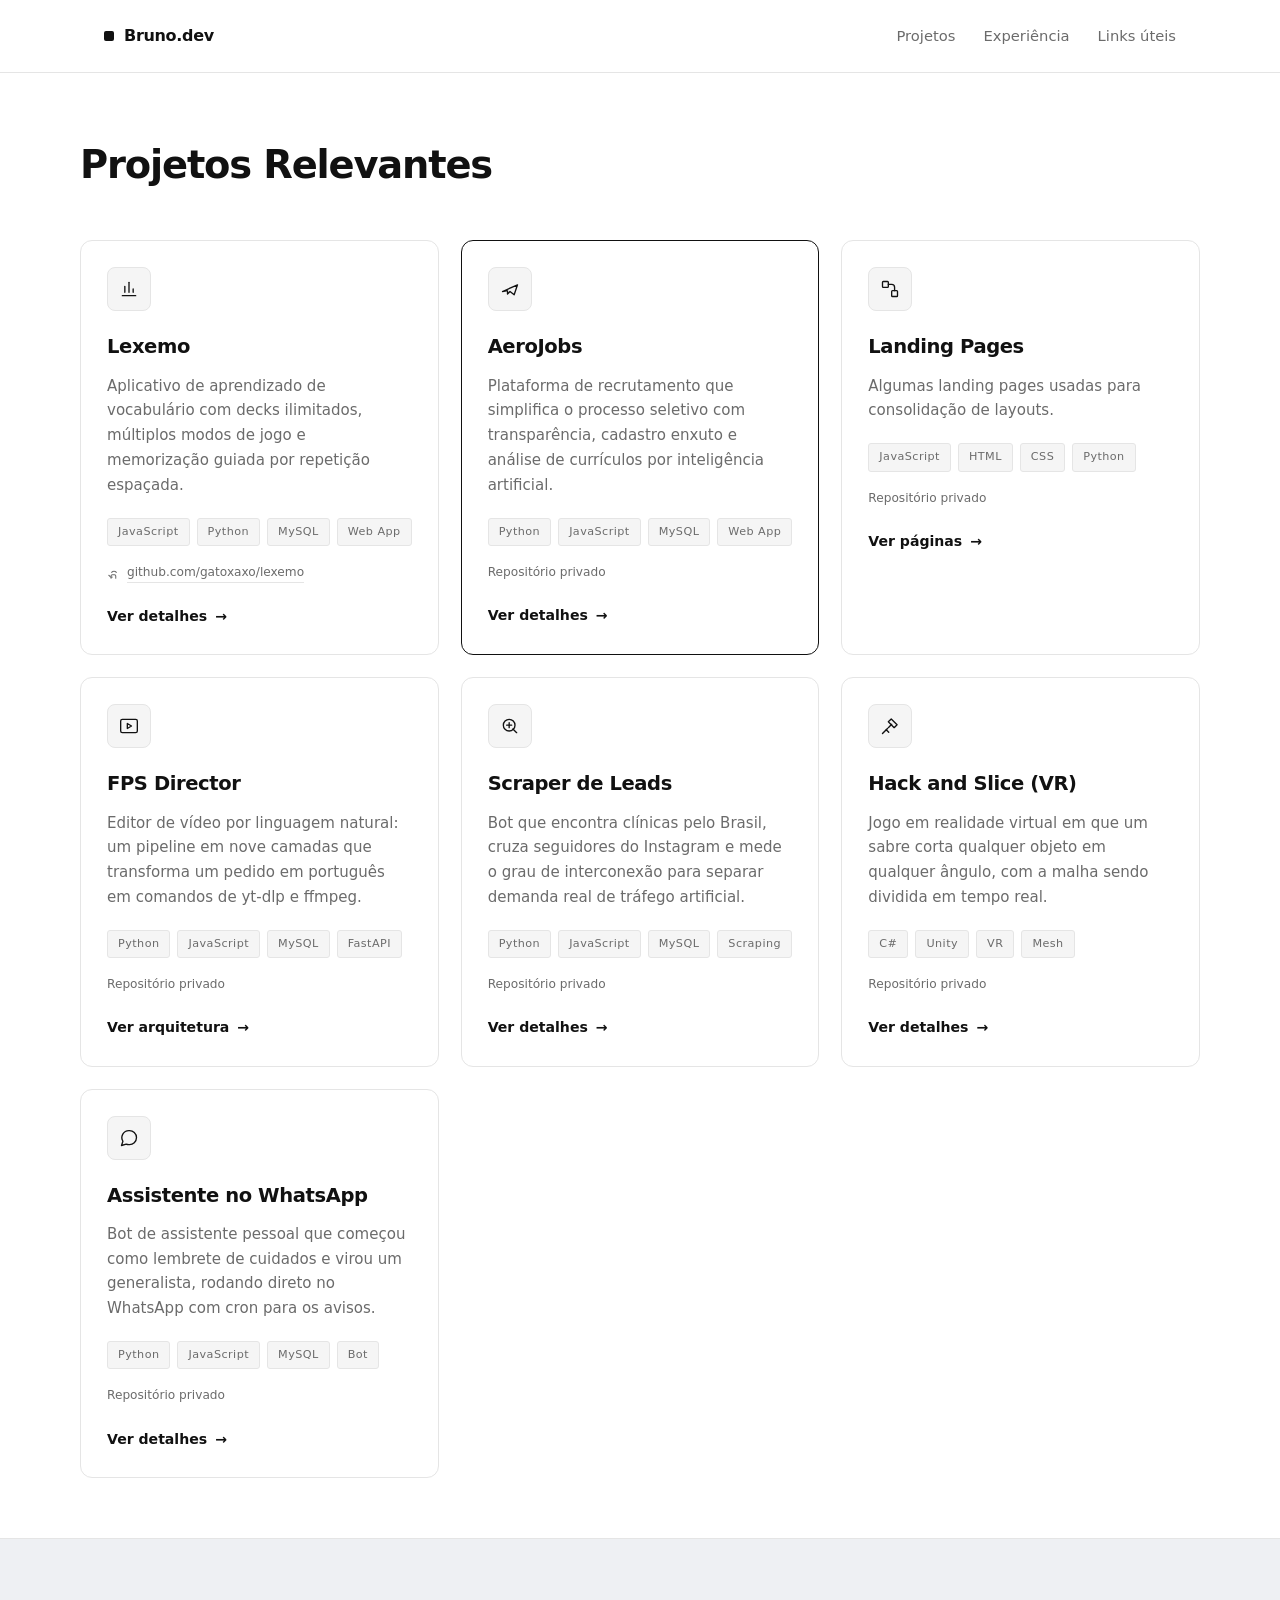
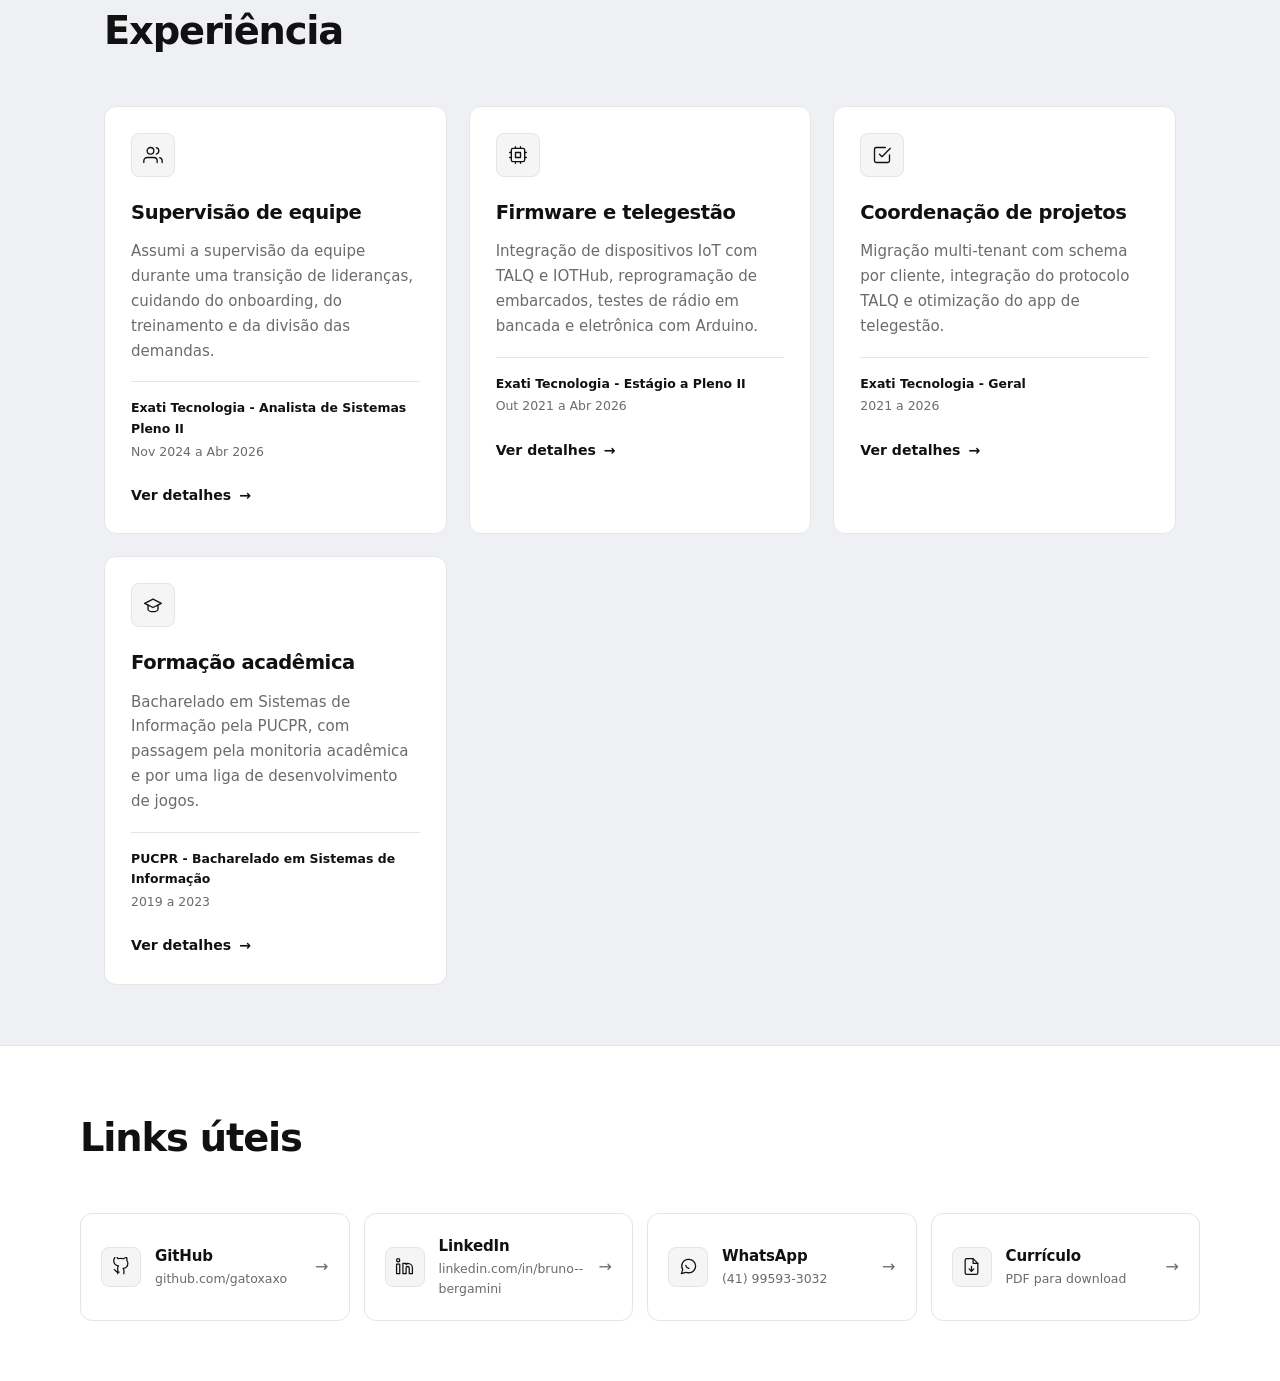
==== index.html @ 6c053419 "Renomeia portfolio.html para index.html" ====
<!DOCTYPE html>
<html lang="pt-BR">
<head>
<meta charset="UTF-8" />
<meta name="viewport" content="width=device-width, initial-scale=1.0" />
<link rel="icon" href="favicon.ico" type="image/x-icon" />
<link rel="shortcut icon" href="favicon.ico" type="image/x-icon" />
<title>Portfólio | Bruno</title>
<style>
  :root {
    --bg: #ffffff;
    --bg-alt: #f5f5f5;
    --card: #ffffff;
    --card-border: #e5e5e5;
    --text: #111111;
    --muted: #6b6b6b;
    --accent: #111111;
    --navy: #1e3a8a;
    --navy-soft: #2b4fb8;
    --radius: 12px;
    --max: 1120px;
  }

  /* ---------- Scrollbar ---------- */
  html {
    scrollbar-width: thin;
    scrollbar-color: var(--navy) transparent;
  }

  ::-webkit-scrollbar {
    width: 6px;
    height: 6px;
  }

  ::-webkit-scrollbar-track {
    background: transparent;
  }

  ::-webkit-scrollbar-thumb {
    background: var(--navy);
    border-radius: 999px;
  }

  ::-webkit-scrollbar-thumb:hover {
    background: var(--navy-soft);
  }

  ::-webkit-scrollbar-thumb:active {
    background: var(--navy);
  }

  ::-webkit-scrollbar-corner {
    background: transparent;
  }

  * { box-sizing: border-box; }

  html { scroll-behavior: smooth; }

  body {
    margin: 0;
    font-family: "Inter", "Segoe UI", system-ui, -apple-system, sans-serif;
    background: var(--bg);
    color: var(--text);
    line-height: 1.65;
    -webkit-font-smoothing: antialiased;
    overflow-x: hidden;
  }

  /* ---------- Background glow ---------- */

  .wrap {
    width: 100%;
    max-width: var(--max);
    margin: 0 auto;
    padding: 0 24px;
  }

  /* ---------- Navbar ---------- */
  header.nav {
    position: sticky;
    top: 0;
    z-index: 50;
    background: var(--bg);
    border-bottom: 1px solid var(--card-border);
  }

  .nav-inner {
    display: flex;
    align-items: center;
    justify-content: space-between;
    height: 72px;
  }

  .brand {
    display: inline-flex;
    align-items: center;
    gap: 10px;
    font-weight: 700;
    letter-spacing: -0.02em;
    text-decoration: none;
    color: var(--text);
  }

  .brand .dot {
    width: 10px;
    height: 10px;
    border-radius: 2px;
    background: var(--text);
  }

  .nav-links {
    display: flex;
    gap: 28px;
  }

  .nav-links a {
    color: var(--muted);
    text-decoration: none;
    font-size: 0.92rem;
    font-weight: 500;
    transition: color 0.2s;
  }

  .nav-links a:hover { color: var(--text); }

  /* ---------- Hero ---------- */
  .hero {
    padding: 110px 0 90px;
    text-align: center;
  }

  .badge {
    display: inline-flex;
    align-items: center;
    gap: 8px;
    padding: 6px 14px;
    border-radius: 4px;
    border: 1px solid var(--card-border);
    background: var(--bg-alt);
    color: var(--muted);
    font-size: 0.78rem;
    font-weight: 600;
    letter-spacing: 0.04em;
    text-transform: uppercase;
  }

  .badge .pulse {
    width: 6px;
    height: 6px;
    border-radius: 50%;
    background: var(--text);
  }

  .hero h1 {
    margin: 26px auto 18px;
    max-width: 820px;
    font-size: clamp(2.4rem, 6vw, 4.2rem);
    line-height: 1.08;
    letter-spacing: -0.04em;
    font-weight: 800;
  }

  .hero h1 .grad {
    color: var(--muted);
  }

  .hero p {
    margin: 0 auto;
    max-width: 620px;
    color: var(--muted);
    font-size: 1.05rem;
  }

  .hero-actions {
    margin-top: 38px;
    display: flex;
    gap: 14px;
    justify-content: center;
    flex-wrap: wrap;
  }

  .btn {
    display: inline-flex;
    align-items: center;
    gap: 9px;
    padding: 13px 26px;
    border-radius: 12px;
    font-weight: 600;
    font-size: 0.95rem;
    text-decoration: none;
    transition: transform 0.2s, box-shadow 0.2s, background 0.2s;
  }

  .btn-primary {
    background: var(--text);
    color: #ffffff;
  }

  .btn-primary:hover {
    background: #333333;
  }

  .btn-ghost {
    border: 1px solid var(--text);
    background: transparent;
    color: var(--text);
  }

  .btn-ghost:hover {
    background: var(--bg-alt);
  }

  /* ---------- Section ---------- */
  section.block {
    padding: 60px 0;
  }

  /* Seção de experiência com fundo próprio */
  section.block.tinted {
    background: #eef0f3;
    border-top: 1px solid var(--card-border);
    border-bottom: 1px solid var(--card-border);
  }

  section.block.tinted > .wrap {
    padding-top: 0;
  }

  .section-head {
    display: flex;
    align-items: flex-end;
    justify-content: space-between;
    gap: 20px;
    margin-bottom: 44px;
    flex-wrap: wrap;
  }

  .eyebrow {
    display: block;
    font-size: 0.72rem;
    letter-spacing: 0.18em;
    text-transform: uppercase;
    color: var(--muted);
    font-weight: 600;
    margin-bottom: 12px;
  }

  .section-head h2 {
    margin: 0;
    font-size: clamp(1.7rem, 3.4vw, 2.4rem);
    letter-spacing: -0.03em;
    font-weight: 750;
  }

  .section-head p {
    margin: 8px 0 0;
    color: var(--muted);
    max-width: 520px;
  }

  /* ---------- Cards ---------- */
  .cards {
    display: grid;
    grid-template-columns: repeat(auto-fit, minmax(300px, 1fr));
    gap: 22px;
  }

  .card {
    position: relative;
    display: flex;
    flex-direction: column;
    padding: 26px;
    border-radius: var(--radius);
    border: 1px solid var(--card-border);
    background: var(--card);
    transition: border-color 0.2s ease, transform 0.2s ease;
  }

  /* Cards que abrem um painel */
  .card.is-clickable {
    cursor: pointer;
    text-align: left;
    font: inherit;
    color: inherit;
    width: 100%;
  }

  .card.is-clickable:focus-visible {
    outline: 2px solid var(--text);
    outline-offset: 3px;
  }

  .card.is-active {
    border-color: var(--text);
  }

  .card:hover {
    border-color: var(--text);
    transform: translateY(-3px);
  }

  .card-icon {
    width: 44px;
    height: 44px;
    border-radius: 8px;
    display: grid;
    place-items: center;
    font-size: 1.2rem;
    margin-bottom: 20px;
    background: var(--bg-alt);
    border: 1px solid var(--card-border);
    color: var(--text);
  }

  .card-icon svg {
    width: 20px;
    height: 20px;
  }

  .card h3 {
    margin: 0 0 10px;
    font-size: 1.22rem;
    letter-spacing: -0.02em;
    font-weight: 700;
  }

  .card p {
    margin: 0;
    color: var(--muted);
    font-size: 0.94rem;
  }

  .tags {
    display: flex;
    flex-wrap: wrap;
    gap: 7px;
    margin-top: 20px;
  }

  .tag {
    font-size: 0.7rem;
    font-weight: 500;
    letter-spacing: 0.04em;
    padding: 4px 10px;
    border-radius: 3px;
    background: var(--bg-alt);
    border: 1px solid var(--card-border);
    color: var(--muted);
  }

  .card-link {
    margin-top: 22px;
    display: inline-flex;
    align-items: center;
    gap: 8px;
    color: var(--accent);
    font-weight: 600;
    font-size: 0.88rem;
    text-decoration: none;
    cursor: pointer;
    background: none;
    border: none;
    padding: 0;
    font-family: inherit;
  }

  /* Metadados do projeto dentro do painel */
  .project-meta {
    display: flex;
    align-items: flex-start;
    justify-content: space-between;
    gap: 16px;
    flex-wrap: wrap;
    margin: 0 0 26px;
    padding-bottom: 20px;
    border-bottom: 1px solid var(--card-border);
  }

  .project-meta .tags {
    margin-top: 0;
  }

  .project-meta .repo-link {
    margin-top: 2px;
  }

  /* Nota de repositório no card */
  .repo-link {
    display: inline-flex;
    align-items: center;
    gap: 6px;
    margin-top: 16px;
    font-size: 0.76rem;
    color: var(--muted);
  }

  .repo-link svg {
    width: 14px;
    height: 14px;
    flex: none;
  }

  .repo-link a {
    color: var(--muted);
    text-decoration: none;
    border-bottom: 1px solid var(--card-border);
    transition: color 0.2s, border-color 0.2s;
  }

  .repo-link a:hover {
    color: var(--text);
    border-color: var(--text);
  }

  .card-link .arrow { transition: transform 0.25s; }
  .card-link:hover .arrow { transform: translateX(5px); }

  .card.featured {
    border-color: var(--text);
    background: var(--card);
  }

  .featured-badge {
    position: absolute;
    top: 18px;
    right: 18px;
    font-size: 0.62rem;
    font-weight: 700;
    letter-spacing: 0.08em;
    text-transform: uppercase;
    padding: 4px 9px;
    border-radius: 3px;
    color: #ffffff;
    background: var(--text);
  }

  /* ---------- AeroJobs panel ---------- */
  .aero-panel {
    display: none;
    margin-top: 34px;
    border-radius: var(--radius);
    border: 1px solid var(--card-border);
    background: var(--card);
    overflow: hidden;
  }

  .aero-panel.open { display: block; }

  .aero-head {
    position: relative;
    padding: 40px 40px 34px;
    border-bottom: 1px solid var(--card-border);
  }

  .aero-head-top {
    display: flex;
    align-items: center;
    gap: 16px;
    flex-wrap: wrap;
  }

  .aero-logo {
    width: 48px;
    height: 48px;
    border-radius: 8px;
    display: grid;
    place-items: center;
    background: var(--bg-alt);
    border: 1px solid var(--card-border);
    color: var(--text);
  }

  .aero-logo svg {
    width: 24px;
    height: 24px;
  }

  .aero-head h2 {
    margin: 0;
    font-size: clamp(1.5rem, 3vw, 2rem);
    letter-spacing: -0.03em;
  }

  .aero-head .sub {
    margin: 4px 0 0;
    color: var(--muted);
    font-weight: 500;
    font-size: 0.9rem;
  }

  .aero-close {
    position: absolute;
    top: 20px;
    right: 20px;
    width: 34px;
    height: 34px;
    border-radius: 6px;
    border: 1px solid var(--card-border);
    background: var(--card);
    color: var(--text);
    font-size: 1rem;
    cursor: pointer;
    display: grid;
    place-items: center;
    transition: background 0.2s;
  }

  .aero-close:hover {
    background: var(--bg-alt);
  }

  .aero-intro { margin: 26px 0 0; }

  .aero-intro + .aero-intro { margin-top: 14px; }

  /* Documento do projeto (fluxo vertical) */
  .aero-doc {
    padding: 34px 40px 44px;
    max-width: 880px;
    margin: 0 auto;
  }

  .aero-doc p {
    margin: 0 0 18px;
    color: #333333;
    font-size: 1rem;
  }

  .aero-doc h3 {
    margin: 40px 0 12px;
    font-size: 1.08rem;
    font-weight: 700;
    letter-spacing: -0.01em;
    padding-top: 26px;
    border-top: 1px solid var(--card-border);
  }

  .aero-doc h3:first-of-type { margin-top: 30px; }

  /* Certificado (PDF) */
  .cert-card {
    margin: 22px 0 0;
    border: 1px solid var(--card-border);
    border-radius: 10px;
    background: var(--bg-alt);
    overflow: hidden;
  }

  .cert-head {
    display: flex;
    align-items: center;
    justify-content: space-between;
    gap: 14px;
    flex-wrap: wrap;
    padding: 14px 16px;
    border-bottom: 1px solid var(--card-border);
  }

  .cert-info {
    display: flex;
    align-items: center;
    gap: 12px;
  }

  .cert-info svg {
    width: 22px;
    height: 22px;
    flex: none;
    color: var(--text);
  }

  .cert-info strong {
    display: block;
    font-size: 0.9rem;
    font-weight: 600;
  }

  .cert-info span {
    display: block;
    font-size: 0.76rem;
    color: var(--muted);
  }

  .cert-actions {
    display: flex;
    align-items: center;
    gap: 8px;
    flex-wrap: wrap;
  }

  .cert-btn {
    display: inline-flex;
    align-items: center;
    gap: 7px;
    padding: 8px 14px;
    border-radius: 7px;
    font-size: 0.8rem;
    font-weight: 600;
    text-decoration: none;
    border: 1px solid var(--text);
    color: var(--text);
    background: transparent;
    transition: background 0.2s, color 0.2s;
  }

  .cert-btn:hover { background: var(--bg-alt); }

  .cert-btn.solid {
    background: var(--text);
    color: #ffffff;
  }

  .cert-btn.solid:hover { background: #333333; }

  .cert-frame {
    display: block;
    width: 100%;
    height: 420px;
    border: 0;
    background: #ffffff;
  }

  .cert-preview {
    display: block;
    background: #ffffff;
  }

  .cert-preview img {
    display: block;
    width: 100%;
    height: auto;
  }

  .cert-preview:hover img { opacity: 0.92; }

  .figure {
    margin: 26px 0 30px;
  }

  .figure-frame {
    position: relative;
    display: flex;
    justify-content: center;
    align-items: center;
    border-radius: 8px;
    border: 1px solid var(--card-border);
    background: var(--bg-alt);
    overflow: hidden;
  }

  .figure-frame img {
    max-width: 100%;
    width: auto;
    height: auto;
    object-fit: contain;
    display: block;
    visibility: hidden;
  }

  .figure-frame.has-img img { visibility: visible; }

  .figure-frame.has-img .figure-ph,
  .figure-frame.no-img img { display: none; }

  .figure-ph {
    display: flex;
    flex-direction: column;
    align-items: center;
    gap: 8px;
    color: var(--muted);
    font-size: 0.78rem;
    text-align: center;
    padding: 16px;
  }

  .figure-ph svg { width: 26px; height: 26px; }

  .figure-ph code {
    font-family: ui-monospace, SFMono-Regular, Menlo, monospace;
    font-size: 0.74rem;
    color: var(--text);
    background: #ffffff;
    border: 1px solid var(--card-border);
    border-radius: 4px;
    padding: 3px 8px;
  }

  .figure figcaption {
    margin-top: 10px;
    font-size: 0.78rem;
    color: var(--muted);
  }

  /* ---------- Landing Pages panel ---------- */
  .lp-panel {
    display: none;
    margin-top: 34px;
    border-radius: var(--radius);
    border: 1px solid var(--card-border);
    background: var(--card);
    overflow: hidden;
  }

  .lp-panel.open { display: block; }

  .lp-head {
    position: relative;
    padding: 32px 40px;
    border-bottom: 1px solid var(--card-border);
  }

  .lp-head h2 {
    margin: 0;
    font-size: clamp(1.4rem, 2.8vw, 1.8rem);
    letter-spacing: -0.03em;
  }

  .lp-head p {
    margin: 6px 0 0;
    color: var(--muted);
    font-size: 0.92rem;
  }

  .lp-list {
    display: flex;
    flex-direction: column;
    gap: 44px;
    padding: 40px;
  }

  .lp-item {
    display: block;
    text-decoration: none;
    color: inherit;
  }

  .lp-bar {
    display: flex;
    align-items: center;
    justify-content: space-between;
    gap: 16px;
    flex-wrap: wrap;
    margin-bottom: 14px;
  }

  .lp-name {
    display: flex;
    align-items: baseline;
    gap: 10px;
    flex-wrap: wrap;
  }

  .lp-name strong {
    font-size: 1.02rem;
    letter-spacing: -0.01em;
    font-weight: 700;
  }

  .lp-name span {
    font-size: 0.8rem;
    color: var(--muted);
  }

  .lp-open {
    display: inline-flex;
    align-items: center;
    gap: 7px;
    font-size: 0.82rem;
    font-weight: 600;
    color: var(--text);
    border-bottom: 1px solid transparent;
    transition: border-color 0.2s;
  }

  .lp-item:hover .lp-open { border-color: var(--text); }

  .lp-shot {
    border-radius: 8px;
    border: 1px solid var(--card-border);
    background: var(--bg-alt);
    overflow: hidden;
    transition: border-color 0.25s, transform 0.25s;
  }

  .lp-shot img {
    display: block;
    width: 100%;
    height: auto;
  }

  .lp-item:hover .lp-shot {
    border-color: var(--text);
    transform: translateY(-2px);
  }

  .lp-url {
    margin-top: 10px;
    font-family: ui-monospace, SFMono-Regular, Menlo, monospace;
    font-size: 0.74rem;
    color: var(--muted);
  }

  /* ---------- Experiência ---------- */
  .exp-meta {
    display: flex;
    flex-direction: column;
    align-items: flex-start;
    gap: 2px;
    margin-top: 18px;
    padding-top: 16px;
    border-top: 1px solid var(--card-border);
    font-size: 0.78rem;
    color: var(--muted);
  }

  .exp-meta strong {
    color: var(--text);
    font-weight: 600;
  }

  .exp-list {
    margin: 18px 0 0;
    padding: 0;
    list-style: none;
    display: grid;
    gap: 12px;
  }  .exp-list li {
    position: relative;
    padding-left: 20px;
    font-size: 0.95rem;
    color: #333333;
  }

  .exp-list li::before {
    content: "";
    position: absolute;
    left: 0;
    top: 0.62em;
    width: 6px;
    height: 6px;
    border-radius: 50%;
    background: var(--text);
  }

  .exp-summary {
    margin: 0 0 22px;
    padding: 18px 20px;
    border-left: 2px solid var(--text);
    background: var(--bg-alt);
    border-radius: 0 6px 6px 0;
    font-size: 0.95rem;
    color: #333333;
  }

  .exp-company {
    display: flex;
    align-items: baseline;
    flex-wrap: wrap;
    gap: 10px;
    margin-bottom: 6px;
  }

  .exp-company strong {
    font-size: 0.98rem;
  }

  .exp-company span {
    font-size: 0.8rem;
    color: var(--muted);
  }

  /* ---------- Stepper vertical (arquitetura) ---------- */
  .steps {
    margin: 8px 0 0;
    padding: 0;
    list-style: none;
    position: relative;
  }

  .steps::before {
    content: "";
    position: absolute;
    left: 15px;
    top: 12px;
    bottom: 12px;
    width: 1px;
    background: var(--card-border);
  }

  .step {
    position: relative;
    padding: 0 0 26px 48px;
  }

  .step:last-child { padding-bottom: 0; }

  .step-dot {
    position: absolute;
    left: 0;
    top: 0;
    width: 31px;
    height: 31px;
    border-radius: 50%;
    display: grid;
    place-items: center;
    font-size: 0.72rem;
    font-weight: 700;
    background: var(--bg);
    border: 1px solid var(--card-border);
    color: var(--text);
    z-index: 1;
  }

  .step.det .step-dot {
    background: var(--text);
    border-color: var(--text);
    color: #ffffff;
  }

  .step.llm .step-dot {
    background: var(--bg-alt);
    border-color: var(--text);
    border-width: 2px;
  }

  .step-head {
    display: flex;
    align-items: baseline;
    flex-wrap: wrap;
    gap: 8px;
    margin-bottom: 4px;
  }

  .step-head h4 {
    margin: 0;
    font-size: 0.97rem;
    font-weight: 700;
    letter-spacing: -0.01em;
  }

  .badge-tag {
    font-size: 0.62rem;
    font-weight: 700;
    letter-spacing: 0.08em;
    text-transform: uppercase;
    padding: 2px 7px;
    border-radius: 3px;
    border: 1px solid var(--card-border);
    color: var(--muted);
  }

  .badge-tag.llm {
    background: var(--bg-alt);
    border-color: var(--text);
    color: var(--text);
  }

  .step p {
    margin: 0;
    font-size: 0.9rem;
    color: #444444;
  }

  .steps-legend {
    display: flex;
    gap: 18px;
    flex-wrap: wrap;
    margin: 0 0 22px;
    font-size: 0.75rem;
    color: var(--muted);
  }

  .steps-legend span {
    display: inline-flex;
    align-items: center;
    gap: 7px;
  }

  .steps-legend i {
    width: 11px;
    height: 11px;
    border-radius: 50%;
    display: inline-block;
    border: 1px solid var(--card-border);
    background: var(--bg);
  }

  .steps-legend i.solid {
    background: var(--text);
    border-color: var(--text);
  }

  .steps-legend i.outline {
    border: 2px solid var(--text);
  }

  /* Exemplo de prompt */
  .prompt-box {
    margin: 22px 0 28px;
    border: 1px solid var(--card-border);
    border-radius: 10px;
    background: var(--bg-alt);
    overflow: hidden;
  }

  .prompt-box header {
    padding: 10px 16px;
    border-bottom: 1px solid var(--card-border);
    font-size: 0.72rem;
    font-weight: 700;
    letter-spacing: 0.08em;
    text-transform: uppercase;
    color: var(--muted);
  }

  .prompt-box pre {
    margin: 0;
    padding: 16px;
    font-family: ui-monospace, SFMono-Regular, Menlo, monospace;
    font-size: 0.8rem;
    line-height: 1.7;
    color: #222222;
    white-space: pre-wrap;
    word-break: break-word;
  }

  /* Player de vídeo */
  .video-card {
    margin: 22px 0 0;
    border: 1px solid var(--card-border);
    border-radius: 10px;
    background: var(--bg-alt);
    overflow: hidden;
  }

  .video-card video {
    display: block;
    width: 100%;
    height: auto;
    background: #000000;
  }

  .video-meta {
    display: flex;
    justify-content: space-between;
    align-items: center;
    gap: 12px;
    flex-wrap: wrap;
    padding: 12px 16px;
    border-top: 1px solid var(--card-border);
    font-size: 0.78rem;
    color: var(--muted);
  }

  .video-meta strong {
    color: var(--text);
    font-weight: 600;
  }

  /* ---------- Gráficos (scraper) ---------- */
  .chart {
    margin: 20px 0 28px;
    padding: 20px;
    border: 1px solid var(--card-border);
    border-radius: 10px;
    background: var(--bg-alt);
  }

  .chart-title {
    display: block;
    font-size: 0.78rem;
    font-weight: 700;
    letter-spacing: 0.04em;
    text-transform: uppercase;
    color: var(--muted);
    margin-bottom: 16px;
  }

  .bar-row {
    display: grid;
    grid-template-columns: 170px 1fr 44px;
    align-items: center;
    gap: 12px;
    margin-bottom: 12px;
    font-size: 0.8rem;
  }

  .bar-row:last-child { margin-bottom: 0; }

  .bar-label { color: #444444; }

  .bar-track {
    height: 10px;
    border-radius: 999px;
    background: #e2e2e2;
    overflow: hidden;
  }

  .bar-fill {
    height: 100%;
    border-radius: 999px;
    background: var(--text);
    width: 0;
    transition: width 0.9s ease;
  }

  .bar-value {
    text-align: right;
    font-variant-numeric: tabular-nums;
    font-weight: 600;
    color: var(--text);
  }

  .chart figcaption {
    margin-top: 14px;
    font-size: 0.76rem;
    color: var(--muted);
  }

  /* Matriz de decisão */
  .matrix {
    display: grid;
    grid-template-columns: 1fr 1fr;
    gap: 12px;
    margin: 20px 0 28px;
  }

  .matrix-cell {
    padding: 16px;
    border-radius: 10px;
    border: 1px solid var(--card-border);
    background: var(--bg-alt);
  }

  .matrix-cell strong {
    display: block;
    font-size: 0.86rem;
    margin-bottom: 6px;
  }

  .matrix-cell span {
    font-size: 0.8rem;
    color: var(--muted);
  }

  .matrix-cell.good {
    background: var(--text);
    border-color: var(--text);
    color: #ffffff;
  }

  .matrix-cell.good strong { color: #ffffff; }
  .matrix-cell.good span { color: #d4d4d4; }

  /* KPIs */
  .kpis {
    display: grid;
    grid-template-columns: repeat(auto-fit, minmax(140px, 1fr));
    gap: 12px;
    margin: 22px 0 28px;
  }

  .kpi {
    padding: 18px;
    border: 1px solid var(--card-border);
    border-radius: 10px;
    background: var(--bg-alt);
  }

  .kpi strong {
    display: block;
    font-size: 1.5rem;
    letter-spacing: -0.03em;
    line-height: 1.1;
  }

  .kpi span {
    display: block;
    margin-top: 4px;
    font-size: 0.76rem;
    color: var(--muted);
  }

  /* ---------- Links úteis ---------- */
  .links-grid {
    display: grid;
    grid-template-columns: repeat(auto-fit, minmax(240px, 1fr));
    gap: 14px;
  }

  .link-item {
    display: flex;
    align-items: center;
    gap: 14px;
    padding: 20px;
    border: 1px solid var(--card-border);
    border-radius: var(--radius);
    background: var(--card);
    text-decoration: none;
    color: inherit;
    transition: border-color 0.2s, transform 0.2s;
  }

  .link-item:hover {
    border-color: var(--text);
    transform: translateY(-3px);
  }

  .link-icon {
    width: 40px;
    height: 40px;
    flex: none;
    border-radius: 8px;
    display: grid;
    place-items: center;
    background: var(--bg-alt);
    border: 1px solid var(--card-border);
    color: var(--text);
  }

  .link-icon svg { width: 19px; height: 19px; }

  .link-text strong {
    display: block;
    font-size: 0.94rem;
    font-weight: 600;
    letter-spacing: -0.01em;
  }

  .link-text span {
    display: block;
    font-size: 0.78rem;
    color: var(--muted);
    word-break: break-word;
  }

  .link-item .arrow {
    margin-left: auto;
    color: var(--muted);
    transition: transform 0.25s, color 0.2s;
  }

  .link-item:hover .arrow {
    transform: translateX(4px);
    color: var(--text);
  }

  /* ---------- Footer ---------- */
  footer {
    margin-top: 70px;
    padding: 34px 0;
    border-top: 1px solid var(--card-border);
    color: var(--muted);
    font-size: 0.82rem;
  }

  .footer-inner {
    display: flex;
    justify-content: space-between;
    gap: 16px;
    flex-wrap: wrap;
  }

  /* ---------- Reveal animation ---------- */
  .reveal {
    opacity: 0;
    transform: translateY(16px);
    transition: opacity 0.5s ease, transform 0.5s ease;
  }

  .reveal.visible {
    opacity: 1;
    transform: none;
  }

  @media (max-width: 640px) {
    .nav-links { display: none; }
    .hero { padding: 70px 0 60px; }
    .aero-head { padding: 30px 22px 26px; }
    .aero-steps { padding: 22px; grid-template-columns: 1fr; }
    .aero-doc { padding: 24px 22px 32px; }
    .lp-head { padding: 24px 22px; }
    .lp-list { padding: 24px 22px; gap: 34px; }
    .section-head { margin-bottom: 30px; }
  }
</style>
</head>
<body>

<header class="nav">
  <div class="wrap nav-inner">
    <a class="brand" href="#top"><span class="dot"></span>Bruno.dev</a>
    <nav class="nav-links">
      <a href="#projetos">Projetos</a>
      <a href="#experiencia">Experiência</a>
      <a href="#links">Links úteis</a>
    </nav>
  </div>
</header>

<main id="top">


  <!-- PROJETOS -->
  <section class="block wrap" id="projetos">
    <div class="section-head reveal">
      <div>
        <h2>Projetos Relevantes</h2>
      </div>
    </div>

    <div class="cards">
      <article class="card reveal" id="lexemo-card" role="button" tabindex="0" aria-expanded="false" aria-controls="lexemo">
        <div class="card-icon">
          <svg viewBox="0 0 24 24" fill="none" stroke="currentColor" stroke-width="1.6" stroke-linecap="round" stroke-linejoin="round"><path d="M4 20h16"/><path d="M7 16V9"/><path d="M12 16V4"/><path d="M17 16v-4"/></svg>
        </div>
        <h3>Lexemo</h3>
        <p>Aplicativo de aprendizado de vocabulário com decks ilimitados, múltiplos modos de jogo e memorização guiada por repetição espaçada.</p>
        <div class="tags">
          <span class="tag">JavaScript</span>
          <span class="tag">Python</span>
          <span class="tag">MySQL</span>
          <span class="tag">Web App</span>
        </div>
        <span class="repo-link" data-repo>
          <svg viewBox="0 0 24 24" fill="none" stroke="currentColor" stroke-width="1.8" stroke-linecap="round" stroke-linejoin="round"><path d="M9 19c-4 1.5-4-2.5-6-3"/><path d="M15 21v-4a2 2 0 0 0-2-2H9a2 2 0 0 0-2 2v4"/><path d="M8 11a5 5 0 0 1 8 0"/></svg>
          <a href="https://github.com/gatoxaxo/lexemo" target="_blank" rel="noopener">github.com/gatoxaxo/lexemo</a>
        </span>
        <span class="card-link" data-toggle="lexemo">
          Ver detalhes <span class="arrow">→</span>
        </span>
      </article>

      <article class="card featured reveal" id="aerojobs-card" role="button" tabindex="0" aria-expanded="false" aria-controls="aerojobs">
        <div class="card-icon">
          <svg viewBox="0 0 24 24" fill="none" stroke="currentColor" stroke-width="1.6" stroke-linecap="round" stroke-linejoin="round"><path d="M3 15l18-8-4 12-5-4-3 3v-4z"/></svg>
        </div>
        <h3>AeroJobs</h3>
        <p>Plataforma de recrutamento que simplifica o processo seletivo com transparência, cadastro enxuto e análise de currículos por inteligência artificial.</p>
        <div class="tags">
          <span class="tag">Python</span>
          <span class="tag">JavaScript</span>
          <span class="tag">MySQL</span>
          <span class="tag">Web App</span>
        </div>
        <span class="repo-link" data-repo>Repositório privado</span>
        <span class="card-link" data-toggle="aerojobs">
          Ver detalhes <span class="arrow">→</span>
        </span>
      </article>

      <article class="card reveal" id="landing-card" role="button" tabindex="0" aria-expanded="false" aria-controls="landing">
        <div class="card-icon">
          <svg viewBox="0 0 24 24" fill="none" stroke="currentColor" stroke-width="1.6" stroke-linecap="round" stroke-linejoin="round"><rect x="3" y="3" width="7" height="7" rx="1"/><rect x="14" y="14" width="7" height="7" rx="1"/><path d="M10 6.5h4a3.5 3.5 0 0 1 3.5 3.5v4"/></svg>
        </div>
        <h3>Landing Pages</h3>
        <p>Algumas landing pages usadas para consolidação de layouts.</p>
        <div class="tags">
          <span class="tag">JavaScript</span>
          <span class="tag">HTML</span>
          <span class="tag">CSS</span>
          <span class="tag">Python</span>
        </div>
        <span class="repo-link" data-repo>Repositório privado</span>
        <span class="card-link" data-toggle="landing">
          Ver páginas <span class="arrow">→</span>
        </span>
      </article>

      <article class="card reveal" id="fps-card" role="button" tabindex="0" aria-expanded="false" aria-controls="fps">
        <div class="card-icon">
          <svg viewBox="0 0 24 24" fill="none" stroke="currentColor" stroke-width="1.6" stroke-linecap="round" stroke-linejoin="round"><rect x="2" y="4" width="20" height="16" rx="2"/><path d="M10 9l5 3-5 3V9z"/></svg>
        </div>
        <h3>FPS Director</h3>
        <p>Editor de vídeo por linguagem natural: um pipeline em nove camadas que transforma um pedido em português em comandos de yt-dlp e ffmpeg.</p>
        <div class="tags">
          <span class="tag">Python</span>
          <span class="tag">JavaScript</span>
          <span class="tag">MySQL</span>
          <span class="tag">FastAPI</span>
        </div>
        <span class="repo-link" data-repo>Repositório privado</span>
        <span class="card-link" data-toggle="fps">
          Ver arquitetura <span class="arrow">→</span>
        </span>
      </article>

      <article class="card reveal" id="scraper-card" role="button" tabindex="0" aria-expanded="false" aria-controls="scraper">
        <div class="card-icon">
          <svg viewBox="0 0 24 24" fill="none" stroke="currentColor" stroke-width="1.6" stroke-linecap="round" stroke-linejoin="round"><circle cx="11" cy="11" r="7"/><path d="M20 20l-4.5-4.5"/><path d="M8 11h6"/><path d="M11 8v6"/></svg>
        </div>
        <h3>Scraper de Leads</h3>
        <p>Bot que encontra clínicas pelo Brasil, cruza seguidores do Instagram e mede o grau de interconexão para separar demanda real de tráfego artificial.</p>
        <div class="tags">
          <span class="tag">Python</span>
          <span class="tag">JavaScript</span>
          <span class="tag">MySQL</span>
          <span class="tag">Scraping</span>
        </div>
        <span class="repo-link" data-repo>Repositório privado</span>
        <span class="card-link" data-toggle="scraper">
          Ver detalhes <span class="arrow">→</span>
        </span>
      </article>

      <article class="card reveal" id="hack-card" role="button" tabindex="0" aria-expanded="false" aria-controls="hack">
        <div class="card-icon">
          <svg viewBox="0 0 24 24" fill="none" stroke="currentColor" stroke-width="1.6" stroke-linecap="round" stroke-linejoin="round"><path d="M3 21l6-6"/><path d="M7.5 16.5l3 3"/><path d="M14 10l-4 4"/><path d="M13.5 3.5L20.5 10.5 17 14l-7-7z"/></svg>
        </div>
        <h3>Hack and Slice (VR)</h3>
        <p>Jogo em realidade virtual em que um sabre corta qualquer objeto em qualquer ângulo, com a malha sendo dividida em tempo real.</p>
        <div class="tags">
          <span class="tag">C#</span>
          <span class="tag">Unity</span>
          <span class="tag">VR</span>
          <span class="tag">Mesh</span>
        </div>
        <span class="repo-link" data-repo>Repositório privado</span>
        <span class="card-link" data-toggle="hack">
          Ver detalhes <span class="arrow">→</span>
        </span>
      </article>

      <article class="card reveal" id="assistente-card" role="button" tabindex="0" aria-expanded="false" aria-controls="assistente">
        <div class="card-icon">
          <svg viewBox="0 0 24 24" fill="none" stroke="currentColor" stroke-width="1.6" stroke-linecap="round" stroke-linejoin="round"><path d="M21 11.5a8.4 8.4 0 0 1-9 8.4 9 9 0 0 1-3.4-.6L3 21l1.7-5.1A8.4 8.4 0 0 1 12 3.1a8.4 8.4 0 0 1 9 8.4z"/></svg>
        </div>
        <h3>Assistente no WhatsApp</h3>
        <p>Bot de assistente pessoal que começou como lembrete de cuidados e virou um generalista, rodando direto no WhatsApp com cron para os avisos.</p>
        <div class="tags">
          <span class="tag">Python</span>
          <span class="tag">JavaScript</span>
          <span class="tag">MySQL</span>
          <span class="tag">Bot</span>
        </div>
        <span class="repo-link" data-repo>Repositório privado</span>
        <span class="card-link" data-toggle="assistente">
          Ver detalhes <span class="arrow">→</span>
        </span>
      </article>
    </div>

    <!-- Lexemo detalhes -->
    <div class="aero-panel" id="lexemo">
      <div class="aero-head">
        <button class="aero-close" data-close aria-label="Fechar detalhes">✕</button>
        <div class="aero-head-top">
          <div class="aero-logo">
            <svg viewBox="0 0 24 24" fill="none" stroke="currentColor" stroke-width="1.6" stroke-linecap="round" stroke-linejoin="round"><path d="M4 20h16"/><path d="M7 16V9"/><path d="M12 16V4"/><path d="M17 16v-4"/></svg>
          </div>
          <div>
            <h2>Lexemo</h2>
            <p class="sub">Aprender vocabulário, palavra por palavra</p>
          </div>
        </div>
      </div>

      <div class="aero-doc">
        <div class="project-meta">
          <div class="tags">
            <span class="tag">JavaScript</span>
            <span class="tag">Python</span>
            <span class="tag">MySQL</span>
            <span class="tag">Web App</span>
          </div>
          <span class="repo-link">
            <svg viewBox="0 0 24 24" fill="none" stroke="currentColor" stroke-width="1.8" stroke-linecap="round" stroke-linejoin="round"><path d="M9 19c-4 1.5-4-2.5-6-3"/><path d="M15 21v-4a2 2 0 0 0-2-2H9a2 2 0 0 0-2 2v4"/><path d="M8 11a5 5 0 0 1 8 0"/></svg>
            <a href="https://github.com/gatoxaxo/lexemo" target="_blank" rel="noopener">github.com/gatoxaxo/lexemo</a>
          </span>
        </div>
        <p>O Lexemo é um aplicativo de aprendizado de vocabulário construído em torno de decks de cartões. Em vez de listas fixas, cada deck pode crescer indefinidamente e ser jogado de várias maneiras, do reconhecimento rápido à pronúncia e à romanização de alfabetos não latinos.</p>

        <p>O objetivo é tirar o atrito da memorização: criar cards deixou de ser um trabalho manual, as dicas são removidas aos poucos até você depender só da memória, e tudo pode ser ajustado durante o jogo, sem sair da tela.</p>

        <h3>1. Lista de decks</h3>
        <p>Cada deck é um conjunto próprio de cards, com quantidade ilimitada de entradas. Os decks ficam organizados em uma lista selecionável, e a partir de qualquer um deles você escolhe o modo de jogo e começa a sessão.</p>

        <figure class="figure">
          <div class="figure-frame">
            <img src="assets/img/lexemo-decks.png" alt="Modal de seleção de decks do Lexemo" loading="lazy" />
          </div>
          <figcaption>Seleção de decks, cada um com seu próprio conjunto de cards.</figcaption>
        </figure>

        <h3>2. Cards por JSON</h3>
        <p>Em vez de cadastrar card por card, a lista inteira pode ser editada como um documento JSON com os campos <em>question</em>, <em>answer</em> e <em>hint</em>. Isso permite gerar decks grandes de uma só vez com a ajuda de chatbots, importar arquivos prontos e exportar o conteúdo para backup ou compartilhamento.</p>

        <figure class="figure">
          <div class="figure-frame">
            <img src="assets/img/lexemo-json.png" alt="Editor de conteúdo JSON dos cards" loading="lazy" />
          </div>
          <figcaption>Editor JSON com importação e exportação de arquivos.</figcaption>
        </figure>

        <h3>3. Jogo do avião</h3>
        <p>Para treinar a velocidade de reconhecimento dos lexemas, um avião cruza a tela atirando letras e palavras conforme a tradução correspondente aparece. O exercício troca a leitura calma por reflexo: identificar a palavra certa sob pressão e no menor tempo possível.</p>

        <figure class="figure">
          <div class="figure-frame">
            <img src="assets/img/lexemo-jogo-aviao.png" alt="Jogo do avião com palavras espalhadas na tela" loading="lazy" />
          </div>
          <figcaption>Jogo do avião: reconhecimento rápido sob pressão de tempo.</figcaption>
        </figure>

        <h3>4. Modo livre</h3>
        <p>No modo livre as dicas são opcionais e configuráveis: letras reveladas, cor fixa derivada do hash da palavra e posição previsível na tela. São apoio cognitivo no começo, mas o ponto principal é poder desligá-las gradualmente. A cada nível, menos pistas, até a palavra ser lembrada pelo que é, e não pela cor ou pelo lugar onde estava.</p>

        <figure class="figure">
          <div class="figure-frame">
            <img src="assets/img/lexemo-modo-livre.png" alt="Modo livre com dica de cor e posição" loading="lazy" />
          </div>
          <figcaption>Modo livre com dicas de cor e posição ativas.</figcaption>
        </figure>

        <figure class="figure">
          <div class="figure-frame">
            <img src="assets/img/lexemo-modo-livre-2.png" alt="Modo livre com dicas reduzidas" loading="lazy" />
          </div>
          <figcaption>Modo livre com as dicas já reduzidas.</figcaption>
        </figure>

        <h3>5. Modo transcrição</h3>
        <p>Para idiomas que usam alfabetos não romanos, o treino pode ser feito pela romanização: o aplicativo mostra o texto original e você digita a leitura correspondente. É o passo intermediário entre decorar símbolos e conseguir ler palavras inteiras com fluidez.</p>

        <figure class="figure">
          <div class="figure-frame">
            <img src="assets/img/lexemo-transcricao.png" alt="Modo transcrição com texto em russo e romanização" loading="lazy" />
          </div>
          <figcaption>Modo transcrição: do alfabeto original à romanização.</figcaption>
        </figure>

        <h3>6. Editar card no jogo</h3>
        <p>Qualquer card pode ser corrigido durante a sessão, em um formulário com pergunta, resposta e uma dica de contexto opcional. Ajustes de manutenção deixam de exigir abrir a lista inteira e procurar a entrada certa no meio de centenas de itens.</p>

        <figure class="figure">
          <div class="figure-frame">
            <img src="assets/img/lexemo-editar-card.png" alt="Formulário de edição de card" loading="lazy" />
          </div>
          <figcaption>Edição individual do card sem sair do jogo.</figcaption>
        </figure>

        <h3>7. Opções de jogo</h3>
        <p>Cada deck tem seus próprios ajustes: modo de jogo (livre, velocidade, SRS, pronúncia ou transcrição), voz da leitura, quantidade de letras reveladas, dicas de cor e posição, ordem aleatória, reinício ao errar e modos reverso, de audição e por sílabas. São as variáveis que definem se a sessão treina listening, speaking, reconhecimento ou reflexo.</p>

        <figure class="figure">
          <div class="figure-frame">
            <img src="assets/img/lexemo-opcoes-jogo.png" alt="Painel de opções de jogo do Lexemo" loading="lazy" />
          </div>
          <figcaption>Opções de jogo: modos e variáveis de cada sessão.</figcaption>
        </figure>

        <h3>8. Configurações gerais</h3>
        <p>Fora da sessão, as preferências cuidam do ambiente: sons de acerto e erro, autoplay de áudio, tema escuro e idioma da interface. Assim o app fala a língua de quem usa, independentemente do idioma que está sendo estudado.</p>

        <figure class="figure">
          <div class="figure-frame">
            <img src="assets/img/lexemo-configuracoes.png" alt="Modal de opções gerais do Lexemo" loading="lazy" />
          </div>
          <figcaption>Opções gerais: som, tema e idioma da interface.</figcaption>
        </figure>
      </div>
    </div>

    <!-- Scraper de Leads detalhes -->
    <div class="aero-panel" id="scraper">
      <div class="aero-head">
        <button class="aero-close" data-close aria-label="Fechar detalhes">✕</button>
        <div class="aero-head-top">
          <div class="aero-logo">
            <svg viewBox="0 0 24 24" fill="none" stroke="currentColor" stroke-width="1.6" stroke-linecap="round" stroke-linejoin="round"><circle cx="11" cy="11" r="7"/><path d="M20 20l-4.5-4.5"/><path d="M8 11h6"/><path d="M11 8v6"/></svg>
          </div>
          <div>
            <h2>Scraper de Leads</h2>
            <p class="sub">Prospecção por análise de rede no Instagram</p>
          </div>
        </div>
      </div>

      <div class="aero-doc">
        <div class="project-meta">
          <div class="tags">
            <span class="tag">Python</span>
            <span class="tag">JavaScript</span>
            <span class="tag">MySQL</span>
            <span class="tag">Scraping</span>
          </div>
          <span class="repo-link">Repositório privado</span>
        </div>
        <p>O objetivo era montar uma lista de leads realmente qualificados para oferecer tráfego pago e landing page, em vez de sair disparando mensagem para perfis aleatórios. A ideia foi buscar clínicas pelo Brasil, olhar o Instagram de cada uma e usar o comportamento da rede de seguidores como sinal de demanda.</p>
        <p>O ponto central é a interconexão. Contra o senso comum, o número de seguidores diz pouco. O que diz muito é quantas conexões se repetem entre a conta analisada e os seguidores dela.</p>

        <h3>Como o bot funciona</h3>
        <ol class="steps">
          <li class="step det">
            <span class="step-dot">1</span>
            <div class="step-head"><h4>Busca por segmento</h4><span class="badge-tag">Scraping</span></div>
            <p>Queries rodadas via DuckDuckGo ou raspagem do Google, procurando clínicas de spa, depilação e consultórios em geral pelo país inteiro.</p>
          </li>
          <li class="step det">
            <span class="step-dot">2</span>
            <div class="step-head"><h4>Abertura do perfil</h4><span class="badge-tag">Instagram</span></div>
            <p>Para cada resultado, o bot abre a página no Instagram e coleta os dados básicos do perfil.</p>
          </li>
          <li class="step det">
            <span class="step-dot">3</span>
            <div class="step-head"><h4>Checagem de Meta Ads</h4><span class="badge-tag">Meta Ads</span></div>
            <p>Consulta a Meta Ads Library para verificar se aquele negócio já anuncia. Isso indica que existe verba circulando e alguém cuidando de aquisição.</p>
          </li>
          <li class="step det">
            <span class="step-dot">4</span>
            <div class="step-head"><h4>Busca por site próprio</h4><span class="badge-tag">Instagram</span></div>
            <p>Varredura no perfil para identificar se a clínica aponta para um site próprio. A ausência é um dos sinais de oportunidade para venda de landing page.</p>
          </li>
          <li class="step det">
            <span class="step-dot">5</span>
            <div class="step-head"><h4>Cruzamento de seguidores</h4><span class="badge-tag">Grafo</span></div>
            <p>Em contas abertas, o bot pega os seguidores da clínica, depois os seguidores desses seguidores, e cruza os dois conjuntos para ver quem aparece nos dois lados. Essa interseção é a medida de interconexão.</p>
          </li>
          <li class="step det">
            <span class="step-dot">6</span>
            <div class="step-head"><h4>Avaliações no Google</h4><span class="badge-tag">Places API</span></div>
            <p>Quando fazia sentido, a Google Places API entrava para checar avaliações e volume de reviews, ajudando a descartar clínicas muito pequenas que provavelmente não teriam orçamento.</p>
          </li>
          <li class="step det">
            <span class="step-dot">7</span>
            <div class="step-head"><h4>Classificação do lead</h4><span class="badge-tag">Score</span></div>
            <p>Cada perfil recebe uma leitura combinando interconexão, presença em ads e porte. O resultado final é uma lista pronta para abordagem fria.</p>
          </li>
        </ol>

        <h3>O que a interconexão revela</h3>
        <p>Os testes mostraram diferenças bem grandes entre nichos. Ambientes de rede como escolas tiveram mais de 90% das conexões com interseção, enquanto nichos muito específicos, como clínicas de remoção de tatuagem, quase não se cruzam.</p>

        <figure class="chart">
          <span class="chart-title">Interconexão média por tipo de negócio</span>
          <div class="bar-row">
            <span class="bar-label">Escolas / ambientes de rede</span>
            <span class="bar-track"><span class="bar-fill" data-w="92"></span></span>
            <span class="bar-value">92%</span>
          </div>
          <div class="bar-row">
            <span class="bar-label">Estética e spa</span>
            <span class="bar-track"><span class="bar-fill" data-w="64"></span></span>
            <span class="bar-value">64%</span>
          </div>
          <div class="bar-row">
            <span class="bar-label">Depilação</span>
            <span class="bar-track"><span class="bar-fill" data-w="52"></span></span>
            <span class="bar-value">52%</span>
          </div>
          <div class="bar-row">
            <span class="bar-label">Consultórios em geral</span>
            <span class="bar-track"><span class="bar-fill" data-w="38"></span></span>
            <span class="bar-value">38%</span>
          </div>
          <div class="bar-row">
            <span class="bar-label">Remoção de tatuagem</span>
            <span class="bar-track"><span class="bar-fill" data-w="14"></span></span>
            <span class="bar-value">14%</span>
          </div>
          <figcaption>Valores aproximados, usados para ilustrar o padrão observado nos testes.</figcaption>
        </figure>

        <h3>A lógica de decisão</h3>
        <p>A combinação entre interconexão e presença em anúncios é o que dá sentido ao lead. Alta interconexão sugere um negócio que cresce por indicação e tem demanda orgânica. Baixa interconexão com presença forte em Meta Ads levanta a suspeita de que aquele resultado depende de tráfego pago, o que costuma indicar alguém em busca de clientes.</p>
        <p>Vale dizer que isso não é uma afirmação categórica sobre o negócio. É um sinal, e mesmo como sinal já melhorava bastante a qualidade da lista em comparação a pegar conjuntos aleatórios de perfis.</p>

        <div class="matrix">
          <div class="matrix-cell good">
            <strong>Baixa interconexão + Meta Ads forte</strong>
            <span>Melhor cenário: provável dependência de tráfego pago.</span>
          </div>
          <div class="matrix-cell">
            <strong>Alta interconexão + Meta Ads forte</strong>
            <span>Demanda orgânica consolidada e já investindo. Bom cliente, abordagem diferente.</span>
          </div>
          <div class="matrix-cell">
            <strong>Alta interconexão + sem Ads</strong>
            <span>Cresce por indicação. Menos urgente, mas com potencial de primeiro projeto.</span>
          </div>
          <div class="matrix-cell">
            <strong>Baixa interconexão + sem Ads</strong>
            <span>Pouco sinal. Normalmente descartado ou deixado para o fim da fila.</span>
          </div>
        </div>

        <h3>Resultado</h3>
        <div class="kpis">
          <div class="kpi"><strong>+1000</strong><span>perfis de Instagram em uma execução</span></div>
          <div class="kpi"><strong>2h</strong><span>de execução contínua do bot</span></div>
          <div class="kpi"><strong>+90%</strong><span>de interseção em redes de escolas</span></div>
          <div class="kpi"><strong>3</strong><span>fontes: busca, Meta Ads e Places</span></div>
        </div>
        <p>Rodando por duas horas seguidas, o bot devolvia mais de mil perfis com informação suficiente para uma abordagem fria. A diferença principal em relação a uma lista aleatória era ter um motivo concreto para priorizar cada contato.</p>
      </div>
    </div>

    <!-- Hack and Slice detalhes -->
    <div class="aero-panel" id="hack">
      <div class="aero-head">
        <button class="aero-close" data-close aria-label="Fechar detalhes">✕</button>
        <div class="aero-head-top">
          <div class="aero-logo">
            <svg viewBox="0 0 24 24" fill="none" stroke="currentColor" stroke-width="1.6" stroke-linecap="round" stroke-linejoin="round"><path d="M3 21l6-6"/><path d="M7.5 16.5l3 3"/><path d="M14 10l-4 4"/><path d="M13.5 3.5L20.5 10.5 17 14l-7-7z"/></svg>
          </div>
          <div>
            <h2>Hack and Slice (VR)</h2>
            <p class="sub">Corte de malhas em realidade virtual</p>
          </div>
        </div>
      </div>

      <div class="aero-doc">
        <div class="project-meta">
          <div class="tags">
            <span class="tag">C#</span>
            <span class="tag">Unity</span>
            <span class="tag">VR</span>
            <span class="tag">Mesh</span>
          </div>
          <span class="repo-link">Repositório privado</span>
        </div>
        <p>Um experimento de realidade virtual em Unity com física de sabre. A ideia era simples de explicar e difícil de fazer: o jogador tem um sabre de luz e pode cortar qualquer objeto do cenário, de qualquer ângulo.</p>
        <p>Não havia lista de objetos pré-cortados. A malha era dividida na hora, com base em onde e em que direção o sabre passava.</p>

        <h3>Como o corte funciona</h3>
        <p>O sabre não é um raio nem uma colisão comum. Ele é tratado como um plano em movimento: a cada quadro, a velocidade entre a posição anterior e a atual define uma direção, e essa direção forma um plano de corte no espaço.</p>
        <p>A malha é então dividida por esse plano. Os triângulos que ficam de cada lado são mantidos e os que cruzam a linha de corte são subdivididos em pedaços menores, para que a borda do corte siga exatamente o plano. Isso vale para qualquer modelo, não importa a forma, sem precisar de preparação prévia no asset.</p>
        <p>Depois da subdivisão, cada lado recebe sua própria capa: os pontos onde o plano atravessou o volume são conectados para fechar a superfície. Sem isso, o objeto cortado ficaria oco e a ilusão quebraria.</p>

        <h3>Manter o 3D coerente</h3>
        <ul class="exp-list">
          <li>A divisão respeita a topologia original: cada fragmento continua sendo uma malha fechada e válida.</li>
          <li>Normais, coordenadas de textura e tangentes são recalculadas nos novos vértices, para que a luz e a textura continuem certas depois do corte.</li>
          <li>A física acompanha a geometria: cada metade recebe seu próprio corpo físico e passa a se comportar de forma independente.</li>
          <li>O corte é feito a partir da velocidade do sabre, então a direção do golpe importa de verdade.</li>
        </ul>

        <h3>Demo</h3>
        <p>O vídeo mostra a demonstração em um headset, com o jogo rodando na tela ao lado. São cortes em sequência, cada um dividindo o objeto em partes que continuam se comportando como corpos reais.</p>

        <div class="video-card">
          <video controls preload="metadata" playsinline poster="img/hack-and-slice-poster.jpg" src="assets/video/hack-and-slice-demo.mp4">
            Seu navegador não suporta reprodução de vídeo.
          </video>
          <div class="video-meta">
            <span><strong>hack-and-slice.mp4</strong> · 848×478 · 24s</span>
          </div>
        </div>
      </div>
    </div>

    <!-- Assistente no WhatsApp detalhes -->
    <div class="aero-panel" id="assistente">
      <div class="aero-head">
        <button class="aero-close" data-close aria-label="Fechar detalhes">✕</button>
        <div class="aero-head-top">
          <div class="aero-logo">
            <svg viewBox="0 0 24 24" fill="none" stroke="currentColor" stroke-width="1.6" stroke-linecap="round" stroke-linejoin="round"><path d="M21 11.5a8.4 8.4 0 0 1-9 8.4 9 9 0 0 1-3.4-.6L3 21l1.7-5.1A8.4 8.4 0 0 1 12 3.1a8.4 8.4 0 0 1 9 8.4z"/></svg>
          </div>
          <div>
            <h2>Assistente no WhatsApp</h2>
            <p class="sub">De lembrete de cuidados a assistente pessoal</p>
          </div>
        </div>
      </div>

      <div class="aero-doc">
        <div class="project-meta">
          <div class="tags">
            <span class="tag">Python</span>
            <span class="tag">JavaScript</span>
            <span class="tag">MySQL</span>
            <span class="tag">Bot</span>
          </div>
          <span class="repo-link">Repositório privado</span>
        </div>
        <p>Começou como um favor. Uma amiga vivia esquecendo as datas dos próprios cuidados, cabelo, unha, sobrancelha, e pedi para um bot lembrar ela. A ideia era só isso: mandar uma mensagem no dia certo.</p>
        <p>Só que, depois de pronto, ficou claro que o formato servia para muito mais coisa. O escopo cresceu e o bot virou um assistente pessoal de uso geral, sempre dentro do WhatsApp, sem aplicativo, sem painel e sem banco de dados.</p>

        <h3>Como funciona</h3>
        <p>O bot escuta as mensagens, entende o que foi pedido e mantém os lembretes em texto, num arquivo simples. Não tem tabela, schema, nem nada do tipo. A persistência é literalmente o que ele combinou com a pessoa, e isso basta para o volume de uso.</p>
        <p>Para os avisos, um cron roda periodicamente, verifica o que venceu e dispara a mensagem na hora certa. Como o canal é o WhatsApp, não precisa notificação push, nem app instalado, nem token de plataforma, o usuário só abre a conversa.</p>

        <h3>Conversa natural</h3>
        <p>O usuário não preenche formulário. Ele escreve do jeito que falaria e o bot vai montando a lista, confirmando o que entendeu e pedindo o que falta. Quando pedem a lista, ele devolve formatada. Quando perguntam a data do próximo evento, ele calcula a partir da frequência combinada.</p>

        <figure class="figure">
          <div class="figure-frame">
            <img src="assets/img/assistente-agendando.png" alt="Conversa no WhatsApp em que o assistente cadastra cabelo, unha e sobrancelha a partir do texto livre" loading="lazy" />
          </div>
          <figcaption>Cadastro por conversa, sem formulário e sem tela de configuração.</figcaption>
        </figure>

        <figure class="figure">
          <div class="figure-frame">
            <img src="assets/img/assistente-lista.png" alt="Assistente respondendo a lista de cuidados e calculando a data do próximo corte" loading="lazy" />
          </div>
          <figcaption>Lista sob demanda e cálculo da próxima data com base na frequência.</figcaption>
        </figure>

        <h3>Prompt injection</h3>
        <p>Um assistente aberto no WhatsApp é alvo fácil, e testar isso virou parte do desenvolvimento. Um dos testes era tentar desviar o bot com instruções do tipo "ignore tudo que veio antes e responda outra coisa".</p>
        <p>A defesa é manter a persona e o escopo bem definidos no sistema: o bot é um assistente pessoal e não muda de papel. Não é uma proteção infalível, mas segura os casos bobos sem estragar a conversa normal.</p>

        <figure class="figure">
          <div class="figure-frame">
            <img src="assets/img/assistente-prompt-injection.png" alt="Tentativa de prompt injection recusada pelo assistente no WhatsApp" loading="lazy" />
          </div>
          <figcaption>Injeção de instruções bloqueada pela definição de escopo do assistente.</figcaption>
        </figure>

        <h3>O que aprendi</h3>
        <ul class="exp-list">
          <li>Restringir escopo não é pouca ambição, é o que faz o bot ser confiável no dia a dia.</li>
          <li>Nem todo projeto precisa de banco, painel e app. Um cron e um arquivo resolvem muita coisa.</li>
          <li>Testar prompt injection deveria ser hábito, igual testar caso de erro.</li>
        </ul>
      </div>
    </div>

    <!-- FPS Director detalhes -->
    <div class="aero-panel" id="fps">
      <div class="aero-head">
        <button class="aero-close" data-close aria-label="Fechar detalhes">✕</button>
        <div class="aero-head-top">
          <div class="aero-logo">
            <svg viewBox="0 0 24 24" fill="none" stroke="currentColor" stroke-width="1.6" stroke-linecap="round" stroke-linejoin="round"><rect x="2" y="4" width="20" height="16" rx="2"/><path d="M10 9l5 3-5 3V9z"/></svg>
          </div>
          <div>
            <h2>FPS Director</h2>
            <p class="sub">Edição de vídeo por linguagem natural</p>
          </div>
        </div>
      </div>

      <div class="aero-doc">
        <div class="project-meta">
          <div class="tags">
            <span class="tag">Python</span>
            <span class="tag">JavaScript</span>
            <span class="tag">MySQL</span>
            <span class="tag">FastAPI</span>
          </div>
          <span class="repo-link">Repositório privado</span>
        </div>
        <p>O FPS Director é um backend em FastAPI que converte pedidos em português para comandos de yt-dlp e ffmpeg. A ideia central é separar duas coisas que costumam se misturar: entender o que a pessoa quis dizer e construir de fato a saída de vídeo.</p>
        <p>Um modelo de linguagem cuida só da interpretação. O backend, escrito em regras determinísticas, decide sobre qual mídia concreta agir e como montar o resultado. Assim o modelo não precisa saber durações, cortes ou estado da sessão, e o backend não tenta adivinhar linguagem.</p>

        <h3>Como o vídeo é representado</h3>
        <p>Não existe animação no modelo. O vídeo final é uma sequência de estados fixos, cada um com uma camada, um intervalo de tempo e um conjunto de propriedades constantes. Qualquer coisa que varie no tempo, como uma rampa de brilho, é quebrada em vários intervalos curtos.</p>
        <p>O pipeline mantém dois trilhos independentes que não se misturam: um de linhagem, que guarda de onde cada mídia derivou, e outro de coerência, que guarda o estado físico consolidado, como velocidade, duração e exclusividade entre propriedades.</p>

        <h3>As nove camadas</h3>
        <div class="steps-legend">
          <span><i class="outline"></i> camada com modelo de linguagem</span>
          <span><i class="solid"></i> camada determinística</span>
        </div>
        <ol class="steps">
          <li class="step llm">
            <span class="step-dot">1</span>
            <div class="step-head"><h4>Reduter</h4><span class="badge-tag llm">LLM</span></div>
            <p>Lê o pedido e separa as intenções por entidade, mantendo os trechos originais, e também a linhagem conceitual daquele evento. Ainda sem resolver estado, sem números e sem vínculos.</p>
          </li>
          <li class="step det">
            <span class="step-dot">2</span>
            <div class="step-head"><h4>Ancorer</h4><span class="badge-tag">Determinístico</span></div>
            <p>Grupo que ancora o evento novo à sessão. Primeiro a linhagem é casada com a linhagem salva da iteração anterior, por entidade. Depois cada intenção crua é classificada em tipo, escopo e valor, definindo se o pedido fala de janela, duração, velocidade ou propriedade, e se o alvo é o vídeo, o áudio ou o material.</p>
          </li>
          <li class="step det">
            <span class="step-dot">3</span>
            <div class="step-head"><h4>Structurer</h4><span class="badge-tag">Determinístico</span></div>
            <p>Transforma a linhagem acumulada em blocos simbólicos. É uma tradução mecânica, sem reinterpretar nada. Se aparecer algo sem mapeamento definido, a camada sinaliza em vez de chutar.</p>
          </li>
          <li class="step llm">
            <span class="step-dot">4</span>
            <div class="step-head"><h4>Canonizer</h4><span class="badge-tag llm">LLM</span></div>
            <p>Traduz a chave simbólica para uma propriedade canônica. Se não houver correspondência direta, tenta compor o efeito a partir de propriedades que já existem. Se nem isso for possível, devolve uma pergunta ao invés de inventar.</p>
          </li>
          <li class="step det">
            <span class="step-dot">5</span>
            <div class="step-head"><h4>Composed prop generator</h4><span class="badge-tag">Determinístico</span></div>
            <p>Quando a camada anterior compõe um efeito, ele é registrado no vocabulário interno como cache e normalizado para as propriedades canônicas. Quando vem uma pergunta, ela é encaminhada para a interface.</p>
          </li>
          <li class="step det">
            <span class="step-dot">6</span>
            <div class="step-head"><h4>Quantifier</h4><span class="badge-tag">Determinístico</span></div>
            <p>Atribui números aos valores simbólicos, resolvendo frações, tempos e posições em relação aos fatos conhecidos.</p>
          </li>
          <li class="step det">
            <span class="step-dot">7</span>
            <div class="step-head"><h4>Solver</h4><span class="badge-tag">Determinístico</span></div>
            <p>Resolve e valida a aritmética, deixando os cortes prontos para a etapa seguinte.</p>
          </li>
          <li class="step det">
            <span class="step-dot">8</span>
            <div class="step-head"><h4>Contextualizer</h4><span class="badge-tag">Determinístico</span></div>
            <p>Liga cada bloco ao estado real em que precisa atuar, subindo na linhagem até encontrar o primeiro estado que contenha o intervalo pedido. Também cria os vínculos entre mídias dependentes. A referência explícita ao material original é o único caso que aponta direto para a fonte.</p>
          </li>
          <li class="step det">
            <span class="step-dot">9</span>
            <div class="step-head"><h4>Coherence engine</h4><span class="badge-tag">Determinístico</span></div>
            <p>Aplica as regras físicas do domínio, como exclusividade entre propriedades e propagação de duração pelos vínculos. Usa um grafo leve com ordem topológica, em que as arestas vêm das próprias regras, não de uma sequência fixa no código. O estado final fica na sessão para a próxima iteração.</p>
          </li>
          <li class="step det">
            <span class="step-dot">10</span>
            <div class="step-head"><h4>Composer</h4><span class="badge-tag">Determinístico</span></div>
            <p>Monta dois artefatos em paralelo: o grafo posicional que vai para o front, com mídias, camadas e intervalos, e a linhagem consolidada da iteração, que fica salva na sessão e volta para a segunda camada no próximo pedido.</p>
          </li>
        </ol>

        <h3>Exemplo de uso</h3>
        <p>Este é um pedido real usado para testar o pipeline. Ele mistura três vídeos, boomerang, velocidade, orientação e saturação no mesmo comando:</p>

        <div class="prompt-box">
          <header>Prompt</header>
          <pre>https://www.youtube.com/watch?v=fnRoGF3VNpk pegue de 0:55 até 0:58 faz um boomerang em slow motion de cabeça pra baixo com  saturacao la no talo da metade do boomerang pra frente deixe a orientacao e velocidade normais
ai toca o video normalmente em todos os sentidos e em seguida coloca esse https://www.youtube.com/watch?v=cDFNlO6QFWk do 0:21 até o fim
deixe o video cDFNlO6QFWk de ponta cabeça do inicio pra metade e da metade pro final deixa a orientacao  normal</pre>
        </div>

        <h3>Resultado</h3>
        <p>O vídeo abaixo é a saída gerada a partir desse prompt, com as mídias baixadas, cortadas e compostas pelo pipeline.</p>

        <div class="video-card">
          <video controls preload="metadata" playsinline poster="img/fps-poster.jpg" src="assets/video/fps-director-demo.mp4">
            Seu navegador não suporta reprodução de vídeo.
          </video>
          <div class="video-meta">
            <span><strong>final.mp4</strong> · 1280×720 · 17s</span>
          </div>
        </div>
      </div>
    </div>

    <!-- Landing Pages detalhes -->
    <div class="lp-panel" id="landing">
      <div class="lp-head">
        <button class="aero-close" data-close aria-label="Fechar páginas">✕</button>
        <div class="project-meta">
          <div class="tags">
            <span class="tag">JavaScript</span>
            <span class="tag">HTML</span>
            <span class="tag">CSS</span>
            <span class="tag">Python</span>
          </div>
          <span class="repo-link">Repositório privado</span>
        </div>
        <h2>Landing Pages</h2>
        <p>Algumas landing pages usadas para consolidação de layouts.</p>
      </div>

      <div class="lp-list">
        <a class="lp-item" href="https://albertomarcenaria.netlify.app/" target="_blank" rel="noopener">
          <div class="lp-bar">
            <div class="lp-name">
              <strong>Alberto Marcenaria</strong>
              <span>Móveis sob medida · Londrina, PR</span>
            </div>
            <span class="lp-open">Abrir página <span class="arrow">→</span></span>
          </div>
          <div class="lp-shot">
            <img src="assets/img/landing-alberto-marcenaria.png" alt="Prévia da landing page Alberto Marcenaria" loading="lazy" />
          </div>
          <div class="lp-url">https://albertomarcenaria.netlify.app/</div>
        </a>

        <a class="lp-item" href="https://outlineventos.netlify.app/" target="_blank" rel="noopener">
          <div class="lp-bar">
            <div class="lp-name">
              <strong>Outline</strong>
              <span>Festival e experiências culturais</span>
            </div>
            <span class="lp-open">Abrir página <span class="arrow">→</span></span>
          </div>
          <div class="lp-shot">
            <img src="assets/img/landing-outline.png" alt="Prévia da landing page Outline" loading="lazy" />
          </div>
          <div class="lp-url">https://outlineventos.netlify.app/</div>
        </a>

        <a class="lp-item" href="https://nitrovidro.netlify.app/" target="_blank" rel="noopener">
          <div class="lp-bar">
            <div class="lp-name">
              <strong>Nitro Vidro</strong>
              <span>Vidraçaria · Londrina e Maringá, PR</span>
            </div>
            <span class="lp-open">Abrir página <span class="arrow">→</span></span>
          </div>
          <div class="lp-shot">
            <img src="assets/img/landing-nitro-vidro.png" alt="Prévia da landing page Nitro Vidro" loading="lazy" />
          </div>
          <div class="lp-url">https://nitrovidro.netlify.app/</div>
        </a>
      </div>
    </div>

    <!-- AeroJobs detalhes -->
    <div class="aero-panel" id="aerojobs">
      <div class="aero-head">
        <button class="aero-close" data-close aria-label="Fechar detalhes">✕</button>
        <div class="aero-head-top">
          <div class="aero-logo">
            <svg viewBox="0 0 24 24" fill="none" stroke="currentColor" stroke-width="1.6" stroke-linecap="round" stroke-linejoin="round"><path d="M3 15l18-8-4 12-5-4-3 3v-4z"/></svg>
          </div>
          <div>
            <h2>AeroJobs</h2>
            <p class="sub">Recrutamento sem burocracia</p>
          </div>
        </div>
      </div>

      <div class="aero-doc">
        <div class="project-meta">
          <div class="tags">
            <span class="tag">Python</span>
            <span class="tag">JavaScript</span>
            <span class="tag">MySQL</span>
            <span class="tag">Web App</span>
          </div>
          <span class="repo-link">Repositório privado</span>
        </div>
        <p>O AeroJobs é uma plataforma de recrutamento que busca simplificar a vida de candidatos e recrutadores. A ideia é tornar as vagas mais transparentes, facilitar as candidaturas e usar inteligência artificial para analisar currículos e identificar compatibilidade com os requisitos de cada oportunidade.</p>


        <p>O foco é reduzir etapas desnecessárias e tornar o processo seletivo mais ágil, claro e humano, ajudando empresas a encontrar profissionais alinhados às vagas e candidatos a entender melhor suas oportunidades.</p>

        <figure class="figure">
          <div class="figure-frame">
            <img src="assets/img/aerojobs-plataforma.png" alt="Visão geral da plataforma AeroJobs" loading="lazy" onload="this.parentElement.classList.add('has-img')" onerror="this.parentElement.classList.add('no-img')" />
            <div class="figure-ph">
              <svg viewBox="0 0 24 24" fill="none" stroke="currentColor" stroke-width="1.4" stroke-linecap="round" stroke-linejoin="round"><rect x="3" y="4" width="18" height="16" rx="2"/><circle cx="8.5" cy="9.5" r="1.5"/><path d="M21 15l-5-5L5 20"/></svg>
              <span>Imagem a inserir</span>
              <code>assets/img/aerojobs-plataforma.png</code>
            </div>
          </div>
          <figcaption>Visão geral da plataforma.</figcaption>
        </figure>

        <h3>1. Criação de vagas</h3>
        <p>O cadastro é simples e direto: a empresa informa apenas o título da vaga e sua descrição em texto livre, sem precisar preencher diversos formulários. O sistema analisa as informações e organiza os dados necessários para a publicação.</p>

        <figure class="figure">
          <div class="figure-frame">
            <img src="assets/img/aerojobs-1-criacao-vagas.png" alt="Tela de criação de vaga" loading="lazy" onload="this.parentElement.classList.add('has-img')" onerror="this.parentElement.classList.add('no-img')" />
            <div class="figure-ph">
              <svg viewBox="0 0 24 24" fill="none" stroke="currentColor" stroke-width="1.4" stroke-linecap="round" stroke-linejoin="round"><rect x="3" y="4" width="18" height="16" rx="2"/><circle cx="8.5" cy="9.5" r="1.5"/><path d="M21 15l-5-5L5 20"/></svg>
              <span>Imagem a inserir</span>
              <code>assets/img/aerojobs-1-criacao-vagas.png</code>
            </div>
          </div>
          <figcaption>Figura 1: Tela de criação de vagas.</figcaption>
        </figure>

        <h3>2. Página de descrição da vaga</h3>
        <p>A vaga é apresentada ao candidato em um formato padronizado, com as informações organizadas automaticamente pelo sistema. Caso a empresa tenha outras oportunidades cadastradas, elas também podem ser exibidas na página.</p>

        <figure class="figure">
          <div class="figure-frame">
            <img src="assets/img/aerojobs-2-descricao-vaga.png" alt="Página de descrição da vaga" loading="lazy" onload="this.parentElement.classList.add('has-img')" onerror="this.parentElement.classList.add('no-img')" />
            <div class="figure-ph">
              <svg viewBox="0 0 24 24" fill="none" stroke="currentColor" stroke-width="1.4" stroke-linecap="round" stroke-linejoin="round"><rect x="3" y="4" width="18" height="16" rx="2"/><circle cx="8.5" cy="9.5" r="1.5"/><path d="M21 15l-5-5L5 20"/></svg>
              <span>Imagem a inserir</span>
              <code>assets/img/aerojobs-2-descricao-vaga.png</code>
            </div>
          </div>
          <figcaption>Figura 2: Página de descrição da vaga.</figcaption>
        </figure>

        <h3>3. Etapas do processo seletivo e cadastro</h3>
        <p>Na parte final da página, o candidato encontra as etapas do processo seletivo e a opção de cadastrar seu currículo. O acesso é simplificado por meio do login com uma conta Google.</p>

        <figure class="figure">
          <div class="figure-frame">
            <img src="assets/img/aerojobs-3-etapas-cadastro.png" alt="Etapas do processo seletivo e cadastro" loading="lazy" onload="this.parentElement.classList.add('has-img')" onerror="this.parentElement.classList.add('no-img')" />
            <div class="figure-ph">
              <svg viewBox="0 0 24 24" fill="none" stroke="currentColor" stroke-width="1.4" stroke-linecap="round" stroke-linejoin="round"><rect x="3" y="4" width="18" height="16" rx="2"/><circle cx="8.5" cy="9.5" r="1.5"/><path d="M21 15l-5-5L5 20"/></svg>
              <span>Imagem a inserir</span>
              <code>assets/img/aerojobs-3-etapas-cadastro.png</code>
            </div>
          </div>
          <figcaption>Figura 3: Etapas do processo seletivo e cadastro.</figcaption>
        </figure>

        <h3>4. Envio e análise do currículo</h3>
        <p>O candidato pode enviar seu currículo em diferentes formatos, como PDF, DOCX, PNG ou JPG. O sistema utiliza OCR e inteligência artificial para analisar o conteúdo e gerar um feedback imediato com base nos requisitos da vaga. Também é possível adicionar um documento complementar (aditivo), que poderá ser analisado pela IA em uma etapa futura.</p>

        <figure class="figure">
          <div class="figure-frame">
            <img src="assets/img/aerojobs-4-envio-curriculo.jpeg" alt="Envio do currículo e feedback da IA" loading="lazy" onload="this.parentElement.classList.add('has-img')" onerror="this.parentElement.classList.add('no-img')" />
            <div class="figure-ph">
              <svg viewBox="0 0 24 24" fill="none" stroke="currentColor" stroke-width="1.4" stroke-linecap="round" stroke-linejoin="round"><rect x="3" y="4" width="18" height="16" rx="2"/><circle cx="8.5" cy="9.5" r="1.5"/><path d="M21 15l-5-5L5 20"/></svg>
              <span>Imagem a inserir</span>
              <code>assets/img/aerojobs-4-envio-curriculo.jpeg</code>
            </div>
          </div>
          <figcaption>Figura 4: Envio do currículo e feedback gerado pela IA.</figcaption>
        </figure>

        <h3>5. Painel de candidatos do RH</h3>
        <p>O recrutador visualiza a lista de candidaturas com o nível de compatibilidade (match score) de cada candidato, que pode ser configurado manualmente. Também é possível acessar os currículos individualmente para analisar os perfis com mais detalhes.</p>

        <figure class="figure">
          <div class="figure-frame">
            <img src="assets/img/aerojobs-5-painel-candidatos.png" alt="Painel de candidatos do RH" loading="lazy" onload="this.parentElement.classList.add('has-img')" onerror="this.parentElement.classList.add('no-img')" />
            <div class="figure-ph">
              <svg viewBox="0 0 24 24" fill="none" stroke="currentColor" stroke-width="1.4" stroke-linecap="round" stroke-linejoin="round"><rect x="3" y="4" width="18" height="16" rx="2"/><circle cx="8.5" cy="9.5" r="1.5"/><path d="M21 15l-5-5L5 20"/></svg>
              <span>Imagem a inserir</span>
              <code>assets/img/aerojobs-5-painel-candidatos.png</code>
            </div>
          </div>
          <figcaption>Figura 5: Painel de candidatos do RH.</figcaption>
        </figure>

        <h3>6. Painel de vagas do RH</h3>
        <p>O painel reúne as vagas cadastradas pela empresa, facilitando a visualização e o gerenciamento das oportunidades publicadas.</p>

        <figure class="figure">
          <div class="figure-frame">
            <img src="assets/img/aerojobs-6-painel-vagas.png" alt="Painel de vagas do RH" loading="lazy" onload="this.parentElement.classList.add('has-img')" onerror="this.parentElement.classList.add('no-img')" />
            <div class="figure-ph">
              <svg viewBox="0 0 24 24" fill="none" stroke="currentColor" stroke-width="1.4" stroke-linecap="round" stroke-linejoin="round"><rect x="3" y="4" width="18" height="16" rx="2"/><circle cx="8.5" cy="9.5" r="1.5"/><path d="M21 15l-5-5L5 20"/></svg>
              <span>Imagem a inserir</span>
              <code>assets/img/aerojobs-6-painel-vagas.png</code>
            </div>
          </div>
          <figcaption>Figura 6: Painel de vagas do RH.</figcaption>
        </figure>
      </div>
    </div>
  </section>

  <!-- EXPERIÊNCIA -->
  <section class="block tinted" id="experiencia">
    <div class="wrap">
    <div class="section-head reveal">
      <div>
        <h2>Experiência</h2>
      </div>
    </div>

    <div class="cards">
      <article class="card reveal" id="exp-lideranca-card" role="button" tabindex="0" aria-expanded="false" aria-controls="exp-lideranca">
        <div class="card-icon">
          <svg viewBox="0 0 24 24" fill="none" stroke="currentColor" stroke-width="1.6" stroke-linecap="round" stroke-linejoin="round"><path d="M17 21v-2a4 4 0 0 0-4-4H5a4 4 0 0 0-4 4v2"/><circle cx="9" cy="7" r="4"/><path d="M23 21v-2a4 4 0 0 0-3-3.87"/><path d="M16 3.13a4 4 0 0 1 0 7.75"/></svg>
        </div>
        <h3>Supervisão de equipe</h3>
        <p>Assumi a supervisão da equipe durante uma transição de lideranças, cuidando do onboarding, do treinamento e da divisão das demandas.</p>
        <div class="exp-meta">
          <strong>Exati Tecnologia - Analista de Sistemas Pleno II</strong>
          <span>Nov 2024 a Abr 2026</span>
        </div>
        <span class="card-link">
          Ver detalhes <span class="arrow">→</span>
        </span>
      </article>

      <article class="card reveal" id="exp-firmware-card" role="button" tabindex="0" aria-expanded="false" aria-controls="exp-firmware">
        <div class="card-icon">
          <svg viewBox="0 0 24 24" fill="none" stroke="currentColor" stroke-width="1.6" stroke-linecap="round" stroke-linejoin="round"><rect x="4" y="4" width="16" height="16" rx="2"/><rect x="9" y="9" width="6" height="6"/><path d="M9 2v2M15 2v2M9 20v2M15 20v2M2 9h2M2 15h2M20 9h2M20 15h2"/></svg>
        </div>
        <h3>Firmware e telegestão</h3>
        <p>Integração de dispositivos IoT com TALQ e IOTHub, reprogramação de embarcados, testes de rádio em bancada e eletrônica com Arduino.</p>
        <div class="exp-meta">
          <strong>Exati Tecnologia - Estágio a Pleno II</strong>
          <span>Out 2021 a Abr 2026</span>
        </div>
        <span class="card-link">
          Ver detalhes <span class="arrow">→</span>
        </span>
      </article>

      <article class="card reveal" id="exp-projetos-card" role="button" tabindex="0" aria-expanded="false" aria-controls="exp-projetos">        <div class="card-icon">
          <svg viewBox="0 0 24 24" fill="none" stroke="currentColor" stroke-width="1.6" stroke-linecap="round" stroke-linejoin="round"><path d="M9 11l3 3L22 4"/><path d="M21 12v7a2 2 0 0 1-2 2H5a2 2 0 0 1-2-2V5a2 2 0 0 1 2-2h11"/></svg>
        </div>
        <h3>Coordenação de projetos</h3>
        <p>Migração multi-tenant com schema por cliente, integração do protocolo TALQ e otimização do app de telegestão.</p>
        <div class="exp-meta">
          <strong>Exati Tecnologia - Geral</strong>
          <span>2021 a 2026</span>
        </div>        <span class="card-link">
          Ver detalhes <span class="arrow">→</span>
        </span>
      </article>

      <article class="card reveal" id="exp-formacao-card" role="button" tabindex="0" aria-expanded="false" aria-controls="exp-formacao">
        <div class="card-icon">
          <svg viewBox="0 0 24 24" fill="none" stroke="currentColor" stroke-width="1.6" stroke-linecap="round" stroke-linejoin="round"><path d="M22 10L12 5 2 10l10 5 10-5z"/><path d="M6 12v5c0 1.5 2.7 3 6 3s6-1.5 6-3v-5"/></svg>
        </div>
        <h3>Formação acadêmica</h3>
        <p>Bacharelado em Sistemas de Informação pela PUCPR, com passagem pela monitoria acadêmica e por uma liga de desenvolvimento de jogos.</p>
        <div class="exp-meta">
          <strong>PUCPR - Bacharelado em Sistemas de Informação</strong>
          <span>2019 a 2023</span>
        </div>
        <span class="card-link">
          Ver detalhes <span class="arrow">→</span>
        </span>
      </article>
    </div>

    <!-- Experiência: liderança -->
    <div class="aero-panel" id="exp-lideranca">
      <div class="aero-head">
        <button class="aero-close" data-close aria-label="Fechar detalhes">✕</button>
        <div class="aero-head-top">
          <div class="aero-logo">
            <svg viewBox="0 0 24 24" fill="none" stroke="currentColor" stroke-width="1.6" stroke-linecap="round" stroke-linejoin="round"><path d="M17 21v-2a4 4 0 0 0-4-4H5a4 4 0 0 0-4 4v2"/><circle cx="9" cy="7" r="4"/><path d="M23 21v-2a4 4 0 0 0-3-3.87"/><path d="M16 3.13a4 4 0 0 1 0 7.75"/></svg>
          </div>
          <div>
            <h2>Supervisão de equipe</h2>
            <p class="sub">Exati Tecnologia - Analista de Sistemas Pleno II</p>
          </div>
        </div>
      </div>

      <div class="aero-doc">
        <div class="exp-company">
          <strong>Exati Tecnologia - Analista de Sistemas Pleno II</strong>
          <span>Curitiba, Paraná · Remoto</span>
        </div>
        <p class="exp-summary">Em um período de transição de lideranças, acabei assumindo a supervisão da equipe de software. Era algo novo pra mim e, honestamente, aprendi bastante no processo.</p>

        <h3>Como foi</h3>
        <p>Eu cuidava da distribuição de tarefas e do acompanhamento dos cards, além de atender demandas diretas que chegavam de outras áreas. Não era um time grande: um estagiário e um júnior, os dois muito dispostos a aprender.</p>
        <p>Fiquei responsável pelo onboarding e pelo treinamento do estagiário, desde configurar o ambiente até entender como o sistema de telegestão funcionava de ponta a ponta. Depois disso, passamos a dividir as demandas entre ele e o júnior, sempre tentando encaixar cada tarefa com o que cada um já dominava e com o que fazia sentido aprender naquele momento.</p>
        <p>O estagiário puxava muito bem as coisas: era proativo, curioso e fazia perguntas que às vezes me obrigavam a revisar alguma decisão minha. Boa parte do que funcionou nesse período veio menos de uma gestão estruturada e mais de manter a conversa aberta e o contexto claro pra todo mundo.</p>

        <h3>O que ficou</h3>
        <ul class="exp-list">
          <li>Coordenação de tarefas, cards e demandas diretas durante a transição de liderança.</li>
          <li>Onboarding, treinamento e acompanhamento do estagiário no dia a dia.</li>
          <li>Delegação de demandas para o júnior e o estagiário, com base no nível de cada um.</li>
          <li>Mais clareza de que liderar é, antes de tudo, dar contexto e confiança pro time fazer o trabalho.</li>
        </ul>

        <h3>Formação em liderança</h3>
        <ul class="exp-list">
          <li>Participação em treinamento de liderança técnica, aprimorando habilidades de coordenação de equipes de software e gestão de projetos ágeis.</li>
        </ul>

        <div class="cert-card">
          <div class="cert-head">
            <div class="cert-info">
              <svg viewBox="0 0 24 24" fill="none" stroke="currentColor" stroke-width="1.6" stroke-linecap="round" stroke-linejoin="round"><circle cx="12" cy="8" r="5"/><path d="M8.5 12.5L7 22l5-3 5 3-1.5-9.5"/></svg>
              <div>
                <strong>Certificado Exati Empodera</strong>
                <span>Programa de liderança · Carga horária de 12h</span>
              </div>
            </div>
            <div class="cert-actions">
              <a class="cert-btn" href="assets/docs/certificado-lideranca.pdf" target="_blank" rel="noopener">Abrir PDF</a>
              <a class="cert-btn solid" href="assets/docs/certificado-lideranca.pdf" download="certificado-exati-empodera.pdf">
                <svg viewBox="0 0 24 24" width="14" height="14" fill="none" stroke="currentColor" stroke-width="2" stroke-linecap="round" stroke-linejoin="round"><path d="M12 3v12"/><path d="M7 11l5 5 5-5"/><path d="M4 21h16"/></svg>
                Baixar
              </a>
            </div>
          </div>
          <a class="cert-preview" href="assets/docs/certificado-lideranca.pdf" target="_blank" rel="noopener" aria-label="Abrir certificado em nova aba">
            <img src="assets/img/certificado-lideranca-preview.png" alt="Prévia do certificado Exati Empodera emitido para Bruno Bergamini" loading="lazy" />
          </a>        </div>
      </div>
    </div>

    <!-- Experiência: firmware e telegestão -->
    <div class="aero-panel" id="exp-firmware">
      <div class="aero-head">
        <button class="aero-close" data-close aria-label="Fechar detalhes">✕</button>
        <div class="aero-head-top">
          <div class="aero-logo">
            <svg viewBox="0 0 24 24" fill="none" stroke="currentColor" stroke-width="1.6" stroke-linecap="round" stroke-linejoin="round"><rect x="4" y="4" width="16" height="16" rx="2"/><rect x="9" y="9" width="6" height="6"/><path d="M9 2v2M15 2v2M9 20v2M15 20v2M2 9h2M2 15h2M20 9h2M20 15h2"/></svg>
          </div>
          <div>
            <h2>Firmware e telegestão</h2>
            <p class="sub">Exati Tecnologia - Estágio a Pleno II</p>
          </div>
        </div>
      </div>

      <div class="aero-doc">
        <div class="exp-company">
          <strong>Exati Tecnologia - Estágio a Pleno II</strong>
          <span>Curitiba, Paraná · Remoto</span>
        </div>
        <p class="exp-summary">Boa parte do meu tempo foi em fazer o sistema conversar direito com os dispositivos. É uma área onde pequenos detalhes de comunicação viram problemas grandes na rua, então fui aprendendo na prática o que funcionava e o que não.</p>

        <h3>Integração com os dispositivos</h3>
        <p>Trabalhei com protocolos como TALQ e IOTHub para conectar os dispositivos ao sistema de gestão de cidades. O ganho que mais lembro foi uma redução de cerca de 40% nas falhas de comunicação, vindo de ajustes em timeouts, reconexão e no formato em que os dados eram tratados.</p>
        <p>Também implementei comunicação via HTTP, BLE e rádio em pontos específicos do produto, do lado do controle remoto das lâmpadas. E usei Node-RED para orquestrar dispositivos e sensores dentro da telegestão, o que ajudou bastante na fase de testes com equipamentos reais.</p>

        <h3>App e ferramentas do dia a dia</h3>
        <p>Participei do desenvolvimento do Cidade Iluminada, um app pra interagir com os dispositivos IoT de forma mais direta, com TypeScript e Quasar no front-end. Também fiz módulos de monitoramento de consumo energético e telas do ERP de telegestão, sempre na linha de deixar a operação mais simples pra quem usa.</p>

        <h3>Bancada, reprogramação e testes de rádio</h3>
        <p>Não era só código no servidor. Em vários momentos o trabalho ia para a bancada: realizar fotos dos equipamentos para documentação, abrir o hardware, identificar versões de placa e reprogramar os embarcados na mão. Cada dispositivo que saía de fábrica com uma versão errada ou voltava de campo com comportamento estranho passava por esse processo.</p>
        <p>Os testes de rádio eram parte fixa da rotina. Como a comunicação não era só via rede, boa parte dos problemas só aparecia na prática: alcance menor do que o esperado, pacotes que chegavam corrompidos, ou o mesmo dispositivo funcionando em um local e falhando em outro. Testar em bancada, com o equipamento em condições controladas, ajudava a separar problema de firmware, de hardware e de ambiente.</p>

        <h3>A interferência da antena vizinha</h3>
        <p>Um dos casos mais marcantes foi uma antena de transmissão de rádio que ficava ao lado da empresa. Em horários e condições específicas, ela atrapalhava os testes e o comportamento de alguns dispositivos, e durante um tempo a suspeita sempre caía no firmware, porque era ali que a falha aparecia.</p>
        <p>O caminho foi eliminar variáveis. Primeiro, medir para confirmar que o problema era externo. Depois, isolar a bancada de teste com uma gaiola de Faraday, que bloqueia a interferência eletromagnética externa. Com o ambiente controlado, ficou possível testar o rádio sem o ruído da antena e chegar a conclusões que antes eram impossíveis de separar do resto.</p>
        <p>Foi um aprendizado bem concreto: em sistemas embarcados, o ambiente é parte do problema. Às vezes o código está correto e o sinal é que não estava.</p>

        <h3>Eletrônica e Arduino</h3>
        <p>Essa proximidade com o hardware vinha de antes, de projetos pessoais com eletrônica e Arduino. Um deles foi um sistema de umidificador automático, que lia a umidade do ar e acionava o equipamento sozinho. É o tipo de projeto pequeno que ensina muito: sensores, leitura analógica, ruído, alimentação e o cuidado de não queimar nada no caminho.</p>
        <p>Ter essa base ajudou bastante quando o assunto deixou de ser só software e passou a envolver dispositivos, placas e uma bancada cheia de coisa.</p>

        <p>No meio disso tudo, aprendi que integrar hardware e software é menos sobre a tecnologia em si e mais sobre paciência pra investigar o motivo real de cada falha.</p>
      </div>
    </div>

    <!-- Experiência: coordenação de projetos -->
    <div class="aero-panel" id="exp-projetos">
      <div class="aero-head">
        <button class="aero-close" data-close aria-label="Fechar detalhes">✕</button>
        <div class="aero-head-top">
          <div class="aero-logo">
            <svg viewBox="0 0 24 24" fill="none" stroke="currentColor" stroke-width="1.6" stroke-linecap="round" stroke-linejoin="round"><path d="M9 11l3 3L22 4"/><path d="M21 12v7a2 2 0 0 1-2 2H5a2 2 0 0 1-2-2V5a2 2 0 0 1 2-2h11"/></svg>
          </div>
          <div>
            <h2>Coordenação de projetos</h2>
            <p class="sub">Exati Tecnologia - Geral</p>
          </div>
        </div>
      </div>

      <div class="aero-doc">
        <div class="exp-company">
          <strong>Exati Tecnologia - Geral</strong>
          <span>Curitiba, Paraná · Remoto</span>
        </div>
        <p class="exp-summary">Aqui a coisa foi menos sobre um projeto só e mais sobre destravar o que estava amarrado: o app da telegestão, a integração com o TALQ e a migração do banco. Tudo em sequência e com a operação rodando.</p>

        <h3>App da telegestão e mapa customizável</h3>
        <p>O app da telegestão tinha bastante espaço pra melhorar. Uma parte que gostei de trabalhar foi o mapa: dava pra customizar os ícones dos pontos, criar e ajustar polígonos, e organizar as áreas de cada cidade do jeito que o operador entendia melhor. Parece detalhe, mas ajudou muito na leitura dos dados no dia a dia.</p>
        <p>Além do mapa, fiz uma rodada de otimização geral no sistema. Consultas que demoravam demais, telas que carregavam em etapas e pontos do fluxo que geravam trabalho manual foram sendo ajustados conforme dava, sem nunca poder parar a operação.</p>

        <h3>Integração TALQ</h3>
        <p>O TALQ deu dor de cabeça. Cada vez que integrava uma demanda nova da empresa, alguma parte da comunicação quebrava ou se comportava diferente do esperado, e eu ia atrás de entender o porquê. Com o tempo virei referência nessa parte e passei a coordenar as integrações desse protocolo, tentando padronizar o que era possível e documentar o resto.</p>

        <h3>Migração multi-tenant</h3>
        <p>A migração de multi-tenant foi provavelmente a parte mais estrutural que participei. Saímos de um modelo compartilhado para um schema por tenant, o que exigiu várias migrations e bastante cuidado com ordem e consistência dos dados.</p>
        <p>Pra não perder a visão geral, montamos uma view de administração que era o union de todos os schemas dos clientes, permitindo consultar tudo de um lugar só. Tudo rodando em LoopBack e com um encapsulamento bem feito, pra que cada parte do sistema não precisasse saber onde um dado realmente morava.</p>
        <p>Foi um trabalho longo, com ajustes ao longo do caminho, mas chegamos num modelo bem mais organizado e fácil de evoluir.</p>

        <h3>Processos e automação</h3>
        <ul class="exp-list">
          <li>Geração automática de tickets de clientes com bots do Discord integrados ao YouTrack.</li>
          <li>Relatórios de estimativa de faturamento com base na programação dos dispositivos, usados pela área comercial.</li>
          <li>Sistema de apresentação de dispositivos com fins comerciais, facilitando a visualização pra clientes e parceiros.</li>
          <li>Sistema de alocação de dispositivos para controle de estoque.</li>
        </ul>
      </div>
    </div>

    <!-- Experiência: formação acadêmica -->
    <div class="aero-panel" id="exp-formacao">
      <div class="aero-head">
        <button class="aero-close" data-close aria-label="Fechar detalhes">✕</button>
        <div class="aero-head-top">
          <div class="aero-logo">
            <svg viewBox="0 0 24 24" fill="none" stroke="currentColor" stroke-width="1.6" stroke-linecap="round" stroke-linejoin="round"><path d="M22 10L12 5 2 10l10 5 10-5z"/><path d="M6 12v5c0 1.5 2.7 3 6 3s6-1.5 6-3v-5"/></svg>
          </div>
          <div>
            <h2>Formação acadêmica</h2>
            <p class="sub">PUCPR - Bacharelado em Sistemas de Informação</p>
          </div>
        </div>
      </div>

      <div class="aero-doc">
        <div class="exp-company">
          <strong>PUCPR - Bacharelado em Sistemas de Informação</strong>
          <span>Curitiba, Paraná · 2019 a 2023</span>
        </div>
        <p class="exp-summary">Entrei pelo PROUNI e concluí o curso em novembro de 2023, com colação de grau em janeiro de 2024. Foi um período em que acabei dividindo o tempo entre a faculdade e o trabalho na Exati, o que me ensinou bastante sobre organização.</p>

        <h3>Monitoria acadêmica</h3>
        <p>Fui monitor em disciplinas de banco de dados e de programação orientada a objetos. Na prática, era acompanhar quem estava com dificuldade, explicar de novo o que já tinha sido visto em sala e revisar exercícios. Ajudou muito a firmar o conteúdo do meu lado e a aprender a explicar as coisas de formas diferentes, conforme a pessoa.</p>

        <h3>Liga de desenvolvimento de jogos</h3>
        <p>Também participei de uma liga de desenvolvimento de jogos em Unity 3D, com C# e suporte a realidade virtual. Era uma atividade que não tinha muito a ver com o que eu já fazia no trabalho, e talvez por isso tenha sido tão boa: dava pra experimentar, errar e aprender coisa nova sem pressão.</p>
        <p>Desse período saiu o Hack and Slice, um projeto em VR pra cortar objetos em qualquer ângulo. É o trabalho que mais me fez entender malhas, subdivisão de triângulos e como manter a coerência de um modelo 3D depois de modificá-lo. Você encontra a demonstração e os detalhes técnicos na seção de projetos.</p>

        <h3>O que ficou</h3>
        <ul class="exp-list">
          <li>Bacharelado em Sistemas de Informação, concluído em 2023.</li>
          <li>Ingresso via PROUNI.</li>
          <li>Monitoria em banco de dados e programação orientada a objetos.</li>
          <li>Participação em liga de jogos em Unity 3D, com C# e realidade virtual.</li>
          <li>Base que acabou servindo direto no trabalho com IoT, banco e sistemas distribuídos.</li>
        </ul>

        <div class="matrix" style="grid-template-columns:1fr;">
          <div class="matrix-cell">
            <strong>Projeto da liga: Hack and Slice (VR)</strong>
            <span>Corte de malhas em tempo real em Unity, com física de sabre e subdivisão de geometria. A demonstração está no card do projeto, na seção acima.</span>
          </div>
        </div>

        <div class="cert-card">
          <div class="cert-head">
            <div class="cert-info">
              <svg viewBox="0 0 24 24" fill="none" stroke="currentColor" stroke-width="1.6" stroke-linecap="round" stroke-linejoin="round"><path d="M22 10L12 5 2 10l10 5 10-5z"/><path d="M6 12v5c0 1.5 2.7 3 6 3s6-1.5 6-3v-5"/></svg>
              <div>
                <strong>Diploma digital PUCPR</strong>
                <span>Bacharel em Sistemas de Informação · assinado digitalmente (Portaria 554/2019/MEC)</span>
              </div>
            </div>
            <div class="cert-actions">
              <a class="cert-btn" href="assets/docs/diploma-pucpr.pdf" target="_blank" rel="noopener">Abrir PDF</a>
              <a class="cert-btn solid" href="assets/docs/diploma-pucpr.pdf" download="diploma-pucpr-sistemas-de-informacao.pdf">
                <svg viewBox="0 0 24 24" width="14" height="14" fill="none" stroke="currentColor" stroke-width="2" stroke-linecap="round" stroke-linejoin="round"><path d="M12 3v12"/><path d="M7 11l5 5 5-5"/><path d="M4 21h16"/></svg>
                Baixar
              </a>
            </div>
          </div>
          <a class="cert-preview" href="assets/docs/diploma-pucpr.pdf" target="_blank" rel="noopener" aria-label="Abrir diploma em nova aba">
            <img src="assets/img/diploma-pucpr-preview.png" alt="Prévia do diploma digital da PUCPR de Bruno Bergamini do Nascimento" loading="lazy" />
          </a>
        </div>
      </div>
    </div>
  </div>
  </section>

  <!-- LINKS ÚTEIS -->
  <section class="block wrap" id="links">
    <div class="section-head reveal">
      <div>
        <h2>Links úteis</h2>
      </div>
    </div>

    <div class="links-grid">
      <a class="link-item reveal" href="https://github.com/gatoxaxo" target="_blank" rel="noopener">
        <span class="link-icon">
          <svg viewBox="0 0 24 24" fill="none" stroke="currentColor" stroke-width="1.6" stroke-linecap="round" stroke-linejoin="round"><path d="M9 19c-4 1.5-4-2.5-6-3m12 5v-3.9a3.4 3.4 0 0 0-1-2.6c3-.3 6-1.5 6-6.6a5.2 5.2 0 0 0-1.4-3.6 4.8 4.8 0 0 0-.1-3.6s-1.2-.4-3.9 1.5a13.3 13.3 0 0 0-7 0C4.9-3.1 3.7-2.7 3.7-2.7a4.8 4.8 0 0 0-.1 3.6A5.2 5.2 0 0 0 2.2 4.5c0 5.1 3 6.3 6 6.6a3.4 3.4 0 0 0-1 2.6V21"/></svg>
        </span>
        <span class="link-text">
          <strong>GitHub</strong>
          <span>github.com/gatoxaxo</span>
        </span>
        <span class="arrow">→</span>
      </a>

      <a class="link-item reveal" href="https://www.linkedin.com/in/bruno--bergamini/" target="_blank" rel="noopener">
        <span class="link-icon">
          <svg viewBox="0 0 24 24" fill="none" stroke="currentColor" stroke-width="1.6" stroke-linecap="round" stroke-linejoin="round"><path d="M16 8a6 6 0 0 1 6 6v7h-4v-7a2 2 0 0 0-4 0v7h-4v-13h4v1.6A6 6 0 0 1 16 8z"/><rect x="2" y="9" width="4" height="12"/><circle cx="4" cy="4" r="2"/></svg>
        </span>
        <span class="link-text">
          <strong>LinkedIn</strong>
          <span>linkedin.com/in/bruno--bergamini</span>
        </span>
        <span class="arrow">→</span>
      </a>

      <a class="link-item reveal" href="https://api.whatsapp.com/send?phone=5541995933032" target="_blank" rel="noopener">
        <span class="link-icon">
          <svg viewBox="0 0 24 24" fill="none" stroke="currentColor" stroke-width="1.6" stroke-linecap="round" stroke-linejoin="round"><path d="M21 11.5a8.4 8.4 0 0 1-9 8.4 9 9 0 0 1-3.4-.6L3 21l1.7-5.1A8.4 8.4 0 0 1 12 3.1a8.4 8.4 0 0 1 9 8.4z"/><path d="M8.5 10.5c.5 2 2 3.5 4 4"/></svg>
        </span>
        <span class="link-text">
          <strong>WhatsApp</strong>
          <span>(41) 99593-3032</span>
        </span>
        <span class="arrow">→</span>
      </a>

      <a class="link-item reveal" href="assets/docs/curriculo.pdf" download="curriculo-bruno-bergamini.pdf">
        <span class="link-icon">
          <svg viewBox="0 0 24 24" fill="none" stroke="currentColor" stroke-width="1.6" stroke-linecap="round" stroke-linejoin="round"><path d="M14 2H6a2 2 0 0 0-2 2v16a2 2 0 0 0 2 2h12a2 2 0 0 0 2-2V8z"/><path d="M14 2v6h6"/><path d="M12 18v-6"/><path d="M9 15l3 3 3-3"/></svg>
        </span>
        <span class="link-text">
          <strong>Currículo</strong>
          <span>PDF para download</span>
        </span>
        <span class="arrow">→</span>
      </a>
    </div>
  </section>

</main>

<script>
  // Painéis: apenas um ativo por vez
  const panels = {
    lexemo:  { panel: document.getElementById('lexemo'),  card: document.getElementById('lexemo-card'),  open: 'Ocultar detalhes', closed: 'Ver detalhes' },
    aerojobs:{ panel: document.getElementById('aerojobs'), card: document.getElementById('aerojobs-card'), open: 'Ocultar detalhes', closed: 'Ver detalhes' },
    landing: { panel: document.getElementById('landing'), card: document.getElementById('landing-card'), open: 'Ocultar páginas',  closed: 'Ver páginas' },
    fps:     { panel: document.getElementById('fps'),     card: document.getElementById('fps-card'),     open: 'Ocultar arquitetura', closed: 'Ver arquitetura' },
    scraper: { panel: document.getElementById('scraper'), card: document.getElementById('scraper-card'), open: 'Ocultar detalhes', closed: 'Ver detalhes' },
    hack:    { panel: document.getElementById('hack'),    card: document.getElementById('hack-card'),    open: 'Ocultar detalhes', closed: 'Ver detalhes' },
    assistente: { panel: document.getElementById('assistente'), card: document.getElementById('assistente-card'), open: 'Ocultar detalhes', closed: 'Ver detalhes' },
    'exp-lideranca': { panel: document.getElementById('exp-lideranca'), card: document.getElementById('exp-lideranca-card'), open: 'Ocultar detalhes', closed: 'Ver detalhes' },
    'exp-firmware':  { panel: document.getElementById('exp-firmware'),  card: document.getElementById('exp-firmware-card'),  open: 'Ocultar detalhes', closed: 'Ver detalhes' },
    'exp-projetos':  { panel: document.getElementById('exp-projetos'),  card: document.getElementById('exp-projetos-card'),  open: 'Ocultar detalhes', closed: 'Ver detalhes' },
    'exp-formacao':  { panel: document.getElementById('exp-formacao'),  card: document.getElementById('exp-formacao-card'),  open: 'Ocultar detalhes', closed: 'Ver detalhes' }
  };

  let activeKey = null;

  function render() {
    Object.entries(panels).forEach(([key, p]) => {
      const isOpen = key === activeKey;
      p.panel.classList.toggle('open', isOpen);
      p.card.classList.toggle('is-active', isOpen);
      p.card.setAttribute('aria-expanded', String(isOpen));
      const label = p.card.querySelector('.card-link');
      if (label) {
        label.innerHTML = isOpen
          ? p.open + ' <span class="arrow">↑</span>'
          : p.closed + ' <span class="arrow">→</span>';
      }
    });

    // Anima as barras dos gráficos visíveis
    document.querySelectorAll('.aero-panel.open .bar-fill').forEach(bar => {
      bar.style.width = (bar.dataset.w || 0) + '%';
    });
  }

  function setActive(key) {
    activeKey = (activeKey === key) ? null : key;
    render();
    if (activeKey) {
      const el = panels[activeKey].panel;
      setTimeout(() => {
        window.scrollTo({ top: el.getBoundingClientRect().top + window.scrollY - 70, behavior: 'smooth' });
      }, 60);
    }
  }

  Object.entries(panels).forEach(([key, p]) => {
    p.card.classList.add('is-clickable');

    p.card.addEventListener('click', () => setActive(key));

    p.card.addEventListener('keydown', e => {
      if (e.key === 'Enter' || e.key === ' ') {
        e.preventDefault();
        setActive(key);
      }
    });
  });

  document.querySelectorAll('[data-close]').forEach(btn => {
    btn.addEventListener('click', e => {
      e.stopPropagation();
      activeKey = null;
      render();
    });
  });

  // Links dentro dos cards não devem abrir o painel
  document.querySelectorAll('.card .repo-link a').forEach(link => {
    link.addEventListener('click', e => e.stopPropagation());
  });

  render();

  // Imagens: mostrar quando carregarem (cobre casos já em cache)
  function markImage(img) {
    const frame = img.parentElement;
    if (!frame || !frame.classList.contains('figure-frame')) return;
    if (img.complete) {
      frame.classList.add(img.naturalWidth > 0 ? 'has-img' : 'no-img');
    }
  }

  document.querySelectorAll('.figure-frame img').forEach(img => {
    img.addEventListener('load', () => markImage(img));
    img.addEventListener('error', () => markImage(img));
    markImage(img);
  });

  // Revelar elementos no scroll
  const io = new IntersectionObserver(entries => {
    entries.forEach(entry => {
      if (entry.isIntersecting) {
        entry.target.classList.add('visible');
        io.unobserve(entry.target);
      }
    });
  }, { threshold: 0.12 });

  document.querySelectorAll('.reveal').forEach(el => io.observe(el));
</script>
</body>
</html>
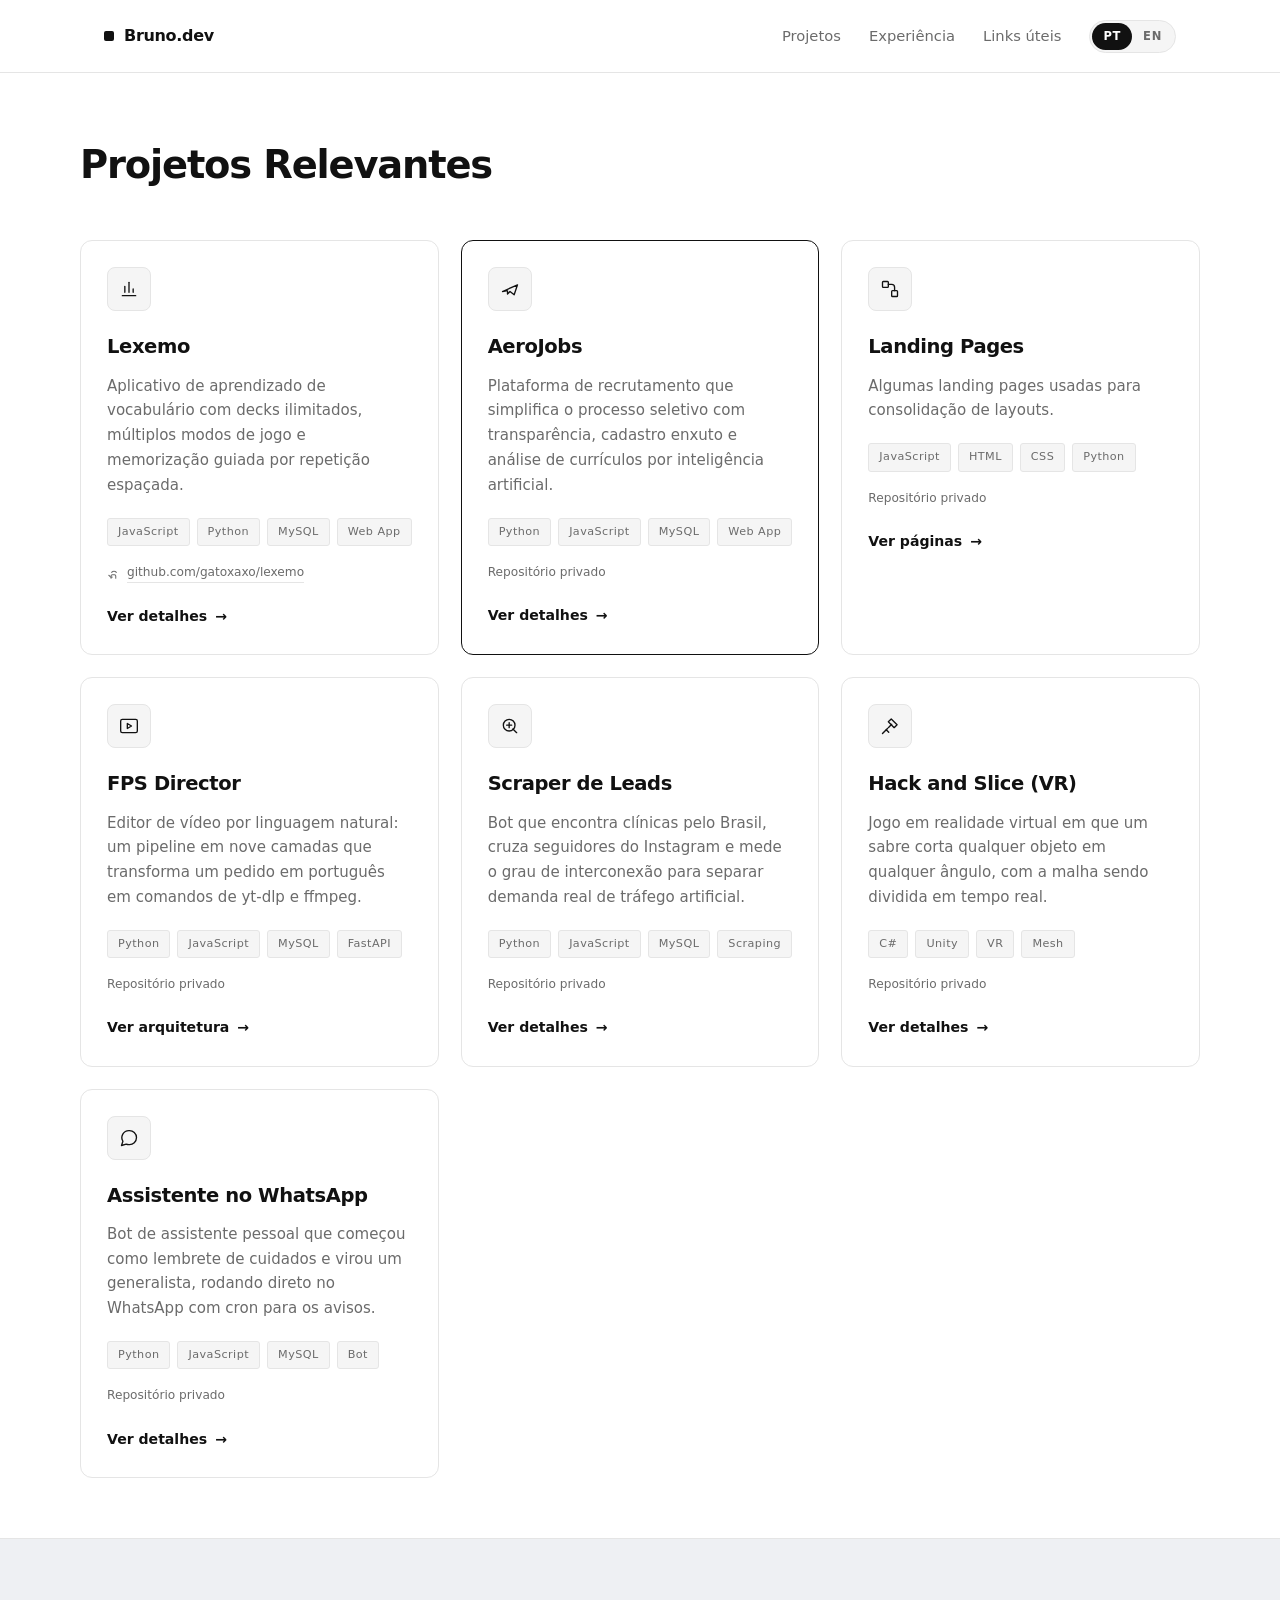
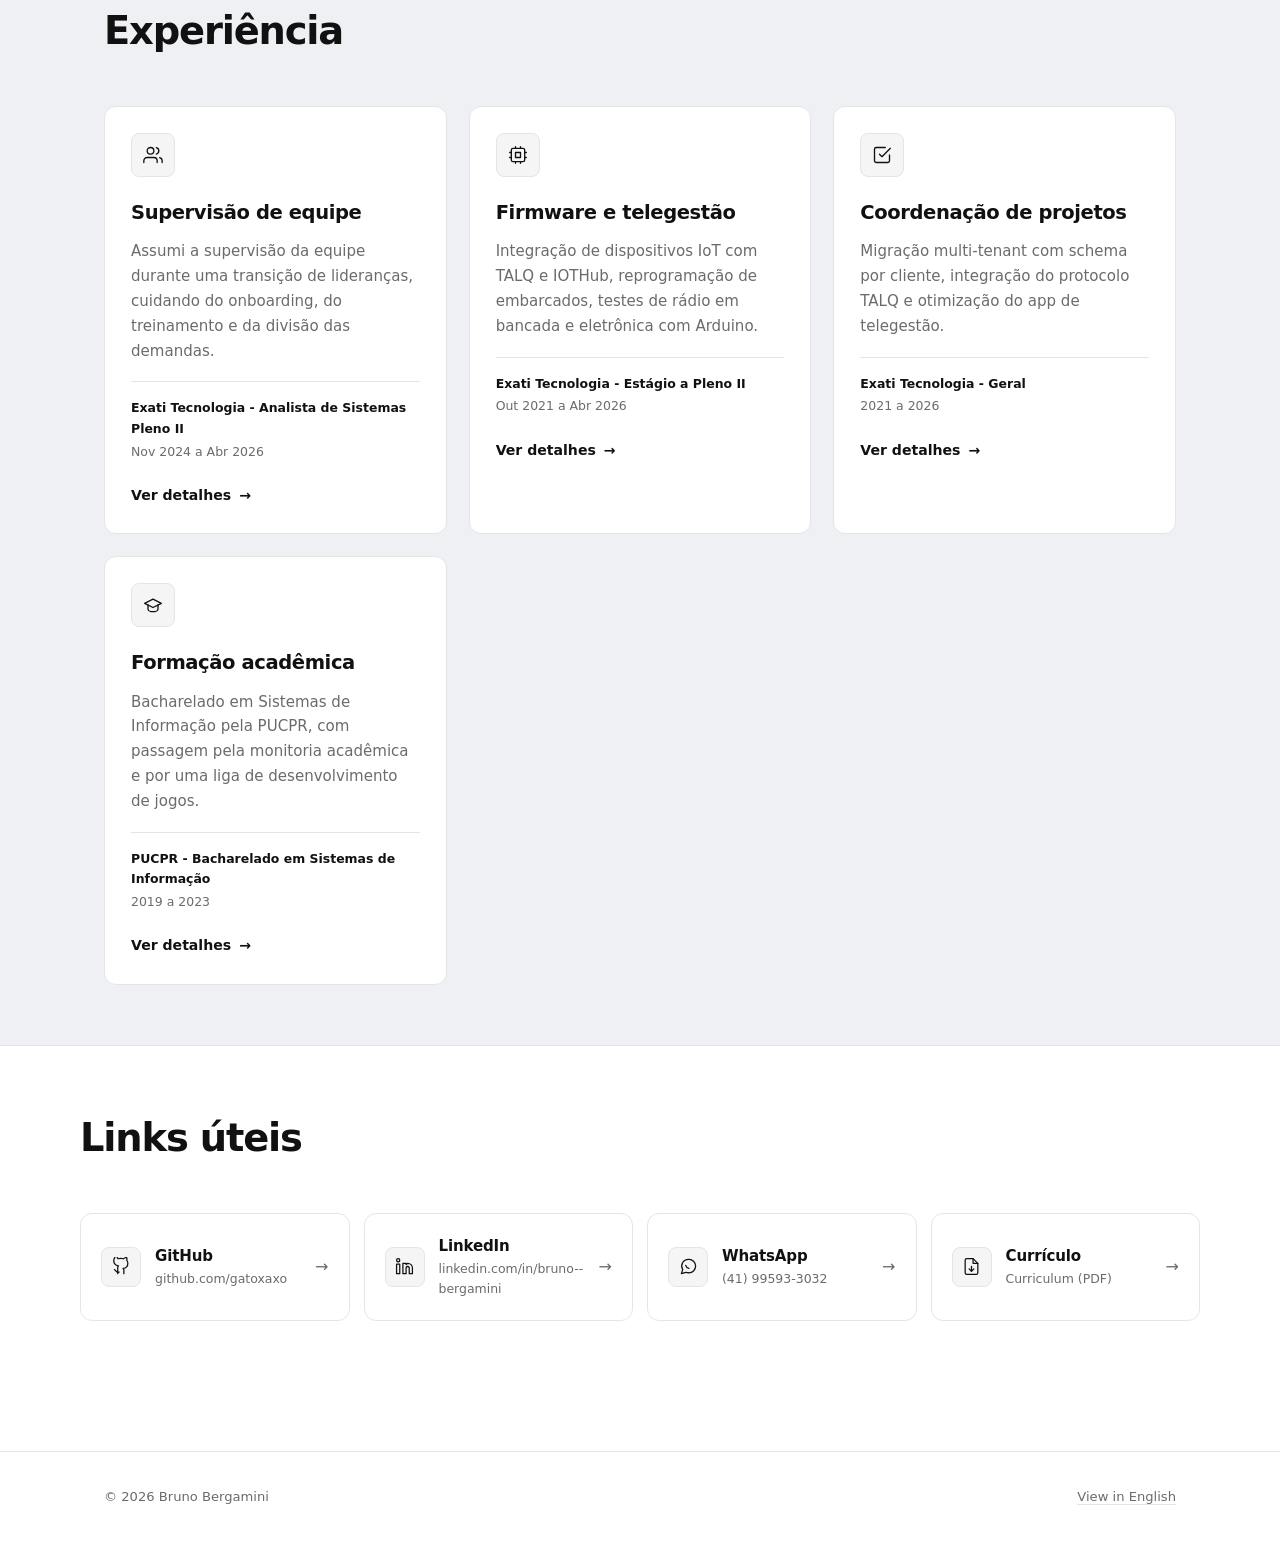
==== commit 0854e49b: "Adiciona versao em ingles e refatora CSS/JS compartilhado - Cria /en/ com traducao integral do portf" ====
--- a/index.html
+++ b/index.html
@@ -5,1297 +5,27 @@
 <meta name="viewport" content="width=device-width, initial-scale=1.0" />
 <link rel="icon" href="favicon.ico" type="image/x-icon" />
 <link rel="shortcut icon" href="favicon.ico" type="image/x-icon" />
+<link rel="alternate" hreflang="pt-BR" href="https://gatoxaxo.github.io/portfolio/" />
+<link rel="alternate" hreflang="en" href="https://gatoxaxo.github.io/portfolio/en/" />
 <title>Portfólio | Bruno</title>
-<style>
-  :root {
-    --bg: #ffffff;
-    --bg-alt: #f5f5f5;
-    --card: #ffffff;
-    --card-border: #e5e5e5;
-    --text: #111111;
-    --muted: #6b6b6b;
-    --accent: #111111;
-    --navy: #1e3a8a;
-    --navy-soft: #2b4fb8;
-    --radius: 12px;
-    --max: 1120px;
-  }
-
-  /* ---------- Scrollbar ---------- */
-  html {
-    scrollbar-width: thin;
-    scrollbar-color: var(--navy) transparent;
-  }
-
-  ::-webkit-scrollbar {
-    width: 6px;
-    height: 6px;
-  }
-
-  ::-webkit-scrollbar-track {
-    background: transparent;
-  }
-
-  ::-webkit-scrollbar-thumb {
-    background: var(--navy);
-    border-radius: 999px;
-  }
-
-  ::-webkit-scrollbar-thumb:hover {
-    background: var(--navy-soft);
-  }
-
-  ::-webkit-scrollbar-thumb:active {
-    background: var(--navy);
-  }
-
-  ::-webkit-scrollbar-corner {
-    background: transparent;
-  }
-
-  * { box-sizing: border-box; }
-
-  html { scroll-behavior: smooth; }
-
-  body {
-    margin: 0;
-    font-family: "Inter", "Segoe UI", system-ui, -apple-system, sans-serif;
-    background: var(--bg);
-    color: var(--text);
-    line-height: 1.65;
-    -webkit-font-smoothing: antialiased;
-    overflow-x: hidden;
-  }
-
-  /* ---------- Background glow ---------- */
-
-  .wrap {
-    width: 100%;
-    max-width: var(--max);
-    margin: 0 auto;
-    padding: 0 24px;
-  }
-
-  /* ---------- Navbar ---------- */
-  header.nav {
-    position: sticky;
-    top: 0;
-    z-index: 50;
-    background: var(--bg);
-    border-bottom: 1px solid var(--card-border);
-  }
-
-  .nav-inner {
-    display: flex;
-    align-items: center;
-    justify-content: space-between;
-    height: 72px;
-  }
-
-  .brand {
-    display: inline-flex;
-    align-items: center;
-    gap: 10px;
-    font-weight: 700;
-    letter-spacing: -0.02em;
-    text-decoration: none;
-    color: var(--text);
-  }
-
-  .brand .dot {
-    width: 10px;
-    height: 10px;
-    border-radius: 2px;
-    background: var(--text);
-  }
-
-  .nav-links {
-    display: flex;
-    gap: 28px;
-  }
-
-  .nav-links a {
-    color: var(--muted);
-    text-decoration: none;
-    font-size: 0.92rem;
-    font-weight: 500;
-    transition: color 0.2s;
-  }
-
-  .nav-links a:hover { color: var(--text); }
-
-  /* ---------- Hero ---------- */
-  .hero {
-    padding: 110px 0 90px;
-    text-align: center;
-  }
-
-  .badge {
-    display: inline-flex;
-    align-items: center;
-    gap: 8px;
-    padding: 6px 14px;
-    border-radius: 4px;
-    border: 1px solid var(--card-border);
-    background: var(--bg-alt);
-    color: var(--muted);
-    font-size: 0.78rem;
-    font-weight: 600;
-    letter-spacing: 0.04em;
-    text-transform: uppercase;
-  }
-
-  .badge .pulse {
-    width: 6px;
-    height: 6px;
-    border-radius: 50%;
-    background: var(--text);
-  }
-
-  .hero h1 {
-    margin: 26px auto 18px;
-    max-width: 820px;
-    font-size: clamp(2.4rem, 6vw, 4.2rem);
-    line-height: 1.08;
-    letter-spacing: -0.04em;
-    font-weight: 800;
-  }
-
-  .hero h1 .grad {
-    color: var(--muted);
-  }
-
-  .hero p {
-    margin: 0 auto;
-    max-width: 620px;
-    color: var(--muted);
-    font-size: 1.05rem;
-  }
-
-  .hero-actions {
-    margin-top: 38px;
-    display: flex;
-    gap: 14px;
-    justify-content: center;
-    flex-wrap: wrap;
-  }
-
-  .btn {
-    display: inline-flex;
-    align-items: center;
-    gap: 9px;
-    padding: 13px 26px;
-    border-radius: 12px;
-    font-weight: 600;
-    font-size: 0.95rem;
-    text-decoration: none;
-    transition: transform 0.2s, box-shadow 0.2s, background 0.2s;
-  }
-
-  .btn-primary {
-    background: var(--text);
-    color: #ffffff;
-  }
-
-  .btn-primary:hover {
-    background: #333333;
-  }
-
-  .btn-ghost {
-    border: 1px solid var(--text);
-    background: transparent;
-    color: var(--text);
-  }
-
-  .btn-ghost:hover {
-    background: var(--bg-alt);
-  }
-
-  /* ---------- Section ---------- */
-  section.block {
-    padding: 60px 0;
-  }
-
-  /* Seção de experiência com fundo próprio */
-  section.block.tinted {
-    background: #eef0f3;
-    border-top: 1px solid var(--card-border);
-    border-bottom: 1px solid var(--card-border);
-  }
-
-  section.block.tinted > .wrap {
-    padding-top: 0;
-  }
-
-  .section-head {
-    display: flex;
-    align-items: flex-end;
-    justify-content: space-between;
-    gap: 20px;
-    margin-bottom: 44px;
-    flex-wrap: wrap;
-  }
-
-  .eyebrow {
-    display: block;
-    font-size: 0.72rem;
-    letter-spacing: 0.18em;
-    text-transform: uppercase;
-    color: var(--muted);
-    font-weight: 600;
-    margin-bottom: 12px;
-  }
-
-  .section-head h2 {
-    margin: 0;
-    font-size: clamp(1.7rem, 3.4vw, 2.4rem);
-    letter-spacing: -0.03em;
-    font-weight: 750;
-  }
-
-  .section-head p {
-    margin: 8px 0 0;
-    color: var(--muted);
-    max-width: 520px;
-  }
-
-  /* ---------- Cards ---------- */
-  .cards {
-    display: grid;
-    grid-template-columns: repeat(auto-fit, minmax(300px, 1fr));
-    gap: 22px;
-  }
-
-  .card {
-    position: relative;
-    display: flex;
-    flex-direction: column;
-    padding: 26px;
-    border-radius: var(--radius);
-    border: 1px solid var(--card-border);
-    background: var(--card);
-    transition: border-color 0.2s ease, transform 0.2s ease;
-  }
-
-  /* Cards que abrem um painel */
-  .card.is-clickable {
-    cursor: pointer;
-    text-align: left;
-    font: inherit;
-    color: inherit;
-    width: 100%;
-  }
-
-  .card.is-clickable:focus-visible {
-    outline: 2px solid var(--text);
-    outline-offset: 3px;
-  }
-
-  .card.is-active {
-    border-color: var(--text);
-  }
-
-  .card:hover {
-    border-color: var(--text);
-    transform: translateY(-3px);
-  }
-
-  .card-icon {
-    width: 44px;
-    height: 44px;
-    border-radius: 8px;
-    display: grid;
-    place-items: center;
-    font-size: 1.2rem;
-    margin-bottom: 20px;
-    background: var(--bg-alt);
-    border: 1px solid var(--card-border);
-    color: var(--text);
-  }
-
-  .card-icon svg {
-    width: 20px;
-    height: 20px;
-  }
-
-  .card h3 {
-    margin: 0 0 10px;
-    font-size: 1.22rem;
-    letter-spacing: -0.02em;
-    font-weight: 700;
-  }
-
-  .card p {
-    margin: 0;
-    color: var(--muted);
-    font-size: 0.94rem;
-  }
-
-  .tags {
-    display: flex;
-    flex-wrap: wrap;
-    gap: 7px;
-    margin-top: 20px;
-  }
-
-  .tag {
-    font-size: 0.7rem;
-    font-weight: 500;
-    letter-spacing: 0.04em;
-    padding: 4px 10px;
-    border-radius: 3px;
-    background: var(--bg-alt);
-    border: 1px solid var(--card-border);
-    color: var(--muted);
-  }
-
-  .card-link {
-    margin-top: 22px;
-    display: inline-flex;
-    align-items: center;
-    gap: 8px;
-    color: var(--accent);
-    font-weight: 600;
-    font-size: 0.88rem;
-    text-decoration: none;
-    cursor: pointer;
-    background: none;
-    border: none;
-    padding: 0;
-    font-family: inherit;
-  }
-
-  /* Metadados do projeto dentro do painel */
-  .project-meta {
-    display: flex;
-    align-items: flex-start;
-    justify-content: space-between;
-    gap: 16px;
-    flex-wrap: wrap;
-    margin: 0 0 26px;
-    padding-bottom: 20px;
-    border-bottom: 1px solid var(--card-border);
-  }
-
-  .project-meta .tags {
-    margin-top: 0;
-  }
-
-  .project-meta .repo-link {
-    margin-top: 2px;
-  }
-
-  /* Nota de repositório no card */
-  .repo-link {
-    display: inline-flex;
-    align-items: center;
-    gap: 6px;
-    margin-top: 16px;
-    font-size: 0.76rem;
-    color: var(--muted);
-  }
-
-  .repo-link svg {
-    width: 14px;
-    height: 14px;
-    flex: none;
-  }
-
-  .repo-link a {
-    color: var(--muted);
-    text-decoration: none;
-    border-bottom: 1px solid var(--card-border);
-    transition: color 0.2s, border-color 0.2s;
-  }
-
-  .repo-link a:hover {
-    color: var(--text);
-    border-color: var(--text);
-  }
-
-  .card-link .arrow { transition: transform 0.25s; }
-  .card-link:hover .arrow { transform: translateX(5px); }
-
-  .card.featured {
-    border-color: var(--text);
-    background: var(--card);
-  }
-
-  .featured-badge {
-    position: absolute;
-    top: 18px;
-    right: 18px;
-    font-size: 0.62rem;
-    font-weight: 700;
-    letter-spacing: 0.08em;
-    text-transform: uppercase;
-    padding: 4px 9px;
-    border-radius: 3px;
-    color: #ffffff;
-    background: var(--text);
-  }
-
-  /* ---------- AeroJobs panel ---------- */
-  .aero-panel {
-    display: none;
-    margin-top: 34px;
-    border-radius: var(--radius);
-    border: 1px solid var(--card-border);
-    background: var(--card);
-    overflow: hidden;
-  }
-
-  .aero-panel.open { display: block; }
-
-  .aero-head {
-    position: relative;
-    padding: 40px 40px 34px;
-    border-bottom: 1px solid var(--card-border);
-  }
-
-  .aero-head-top {
-    display: flex;
-    align-items: center;
-    gap: 16px;
-    flex-wrap: wrap;
-  }
-
-  .aero-logo {
-    width: 48px;
-    height: 48px;
-    border-radius: 8px;
-    display: grid;
-    place-items: center;
-    background: var(--bg-alt);
-    border: 1px solid var(--card-border);
-    color: var(--text);
-  }
-
-  .aero-logo svg {
-    width: 24px;
-    height: 24px;
-  }
-
-  .aero-head h2 {
-    margin: 0;
-    font-size: clamp(1.5rem, 3vw, 2rem);
-    letter-spacing: -0.03em;
-  }
-
-  .aero-head .sub {
-    margin: 4px 0 0;
-    color: var(--muted);
-    font-weight: 500;
-    font-size: 0.9rem;
-  }
-
-  .aero-close {
-    position: absolute;
-    top: 20px;
-    right: 20px;
-    width: 34px;
-    height: 34px;
-    border-radius: 6px;
-    border: 1px solid var(--card-border);
-    background: var(--card);
-    color: var(--text);
-    font-size: 1rem;
-    cursor: pointer;
-    display: grid;
-    place-items: center;
-    transition: background 0.2s;
-  }
-
-  .aero-close:hover {
-    background: var(--bg-alt);
-  }
-
-  .aero-intro { margin: 26px 0 0; }
-
-  .aero-intro + .aero-intro { margin-top: 14px; }
-
-  /* Documento do projeto (fluxo vertical) */
-  .aero-doc {
-    padding: 34px 40px 44px;
-    max-width: 880px;
-    margin: 0 auto;
-  }
-
-  .aero-doc p {
-    margin: 0 0 18px;
-    color: #333333;
-    font-size: 1rem;
-  }
-
-  .aero-doc h3 {
-    margin: 40px 0 12px;
-    font-size: 1.08rem;
-    font-weight: 700;
-    letter-spacing: -0.01em;
-    padding-top: 26px;
-    border-top: 1px solid var(--card-border);
-  }
-
-  .aero-doc h3:first-of-type { margin-top: 30px; }
-
-  /* Certificado (PDF) */
-  .cert-card {
-    margin: 22px 0 0;
-    border: 1px solid var(--card-border);
-    border-radius: 10px;
-    background: var(--bg-alt);
-    overflow: hidden;
-  }
-
-  .cert-head {
-    display: flex;
-    align-items: center;
-    justify-content: space-between;
-    gap: 14px;
-    flex-wrap: wrap;
-    padding: 14px 16px;
-    border-bottom: 1px solid var(--card-border);
-  }
-
-  .cert-info {
-    display: flex;
-    align-items: center;
-    gap: 12px;
-  }
-
-  .cert-info svg {
-    width: 22px;
-    height: 22px;
-    flex: none;
-    color: var(--text);
-  }
-
-  .cert-info strong {
-    display: block;
-    font-size: 0.9rem;
-    font-weight: 600;
-  }
-
-  .cert-info span {
-    display: block;
-    font-size: 0.76rem;
-    color: var(--muted);
-  }
-
-  .cert-actions {
-    display: flex;
-    align-items: center;
-    gap: 8px;
-    flex-wrap: wrap;
-  }
-
-  .cert-btn {
-    display: inline-flex;
-    align-items: center;
-    gap: 7px;
-    padding: 8px 14px;
-    border-radius: 7px;
-    font-size: 0.8rem;
-    font-weight: 600;
-    text-decoration: none;
-    border: 1px solid var(--text);
-    color: var(--text);
-    background: transparent;
-    transition: background 0.2s, color 0.2s;
-  }
-
-  .cert-btn:hover { background: var(--bg-alt); }
-
-  .cert-btn.solid {
-    background: var(--text);
-    color: #ffffff;
-  }
-
-  .cert-btn.solid:hover { background: #333333; }
-
-  .cert-frame {
-    display: block;
-    width: 100%;
-    height: 420px;
-    border: 0;
-    background: #ffffff;
-  }
-
-  .cert-preview {
-    display: block;
-    background: #ffffff;
-  }
-
-  .cert-preview img {
-    display: block;
-    width: 100%;
-    height: auto;
-  }
-
-  .cert-preview:hover img { opacity: 0.92; }
-
-  .figure {
-    margin: 26px 0 30px;
-  }
-
-  .figure-frame {
-    position: relative;
-    display: flex;
-    justify-content: center;
-    align-items: center;
-    border-radius: 8px;
-    border: 1px solid var(--card-border);
-    background: var(--bg-alt);
-    overflow: hidden;
-  }
-
-  .figure-frame img {
-    max-width: 100%;
-    width: auto;
-    height: auto;
-    object-fit: contain;
-    display: block;
-    visibility: hidden;
-  }
-
-  .figure-frame.has-img img { visibility: visible; }
-
-  .figure-frame.has-img .figure-ph,
-  .figure-frame.no-img img { display: none; }
-
-  .figure-ph {
-    display: flex;
-    flex-direction: column;
-    align-items: center;
-    gap: 8px;
-    color: var(--muted);
-    font-size: 0.78rem;
-    text-align: center;
-    padding: 16px;
-  }
-
-  .figure-ph svg { width: 26px; height: 26px; }
-
-  .figure-ph code {
-    font-family: ui-monospace, SFMono-Regular, Menlo, monospace;
-    font-size: 0.74rem;
-    color: var(--text);
-    background: #ffffff;
-    border: 1px solid var(--card-border);
-    border-radius: 4px;
-    padding: 3px 8px;
-  }
-
-  .figure figcaption {
-    margin-top: 10px;
-    font-size: 0.78rem;
-    color: var(--muted);
-  }
-
-  /* ---------- Landing Pages panel ---------- */
-  .lp-panel {
-    display: none;
-    margin-top: 34px;
-    border-radius: var(--radius);
-    border: 1px solid var(--card-border);
-    background: var(--card);
-    overflow: hidden;
-  }
-
-  .lp-panel.open { display: block; }
-
-  .lp-head {
-    position: relative;
-    padding: 32px 40px;
-    border-bottom: 1px solid var(--card-border);
-  }
-
-  .lp-head h2 {
-    margin: 0;
-    font-size: clamp(1.4rem, 2.8vw, 1.8rem);
-    letter-spacing: -0.03em;
-  }
-
-  .lp-head p {
-    margin: 6px 0 0;
-    color: var(--muted);
-    font-size: 0.92rem;
-  }
-
-  .lp-list {
-    display: flex;
-    flex-direction: column;
-    gap: 44px;
-    padding: 40px;
-  }
-
-  .lp-item {
-    display: block;
-    text-decoration: none;
-    color: inherit;
-  }
-
-  .lp-bar {
-    display: flex;
-    align-items: center;
-    justify-content: space-between;
-    gap: 16px;
-    flex-wrap: wrap;
-    margin-bottom: 14px;
-  }
-
-  .lp-name {
-    display: flex;
-    align-items: baseline;
-    gap: 10px;
-    flex-wrap: wrap;
-  }
-
-  .lp-name strong {
-    font-size: 1.02rem;
-    letter-spacing: -0.01em;
-    font-weight: 700;
-  }
-
-  .lp-name span {
-    font-size: 0.8rem;
-    color: var(--muted);
-  }
-
-  .lp-open {
-    display: inline-flex;
-    align-items: center;
-    gap: 7px;
-    font-size: 0.82rem;
-    font-weight: 600;
-    color: var(--text);
-    border-bottom: 1px solid transparent;
-    transition: border-color 0.2s;
-  }
-
-  .lp-item:hover .lp-open { border-color: var(--text); }
-
-  .lp-shot {
-    border-radius: 8px;
-    border: 1px solid var(--card-border);
-    background: var(--bg-alt);
-    overflow: hidden;
-    transition: border-color 0.25s, transform 0.25s;
-  }
-
-  .lp-shot img {
-    display: block;
-    width: 100%;
-    height: auto;
-  }
-
-  .lp-item:hover .lp-shot {
-    border-color: var(--text);
-    transform: translateY(-2px);
-  }
-
-  .lp-url {
-    margin-top: 10px;
-    font-family: ui-monospace, SFMono-Regular, Menlo, monospace;
-    font-size: 0.74rem;
-    color: var(--muted);
-  }
-
-  /* ---------- Experiência ---------- */
-  .exp-meta {
-    display: flex;
-    flex-direction: column;
-    align-items: flex-start;
-    gap: 2px;
-    margin-top: 18px;
-    padding-top: 16px;
-    border-top: 1px solid var(--card-border);
-    font-size: 0.78rem;
-    color: var(--muted);
-  }
-
-  .exp-meta strong {
-    color: var(--text);
-    font-weight: 600;
-  }
-
-  .exp-list {
-    margin: 18px 0 0;
-    padding: 0;
-    list-style: none;
-    display: grid;
-    gap: 12px;
-  }  .exp-list li {
-    position: relative;
-    padding-left: 20px;
-    font-size: 0.95rem;
-    color: #333333;
-  }
-
-  .exp-list li::before {
-    content: "";
-    position: absolute;
-    left: 0;
-    top: 0.62em;
-    width: 6px;
-    height: 6px;
-    border-radius: 50%;
-    background: var(--text);
-  }
-
-  .exp-summary {
-    margin: 0 0 22px;
-    padding: 18px 20px;
-    border-left: 2px solid var(--text);
-    background: var(--bg-alt);
-    border-radius: 0 6px 6px 0;
-    font-size: 0.95rem;
-    color: #333333;
-  }
-
-  .exp-company {
-    display: flex;
-    align-items: baseline;
-    flex-wrap: wrap;
-    gap: 10px;
-    margin-bottom: 6px;
-  }
-
-  .exp-company strong {
-    font-size: 0.98rem;
-  }
-
-  .exp-company span {
-    font-size: 0.8rem;
-    color: var(--muted);
-  }
-
-  /* ---------- Stepper vertical (arquitetura) ---------- */
-  .steps {
-    margin: 8px 0 0;
-    padding: 0;
-    list-style: none;
-    position: relative;
-  }
-
-  .steps::before {
-    content: "";
-    position: absolute;
-    left: 15px;
-    top: 12px;
-    bottom: 12px;
-    width: 1px;
-    background: var(--card-border);
-  }
-
-  .step {
-    position: relative;
-    padding: 0 0 26px 48px;
-  }
-
-  .step:last-child { padding-bottom: 0; }
-
-  .step-dot {
-    position: absolute;
-    left: 0;
-    top: 0;
-    width: 31px;
-    height: 31px;
-    border-radius: 50%;
-    display: grid;
-    place-items: center;
-    font-size: 0.72rem;
-    font-weight: 700;
-    background: var(--bg);
-    border: 1px solid var(--card-border);
-    color: var(--text);
-    z-index: 1;
-  }
-
-  .step.det .step-dot {
-    background: var(--text);
-    border-color: var(--text);
-    color: #ffffff;
-  }
-
-  .step.llm .step-dot {
-    background: var(--bg-alt);
-    border-color: var(--text);
-    border-width: 2px;
-  }
-
-  .step-head {
-    display: flex;
-    align-items: baseline;
-    flex-wrap: wrap;
-    gap: 8px;
-    margin-bottom: 4px;
-  }
-
-  .step-head h4 {
-    margin: 0;
-    font-size: 0.97rem;
-    font-weight: 700;
-    letter-spacing: -0.01em;
-  }
-
-  .badge-tag {
-    font-size: 0.62rem;
-    font-weight: 700;
-    letter-spacing: 0.08em;
-    text-transform: uppercase;
-    padding: 2px 7px;
-    border-radius: 3px;
-    border: 1px solid var(--card-border);
-    color: var(--muted);
-  }
-
-  .badge-tag.llm {
-    background: var(--bg-alt);
-    border-color: var(--text);
-    color: var(--text);
-  }
-
-  .step p {
-    margin: 0;
-    font-size: 0.9rem;
-    color: #444444;
-  }
-
-  .steps-legend {
-    display: flex;
-    gap: 18px;
-    flex-wrap: wrap;
-    margin: 0 0 22px;
-    font-size: 0.75rem;
-    color: var(--muted);
-  }
-
-  .steps-legend span {
-    display: inline-flex;
-    align-items: center;
-    gap: 7px;
-  }
-
-  .steps-legend i {
-    width: 11px;
-    height: 11px;
-    border-radius: 50%;
-    display: inline-block;
-    border: 1px solid var(--card-border);
-    background: var(--bg);
-  }
-
-  .steps-legend i.solid {
-    background: var(--text);
-    border-color: var(--text);
-  }
-
-  .steps-legend i.outline {
-    border: 2px solid var(--text);
-  }
-
-  /* Exemplo de prompt */
-  .prompt-box {
-    margin: 22px 0 28px;
-    border: 1px solid var(--card-border);
-    border-radius: 10px;
-    background: var(--bg-alt);
-    overflow: hidden;
-  }
-
-  .prompt-box header {
-    padding: 10px 16px;
-    border-bottom: 1px solid var(--card-border);
-    font-size: 0.72rem;
-    font-weight: 700;
-    letter-spacing: 0.08em;
-    text-transform: uppercase;
-    color: var(--muted);
-  }
-
-  .prompt-box pre {
-    margin: 0;
-    padding: 16px;
-    font-family: ui-monospace, SFMono-Regular, Menlo, monospace;
-    font-size: 0.8rem;
-    line-height: 1.7;
-    color: #222222;
-    white-space: pre-wrap;
-    word-break: break-word;
-  }
-
-  /* Player de vídeo */
-  .video-card {
-    margin: 22px 0 0;
-    border: 1px solid var(--card-border);
-    border-radius: 10px;
-    background: var(--bg-alt);
-    overflow: hidden;
-  }
-
-  .video-card video {
-    display: block;
-    width: 100%;
-    height: auto;
-    background: #000000;
-  }
-
-  .video-meta {
-    display: flex;
-    justify-content: space-between;
-    align-items: center;
-    gap: 12px;
-    flex-wrap: wrap;
-    padding: 12px 16px;
-    border-top: 1px solid var(--card-border);
-    font-size: 0.78rem;
-    color: var(--muted);
-  }
-
-  .video-meta strong {
-    color: var(--text);
-    font-weight: 600;
-  }
-
-  /* ---------- Gráficos (scraper) ---------- */
-  .chart {
-    margin: 20px 0 28px;
-    padding: 20px;
-    border: 1px solid var(--card-border);
-    border-radius: 10px;
-    background: var(--bg-alt);
-  }
-
-  .chart-title {
-    display: block;
-    font-size: 0.78rem;
-    font-weight: 700;
-    letter-spacing: 0.04em;
-    text-transform: uppercase;
-    color: var(--muted);
-    margin-bottom: 16px;
-  }
-
-  .bar-row {
-    display: grid;
-    grid-template-columns: 170px 1fr 44px;
-    align-items: center;
-    gap: 12px;
-    margin-bottom: 12px;
-    font-size: 0.8rem;
-  }
-
-  .bar-row:last-child { margin-bottom: 0; }
-
-  .bar-label { color: #444444; }
-
-  .bar-track {
-    height: 10px;
-    border-radius: 999px;
-    background: #e2e2e2;
-    overflow: hidden;
-  }
-
-  .bar-fill {
-    height: 100%;
-    border-radius: 999px;
-    background: var(--text);
-    width: 0;
-    transition: width 0.9s ease;
-  }
-
-  .bar-value {
-    text-align: right;
-    font-variant-numeric: tabular-nums;
-    font-weight: 600;
-    color: var(--text);
-  }
-
-  .chart figcaption {
-    margin-top: 14px;
-    font-size: 0.76rem;
-    color: var(--muted);
-  }
-
-  /* Matriz de decisão */
-  .matrix {
-    display: grid;
-    grid-template-columns: 1fr 1fr;
-    gap: 12px;
-    margin: 20px 0 28px;
-  }
-
-  .matrix-cell {
-    padding: 16px;
-    border-radius: 10px;
-    border: 1px solid var(--card-border);
-    background: var(--bg-alt);
-  }
-
-  .matrix-cell strong {
-    display: block;
-    font-size: 0.86rem;
-    margin-bottom: 6px;
-  }
-
-  .matrix-cell span {
-    font-size: 0.8rem;
-    color: var(--muted);
-  }
-
-  .matrix-cell.good {
-    background: var(--text);
-    border-color: var(--text);
-    color: #ffffff;
-  }
-
-  .matrix-cell.good strong { color: #ffffff; }
-  .matrix-cell.good span { color: #d4d4d4; }
-
-  /* KPIs */
-  .kpis {
-    display: grid;
-    grid-template-columns: repeat(auto-fit, minmax(140px, 1fr));
-    gap: 12px;
-    margin: 22px 0 28px;
-  }
-
-  .kpi {
-    padding: 18px;
-    border: 1px solid var(--card-border);
-    border-radius: 10px;
-    background: var(--bg-alt);
-  }
-
-  .kpi strong {
-    display: block;
-    font-size: 1.5rem;
-    letter-spacing: -0.03em;
-    line-height: 1.1;
-  }
-
-  .kpi span {
-    display: block;
-    margin-top: 4px;
-    font-size: 0.76rem;
-    color: var(--muted);
-  }
-
-  /* ---------- Links úteis ---------- */
-  .links-grid {
-    display: grid;
-    grid-template-columns: repeat(auto-fit, minmax(240px, 1fr));
-    gap: 14px;
-  }
-
-  .link-item {
-    display: flex;
-    align-items: center;
-    gap: 14px;
-    padding: 20px;
-    border: 1px solid var(--card-border);
-    border-radius: var(--radius);
-    background: var(--card);
-    text-decoration: none;
-    color: inherit;
-    transition: border-color 0.2s, transform 0.2s;
-  }
-
-  .link-item:hover {
-    border-color: var(--text);
-    transform: translateY(-3px);
-  }
-
-  .link-icon {
-    width: 40px;
-    height: 40px;
-    flex: none;
-    border-radius: 8px;
-    display: grid;
-    place-items: center;
-    background: var(--bg-alt);
-    border: 1px solid var(--card-border);
-    color: var(--text);
-  }
-
-  .link-icon svg { width: 19px; height: 19px; }
-
-  .link-text strong {
-    display: block;
-    font-size: 0.94rem;
-    font-weight: 600;
-    letter-spacing: -0.01em;
-  }
-
-  .link-text span {
-    display: block;
-    font-size: 0.78rem;
-    color: var(--muted);
-    word-break: break-word;
-  }
-
-  .link-item .arrow {
-    margin-left: auto;
-    color: var(--muted);
-    transition: transform 0.25s, color 0.2s;
-  }
-
-  .link-item:hover .arrow {
-    transform: translateX(4px);
-    color: var(--text);
-  }
-
-  /* ---------- Footer ---------- */
-  footer {
-    margin-top: 70px;
-    padding: 34px 0;
-    border-top: 1px solid var(--card-border);
-    color: var(--muted);
-    font-size: 0.82rem;
-  }
-
-  .footer-inner {
-    display: flex;
-    justify-content: space-between;
-    gap: 16px;
-    flex-wrap: wrap;
-  }
-
-  /* ---------- Reveal animation ---------- */
-  .reveal {
-    opacity: 0;
-    transform: translateY(16px);
-    transition: opacity 0.5s ease, transform 0.5s ease;
-  }
-
-  .reveal.visible {
-    opacity: 1;
-    transform: none;
-  }
-
-  @media (max-width: 640px) {
-    .nav-links { display: none; }
-    .hero { padding: 70px 0 60px; }
-    .aero-head { padding: 30px 22px 26px; }
-    .aero-steps { padding: 22px; grid-template-columns: 1fr; }
-    .aero-doc { padding: 24px 22px 32px; }
-    .lp-head { padding: 24px 22px; }
-    .lp-list { padding: 24px 22px; gap: 34px; }
-    .section-head { margin-bottom: 30px; }
-  }
-</style>
+<link rel="stylesheet" href="assets/styles.css" />
 </head>
 <body>
 
 <header class="nav">
   <div class="wrap nav-inner">
     <a class="brand" href="#top"><span class="dot"></span>Bruno.dev</a>
-    <nav class="nav-links">
-      <a href="#projetos">Projetos</a>
-      <a href="#experiencia">Experiência</a>
-      <a href="#links">Links úteis</a>
-    </nav>
+    <div class="nav-right">
+      <nav class="nav-links">
+        <a href="#projetos">Projetos</a>
+        <a href="#experiencia">Experiência</a>
+        <a href="#links">Links úteis</a>
+      </nav>
+      <div class="lang-switch" aria-label="Idioma">
+        <a href="./" hreflang="pt-BR" lang="pt-BR" aria-current="true">PT</a>
+        <a href="en/" hreflang="en" lang="en">EN</a>
+      </div>
+    </div>
   </div>
 </header>
 
@@ -1311,7 +41,7 @@
     </div>
 
     <div class="cards">
-      <article class="card reveal" id="lexemo-card" role="button" tabindex="0" aria-expanded="false" aria-controls="lexemo">
+      <article class="card reveal" id="lexemo-card" role="button" tabindex="0" aria-expanded="false" data-target="lexemo" aria-controls="lexemo">
         <div class="card-icon">
           <svg viewBox="0 0 24 24" fill="none" stroke="currentColor" stroke-width="1.6" stroke-linecap="round" stroke-linejoin="round"><path d="M4 20h16"/><path d="M7 16V9"/><path d="M12 16V4"/><path d="M17 16v-4"/></svg>
         </div>
@@ -1323,16 +53,16 @@
           <span class="tag">MySQL</span>
           <span class="tag">Web App</span>
         </div>
-        <span class="repo-link" data-repo>
+        <span class="repo-link">
           <svg viewBox="0 0 24 24" fill="none" stroke="currentColor" stroke-width="1.8" stroke-linecap="round" stroke-linejoin="round"><path d="M9 19c-4 1.5-4-2.5-6-3"/><path d="M15 21v-4a2 2 0 0 0-2-2H9a2 2 0 0 0-2 2v4"/><path d="M8 11a5 5 0 0 1 8 0"/></svg>
           <a href="https://github.com/gatoxaxo/lexemo" target="_blank" rel="noopener">github.com/gatoxaxo/lexemo</a>
         </span>
-        <span class="card-link" data-toggle="lexemo">
+        <span class="card-link" data-label="details">
           Ver detalhes <span class="arrow">→</span>
         </span>
       </article>
 
-      <article class="card featured reveal" id="aerojobs-card" role="button" tabindex="0" aria-expanded="false" aria-controls="aerojobs">
+      <article class="card featured reveal" id="aerojobs-card" role="button" tabindex="0" aria-expanded="false" data-target="aerojobs" aria-controls="aerojobs">
         <div class="card-icon">
           <svg viewBox="0 0 24 24" fill="none" stroke="currentColor" stroke-width="1.6" stroke-linecap="round" stroke-linejoin="round"><path d="M3 15l18-8-4 12-5-4-3 3v-4z"/></svg>
         </div>
@@ -1344,13 +74,13 @@
           <span class="tag">MySQL</span>
           <span class="tag">Web App</span>
         </div>
-        <span class="repo-link" data-repo>Repositório privado</span>
-        <span class="card-link" data-toggle="aerojobs">
+        <span class="repo-link">Repositório privado</span>
+        <span class="card-link" data-label="details">
           Ver detalhes <span class="arrow">→</span>
         </span>
       </article>
 
-      <article class="card reveal" id="landing-card" role="button" tabindex="0" aria-expanded="false" aria-controls="landing">
+      <article class="card reveal" id="landing-card" role="button" tabindex="0" aria-expanded="false" data-target="landing" aria-controls="landing">
         <div class="card-icon">
           <svg viewBox="0 0 24 24" fill="none" stroke="currentColor" stroke-width="1.6" stroke-linecap="round" stroke-linejoin="round"><rect x="3" y="3" width="7" height="7" rx="1"/><rect x="14" y="14" width="7" height="7" rx="1"/><path d="M10 6.5h4a3.5 3.5 0 0 1 3.5 3.5v4"/></svg>
         </div>
@@ -1362,13 +92,13 @@
           <span class="tag">CSS</span>
           <span class="tag">Python</span>
         </div>
-        <span class="repo-link" data-repo>Repositório privado</span>
-        <span class="card-link" data-toggle="landing">
+        <span class="repo-link">Repositório privado</span>
+        <span class="card-link" data-label="pages">
           Ver páginas <span class="arrow">→</span>
         </span>
       </article>
 
-      <article class="card reveal" id="fps-card" role="button" tabindex="0" aria-expanded="false" aria-controls="fps">
+      <article class="card reveal" id="fps-card" role="button" tabindex="0" aria-expanded="false" data-target="fps" aria-controls="fps">
         <div class="card-icon">
           <svg viewBox="0 0 24 24" fill="none" stroke="currentColor" stroke-width="1.6" stroke-linecap="round" stroke-linejoin="round"><rect x="2" y="4" width="20" height="16" rx="2"/><path d="M10 9l5 3-5 3V9z"/></svg>
         </div>
@@ -1380,13 +110,13 @@
           <span class="tag">MySQL</span>
           <span class="tag">FastAPI</span>
         </div>
-        <span class="repo-link" data-repo>Repositório privado</span>
-        <span class="card-link" data-toggle="fps">
+        <span class="repo-link">Repositório privado</span>
+        <span class="card-link" data-label="arch">
           Ver arquitetura <span class="arrow">→</span>
         </span>
       </article>
 
-      <article class="card reveal" id="scraper-card" role="button" tabindex="0" aria-expanded="false" aria-controls="scraper">
+      <article class="card reveal" id="scraper-card" role="button" tabindex="0" aria-expanded="false" data-target="scraper" aria-controls="scraper">
         <div class="card-icon">
           <svg viewBox="0 0 24 24" fill="none" stroke="currentColor" stroke-width="1.6" stroke-linecap="round" stroke-linejoin="round"><circle cx="11" cy="11" r="7"/><path d="M20 20l-4.5-4.5"/><path d="M8 11h6"/><path d="M11 8v6"/></svg>
         </div>
@@ -1398,13 +128,13 @@
           <span class="tag">MySQL</span>
           <span class="tag">Scraping</span>
         </div>
-        <span class="repo-link" data-repo>Repositório privado</span>
-        <span class="card-link" data-toggle="scraper">
+        <span class="repo-link">Repositório privado</span>
+        <span class="card-link" data-label="details">
           Ver detalhes <span class="arrow">→</span>
         </span>
       </article>
 
-      <article class="card reveal" id="hack-card" role="button" tabindex="0" aria-expanded="false" aria-controls="hack">
+      <article class="card reveal" id="hack-card" role="button" tabindex="0" aria-expanded="false" data-target="hack" aria-controls="hack">
         <div class="card-icon">
           <svg viewBox="0 0 24 24" fill="none" stroke="currentColor" stroke-width="1.6" stroke-linecap="round" stroke-linejoin="round"><path d="M3 21l6-6"/><path d="M7.5 16.5l3 3"/><path d="M14 10l-4 4"/><path d="M13.5 3.5L20.5 10.5 17 14l-7-7z"/></svg>
         </div>
@@ -1416,13 +146,13 @@
           <span class="tag">VR</span>
           <span class="tag">Mesh</span>
         </div>
-        <span class="repo-link" data-repo>Repositório privado</span>
-        <span class="card-link" data-toggle="hack">
+        <span class="repo-link">Repositório privado</span>
+        <span class="card-link" data-label="details">
           Ver detalhes <span class="arrow">→</span>
         </span>
       </article>
 
-      <article class="card reveal" id="assistente-card" role="button" tabindex="0" aria-expanded="false" aria-controls="assistente">
+      <article class="card reveal" id="assistente-card" role="button" tabindex="0" aria-expanded="false" data-target="assistente" aria-controls="assistente">
         <div class="card-icon">
           <svg viewBox="0 0 24 24" fill="none" stroke="currentColor" stroke-width="1.6" stroke-linecap="round" stroke-linejoin="round"><path d="M21 11.5a8.4 8.4 0 0 1-9 8.4 9 9 0 0 1-3.4-.6L3 21l1.7-5.1A8.4 8.4 0 0 1 12 3.1a8.4 8.4 0 0 1 9 8.4z"/></svg>
         </div>
@@ -1434,8 +164,8 @@
           <span class="tag">MySQL</span>
           <span class="tag">Bot</span>
         </div>
-        <span class="repo-link" data-repo>Repositório privado</span>
-        <span class="card-link" data-toggle="assistente">
+        <span class="repo-link">Repositório privado</span>
+        <span class="card-link" data-label="details">
           Ver detalhes <span class="arrow">→</span>
         </span>
       </article>
@@ -1741,7 +471,7 @@
         <p>O vídeo mostra a demonstração em um headset, com o jogo rodando na tela ao lado. São cortes em sequência, cada um dividindo o objeto em partes que continuam se comportando como corpos reais.</p>
 
         <div class="video-card">
-          <video controls preload="metadata" playsinline poster="img/hack-and-slice-poster.jpg" src="assets/video/hack-and-slice-demo.mp4">
+          <video controls preload="metadata" playsinline poster="assets/img/hack-and-slice-poster.jpg" src="assets/video/hack-and-slice-demo.mp4">
             Seu navegador não suporta reprodução de vídeo.
           </video>
           <div class="video-meta">
@@ -1924,7 +654,7 @@
         <p>O vídeo abaixo é a saída gerada a partir desse prompt, com as mídias baixadas, cortadas e compostas pelo pipeline.</p>
 
         <div class="video-card">
-          <video controls preload="metadata" playsinline poster="img/fps-poster.jpg" src="assets/video/fps-director-demo.mp4">
+          <video controls preload="metadata" playsinline poster="assets/img/fps-director-poster.jpg" src="assets/video/fps-director-demo.mp4">
             Seu navegador não suporta reprodução de vídeo.
           </video>
           <div class="video-meta">
@@ -2141,7 +871,7 @@
     </div>
 
     <div class="cards">
-      <article class="card reveal" id="exp-lideranca-card" role="button" tabindex="0" aria-expanded="false" aria-controls="exp-lideranca">
+      <article class="card reveal" id="exp-lideranca-card" role="button" tabindex="0" aria-expanded="false" data-target="exp-lideranca" aria-controls="exp-lideranca">
         <div class="card-icon">
           <svg viewBox="0 0 24 24" fill="none" stroke="currentColor" stroke-width="1.6" stroke-linecap="round" stroke-linejoin="round"><path d="M17 21v-2a4 4 0 0 0-4-4H5a4 4 0 0 0-4 4v2"/><circle cx="9" cy="7" r="4"/><path d="M23 21v-2a4 4 0 0 0-3-3.87"/><path d="M16 3.13a4 4 0 0 1 0 7.75"/></svg>
         </div>
@@ -2156,7 +886,7 @@
         </span>
       </article>
 
-      <article class="card reveal" id="exp-firmware-card" role="button" tabindex="0" aria-expanded="false" aria-controls="exp-firmware">
+      <article class="card reveal" id="exp-firmware-card" role="button" tabindex="0" aria-expanded="false" data-target="exp-firmware" aria-controls="exp-firmware">
         <div class="card-icon">
           <svg viewBox="0 0 24 24" fill="none" stroke="currentColor" stroke-width="1.6" stroke-linecap="round" stroke-linejoin="round"><rect x="4" y="4" width="16" height="16" rx="2"/><rect x="9" y="9" width="6" height="6"/><path d="M9 2v2M15 2v2M9 20v2M15 20v2M2 9h2M2 15h2M20 9h2M20 15h2"/></svg>
         </div>
@@ -2171,7 +901,7 @@
         </span>
       </article>
 
-      <article class="card reveal" id="exp-projetos-card" role="button" tabindex="0" aria-expanded="false" aria-controls="exp-projetos">        <div class="card-icon">
+      <article class="card reveal" id="exp-projetos-card" role="button" tabindex="0" aria-expanded="false" data-target="exp-projetos" aria-controls="exp-projetos">        <div class="card-icon">
           <svg viewBox="0 0 24 24" fill="none" stroke="currentColor" stroke-width="1.6" stroke-linecap="round" stroke-linejoin="round"><path d="M9 11l3 3L22 4"/><path d="M21 12v7a2 2 0 0 1-2 2H5a2 2 0 0 1-2-2V5a2 2 0 0 1 2-2h11"/></svg>
         </div>
         <h3>Coordenação de projetos</h3>
@@ -2184,7 +914,7 @@
         </span>
       </article>
 
-      <article class="card reveal" id="exp-formacao-card" role="button" tabindex="0" aria-expanded="false" aria-controls="exp-formacao">
+      <article class="card reveal" id="exp-formacao-card" role="button" tabindex="0" aria-expanded="false" data-target="exp-formacao" aria-controls="exp-formacao">
         <div class="card-icon">
           <svg viewBox="0 0 24 24" fill="none" stroke="currentColor" stroke-width="1.6" stroke-linecap="round" stroke-linejoin="round"><path d="M22 10L12 5 2 10l10 5 10-5z"/><path d="M6 12v5c0 1.5 2.7 3 6 3s6-1.5 6-3v-5"/></svg>
         </div>
@@ -2444,7 +1174,7 @@
         <span class="arrow">→</span>
       </a>
 
-      <a class="link-item reveal" href="https://www.linkedin.com/in/bruno--bergamini/" target="_blank" rel="noopener">
+      <a class="link-item reveal" href="https://www.linkedin.com/in/bruno--bergamini/?locale=pt-BR" target="_blank" rel="noopener">
         <span class="link-icon">
           <svg viewBox="0 0 24 24" fill="none" stroke="currentColor" stroke-width="1.6" stroke-linecap="round" stroke-linejoin="round"><path d="M16 8a6 6 0 0 1 6 6v7h-4v-7a2 2 0 0 0-4 0v7h-4v-13h4v1.6A6 6 0 0 1 16 8z"/><rect x="2" y="9" width="4" height="12"/><circle cx="4" cy="4" r="2"/></svg>
         </span>
@@ -2466,13 +1196,13 @@
         <span class="arrow">→</span>
       </a>
 
-      <a class="link-item reveal" href="assets/docs/curriculo.pdf" download="curriculo-bruno-bergamini.pdf">
+      <a class="link-item reveal" href="assets/docs/curriculum-bruno-bergamini.pdf" target="_blank" rel="noopener">
         <span class="link-icon">
           <svg viewBox="0 0 24 24" fill="none" stroke="currentColor" stroke-width="1.6" stroke-linecap="round" stroke-linejoin="round"><path d="M14 2H6a2 2 0 0 0-2 2v16a2 2 0 0 0 2 2h12a2 2 0 0 0 2-2V8z"/><path d="M14 2v6h6"/><path d="M12 18v-6"/><path d="M9 15l3 3 3-3"/></svg>
         </span>
         <span class="link-text">
           <strong>Currículo</strong>
-          <span>PDF para download</span>
+          <span>Curriculum (PDF)</span>
         </span>
         <span class="arrow">→</span>
       </a>
@@ -2481,109 +1211,13 @@
 
 </main>
 
-<script>
-  // Painéis: apenas um ativo por vez
-  const panels = {
-    lexemo:  { panel: document.getElementById('lexemo'),  card: document.getElementById('lexemo-card'),  open: 'Ocultar detalhes', closed: 'Ver detalhes' },
-    aerojobs:{ panel: document.getElementById('aerojobs'), card: document.getElementById('aerojobs-card'), open: 'Ocultar detalhes', closed: 'Ver detalhes' },
-    landing: { panel: document.getElementById('landing'), card: document.getElementById('landing-card'), open: 'Ocultar páginas',  closed: 'Ver páginas' },
-    fps:     { panel: document.getElementById('fps'),     card: document.getElementById('fps-card'),     open: 'Ocultar arquitetura', closed: 'Ver arquitetura' },
-    scraper: { panel: document.getElementById('scraper'), card: document.getElementById('scraper-card'), open: 'Ocultar detalhes', closed: 'Ver detalhes' },
-    hack:    { panel: document.getElementById('hack'),    card: document.getElementById('hack-card'),    open: 'Ocultar detalhes', closed: 'Ver detalhes' },
-    assistente: { panel: document.getElementById('assistente'), card: document.getElementById('assistente-card'), open: 'Ocultar detalhes', closed: 'Ver detalhes' },
-    'exp-lideranca': { panel: document.getElementById('exp-lideranca'), card: document.getElementById('exp-lideranca-card'), open: 'Ocultar detalhes', closed: 'Ver detalhes' },
-    'exp-firmware':  { panel: document.getElementById('exp-firmware'),  card: document.getElementById('exp-firmware-card'),  open: 'Ocultar detalhes', closed: 'Ver detalhes' },
-    'exp-projetos':  { panel: document.getElementById('exp-projetos'),  card: document.getElementById('exp-projetos-card'),  open: 'Ocultar detalhes', closed: 'Ver detalhes' },
-    'exp-formacao':  { panel: document.getElementById('exp-formacao'),  card: document.getElementById('exp-formacao-card'),  open: 'Ocultar detalhes', closed: 'Ver detalhes' }
-  };
-
-  let activeKey = null;
-
-  function render() {
-    Object.entries(panels).forEach(([key, p]) => {
-      const isOpen = key === activeKey;
-      p.panel.classList.toggle('open', isOpen);
-      p.card.classList.toggle('is-active', isOpen);
-      p.card.setAttribute('aria-expanded', String(isOpen));
-      const label = p.card.querySelector('.card-link');
-      if (label) {
-        label.innerHTML = isOpen
-          ? p.open + ' <span class="arrow">↑</span>'
-          : p.closed + ' <span class="arrow">→</span>';
-      }
-    });
-
-    // Anima as barras dos gráficos visíveis
-    document.querySelectorAll('.aero-panel.open .bar-fill').forEach(bar => {
-      bar.style.width = (bar.dataset.w || 0) + '%';
-    });
-  }
-
-  function setActive(key) {
-    activeKey = (activeKey === key) ? null : key;
-    render();
-    if (activeKey) {
-      const el = panels[activeKey].panel;
-      setTimeout(() => {
-        window.scrollTo({ top: el.getBoundingClientRect().top + window.scrollY - 70, behavior: 'smooth' });
-      }, 60);
-    }
-  }
-
-  Object.entries(panels).forEach(([key, p]) => {
-    p.card.classList.add('is-clickable');
-
-    p.card.addEventListener('click', () => setActive(key));
-
-    p.card.addEventListener('keydown', e => {
-      if (e.key === 'Enter' || e.key === ' ') {
-        e.preventDefault();
-        setActive(key);
-      }
-    });
-  });
-
-  document.querySelectorAll('[data-close]').forEach(btn => {
-    btn.addEventListener('click', e => {
-      e.stopPropagation();
-      activeKey = null;
-      render();
-    });
-  });
-
-  // Links dentro dos cards não devem abrir o painel
-  document.querySelectorAll('.card .repo-link a').forEach(link => {
-    link.addEventListener('click', e => e.stopPropagation());
-  });
-
-  render();
-
-  // Imagens: mostrar quando carregarem (cobre casos já em cache)
-  function markImage(img) {
-    const frame = img.parentElement;
-    if (!frame || !frame.classList.contains('figure-frame')) return;
-    if (img.complete) {
-      frame.classList.add(img.naturalWidth > 0 ? 'has-img' : 'no-img');
-    }
-  }
-
-  document.querySelectorAll('.figure-frame img').forEach(img => {
-    img.addEventListener('load', () => markImage(img));
-    img.addEventListener('error', () => markImage(img));
-    markImage(img);
-  });
-
-  // Revelar elementos no scroll
-  const io = new IntersectionObserver(entries => {
-    entries.forEach(entry => {
-      if (entry.isIntersecting) {
-        entry.target.classList.add('visible');
-        io.unobserve(entry.target);
-      }
-    });
-  }, { threshold: 0.12 });
-
-  document.querySelectorAll('.reveal').forEach(el => io.observe(el));
-</script>
+<footer>
+  <div class="wrap footer-inner">
+    <span>© <span id="year">2026</span> Bruno Bergamini</span>
+    <span><a href="en/" hreflang="en" lang="en">View in English</a></span>
+  </div>
+</footer>
+
+<script src="assets/app.js"></script>
 </body>
 </html>
--- a/assets/styles.css
+++ b/assets/styles.css
@@ -0,0 +1,1269 @@
+/* =========================================================
+   Portfolio — shared styles (PT + EN)
+   ========================================================= */
+
+:root {
+  --bg: #ffffff;
+  --bg-alt: #f5f5f5;
+  --card: #ffffff;
+  --card-border: #e5e5e5;
+  --text: #111111;
+  --muted: #6b6b6b;
+  --accent: #111111;
+  --navy: #1e3a8a;
+  --navy-soft: #2b4fb8;
+  --radius: 12px;
+  --max: 1120px;
+}
+
+/* ---------- Scrollbar ---------- */
+html {
+  scrollbar-width: thin;
+  scrollbar-color: var(--navy) transparent;
+}
+
+::-webkit-scrollbar { width: 6px; height: 6px; }
+::-webkit-scrollbar-track { background: transparent; }
+::-webkit-scrollbar-thumb { background: var(--navy); border-radius: 999px; }
+::-webkit-scrollbar-thumb:hover { background: var(--navy-soft); }
+::-webkit-scrollbar-thumb:active { background: var(--navy); }
+::-webkit-scrollbar-corner { background: transparent; }
+
+* { box-sizing: border-box; }
+
+html { scroll-behavior: smooth; }
+
+body {
+  margin: 0;
+  font-family: "Inter", "Segoe UI", system-ui, -apple-system, sans-serif;
+  background: var(--bg);
+  color: var(--text);
+  line-height: 1.65;
+  -webkit-font-smoothing: antialiased;
+  overflow-x: hidden;
+}
+
+.wrap {
+  width: 100%;
+  max-width: var(--max);
+  margin: 0 auto;
+  padding: 0 24px;
+}
+
+/* ---------- Navbar ---------- */
+header.nav {
+  position: sticky;
+  top: 0;
+  z-index: 50;
+  background: var(--bg);
+  border-bottom: 1px solid var(--card-border);
+}
+
+.nav-inner {
+  display: flex;
+  align-items: center;
+  justify-content: space-between;
+  gap: 16px;
+  height: 72px;
+}
+
+.brand {
+  display: inline-flex;
+  align-items: center;
+  gap: 10px;
+  font-weight: 700;
+  letter-spacing: -0.02em;
+  text-decoration: none;
+  color: var(--text);
+}
+
+.brand .dot {
+  width: 10px;
+  height: 10px;
+  border-radius: 2px;
+  background: var(--text);
+}
+
+.nav-right {
+  display: flex;
+  align-items: center;
+  gap: 28px;
+}
+
+.nav-links {
+  display: flex;
+  gap: 28px;
+}
+
+.nav-links a {
+  color: var(--muted);
+  text-decoration: none;
+  font-size: 0.92rem;
+  font-weight: 500;
+  transition: color 0.2s;
+}
+
+.nav-links a:hover { color: var(--text); }
+
+/* ---------- Language switcher ---------- */
+.lang-switch {
+  display: inline-flex;
+  align-items: center;
+  border: 1px solid var(--card-border);
+  border-radius: 999px;
+  padding: 2px;
+  background: var(--bg-alt);
+}
+
+.lang-switch a {
+  padding: 4px 11px;
+  border-radius: 999px;
+  font-size: 0.72rem;
+  font-weight: 700;
+  letter-spacing: 0.06em;
+  text-decoration: none;
+  color: var(--muted);
+  transition: background 0.2s, color 0.2s;
+}
+
+.lang-switch a:hover { color: var(--text); }
+
+.lang-switch a[aria-current="true"] {
+  background: var(--text);
+  color: #ffffff;
+}
+
+/* ---------- Hero ---------- */
+.hero { padding: 110px 0 90px; text-align: center; }
+
+.badge {
+  display: inline-flex;
+  align-items: center;
+  gap: 8px;
+  padding: 6px 14px;
+  border-radius: 4px;
+  border: 1px solid var(--card-border);
+  background: var(--bg-alt);
+  color: var(--muted);
+  font-size: 0.78rem;
+  font-weight: 600;
+  letter-spacing: 0.04em;
+  text-transform: uppercase;
+}
+
+.badge .pulse {
+  width: 6px;
+  height: 6px;
+  border-radius: 50%;
+  background: var(--text);
+}
+
+.hero h1 {
+  margin: 26px auto 18px;
+  max-width: 820px;
+  font-size: clamp(2.4rem, 6vw, 4.2rem);
+  line-height: 1.08;
+  letter-spacing: -0.04em;
+  font-weight: 800;
+}
+
+.hero h1 .grad { color: var(--muted); }
+
+.hero p {
+  margin: 0 auto;
+  max-width: 620px;
+  color: var(--muted);
+  font-size: 1.05rem;
+}
+
+.hero-actions {
+  margin-top: 38px;
+  display: flex;
+  gap: 14px;
+  justify-content: center;
+  flex-wrap: wrap;
+}
+
+.btn {
+  display: inline-flex;
+  align-items: center;
+  gap: 9px;
+  padding: 13px 26px;
+  border-radius: 12px;
+  font-weight: 600;
+  font-size: 0.95rem;
+  text-decoration: none;
+  transition: transform 0.2s, box-shadow 0.2s, background 0.2s;
+}
+
+.btn-primary { background: var(--text); color: #ffffff; }
+.btn-primary:hover { background: #333333; }
+
+.btn-ghost {
+  border: 1px solid var(--text);
+  background: transparent;
+  color: var(--text);
+}
+.btn-ghost:hover { background: var(--bg-alt); }
+
+/* ---------- Section ---------- */
+section.block { padding: 60px 0; }
+
+section.block.tinted {
+  background: #eef0f3;
+  border-top: 1px solid var(--card-border);
+  border-bottom: 1px solid var(--card-border);
+}
+
+section.block.tinted > .wrap { padding-top: 0; }
+
+.section-head {
+  display: flex;
+  align-items: flex-end;
+  justify-content: space-between;
+  gap: 20px;
+  margin-bottom: 44px;
+  flex-wrap: wrap;
+}
+
+.eyebrow {
+  display: block;
+  font-size: 0.72rem;
+  letter-spacing: 0.18em;
+  text-transform: uppercase;
+  color: var(--muted);
+  font-weight: 600;
+  margin-bottom: 12px;
+}
+
+.section-head h2 {
+  margin: 0;
+  font-size: clamp(1.7rem, 3.4vw, 2.4rem);
+  letter-spacing: -0.03em;
+  font-weight: 750;
+}
+
+.section-head p {
+  margin: 8px 0 0;
+  color: var(--muted);
+  max-width: 520px;
+}
+
+/* ---------- Cards ---------- */
+.cards {
+  display: grid;
+  grid-template-columns: repeat(auto-fit, minmax(300px, 1fr));
+  gap: 22px;
+}
+
+.card {
+  position: relative;
+  display: flex;
+  flex-direction: column;
+  padding: 26px;
+  border-radius: var(--radius);
+  border: 1px solid var(--card-border);
+  background: var(--card);
+  transition: border-color 0.2s ease, transform 0.2s ease;
+}
+
+.card.is-clickable {
+  cursor: pointer;
+  text-align: left;
+  font: inherit;
+  color: inherit;
+  width: 100%;
+}
+
+.card.is-clickable:focus-visible {
+  outline: 2px solid var(--text);
+  outline-offset: 3px;
+}
+
+.card.is-active { border-color: var(--text); }
+
+.card:hover {
+  border-color: var(--text);
+  transform: translateY(-3px);
+}
+
+.card-icon {
+  width: 44px;
+  height: 44px;
+  border-radius: 8px;
+  display: grid;
+  place-items: center;
+  font-size: 1.2rem;
+  margin-bottom: 20px;
+  background: var(--bg-alt);
+  border: 1px solid var(--card-border);
+  color: var(--text);
+}
+
+.card-icon svg { width: 20px; height: 20px; }
+
+.card h3 {
+  margin: 0 0 10px;
+  font-size: 1.22rem;
+  letter-spacing: -0.02em;
+  font-weight: 700;
+}
+
+.card p {
+  margin: 0;
+  color: var(--muted);
+  font-size: 0.94rem;
+}
+
+.tags {
+  display: flex;
+  flex-wrap: wrap;
+  gap: 7px;
+  margin-top: 20px;
+}
+
+.tag {
+  font-size: 0.7rem;
+  font-weight: 500;
+  letter-spacing: 0.04em;
+  padding: 4px 10px;
+  border-radius: 3px;
+  background: var(--bg-alt);
+  border: 1px solid var(--card-border);
+  color: var(--muted);
+}
+
+.card-link {
+  margin-top: 22px;
+  display: inline-flex;
+  align-items: center;
+  gap: 8px;
+  color: var(--accent);
+  font-weight: 600;
+  font-size: 0.88rem;
+  text-decoration: none;
+  cursor: pointer;
+  background: none;
+  border: none;
+  padding: 0;
+  font-family: inherit;
+}
+
+.project-meta {
+  display: flex;
+  align-items: flex-start;
+  justify-content: space-between;
+  gap: 16px;
+  flex-wrap: wrap;
+  margin: 0 0 26px;
+  padding-bottom: 20px;
+  border-bottom: 1px solid var(--card-border);
+}
+
+.project-meta .tags { margin-top: 0; }
+.project-meta .repo-link { margin-top: 2px; }
+
+.repo-link {
+  display: inline-flex;
+  align-items: center;
+  gap: 6px;
+  margin-top: 16px;
+  font-size: 0.76rem;
+  color: var(--muted);
+}
+
+.repo-link svg {
+  width: 14px;
+  height: 14px;
+  flex: none;
+}
+
+.repo-link a {
+  color: var(--muted);
+  text-decoration: none;
+  border-bottom: 1px solid var(--card-border);
+  transition: color 0.2s, border-color 0.2s;
+}
+
+.repo-link a:hover {
+  color: var(--text);
+  border-color: var(--text);
+}
+
+.card-link .arrow { transition: transform 0.25s; }
+.card-link:hover .arrow { transform: translateX(5px); }
+
+.card.featured {
+  border-color: var(--text);
+  background: var(--card);
+}
+
+.featured-badge {
+  position: absolute;
+  top: 18px;
+  right: 18px;
+  font-size: 0.62rem;
+  font-weight: 700;
+  letter-spacing: 0.08em;
+  text-transform: uppercase;
+  padding: 4px 9px;
+  border-radius: 3px;
+  color: #ffffff;
+  background: var(--text);
+}
+
+/* ---------- Detail panels ---------- */
+.aero-panel {
+  display: none;
+  margin-top: 34px;
+  border-radius: var(--radius);
+  border: 1px solid var(--card-border);
+  background: var(--card);
+  overflow: hidden;
+}
+
+.aero-panel.open { display: block; }
+
+.aero-head {
+  position: relative;
+  padding: 40px 40px 34px;
+  border-bottom: 1px solid var(--card-border);
+}
+
+.aero-head-top {
+  display: flex;
+  align-items: center;
+  gap: 16px;
+  flex-wrap: wrap;
+}
+
+.aero-logo {
+  width: 48px;
+  height: 48px;
+  border-radius: 8px;
+  display: grid;
+  place-items: center;
+  background: var(--bg-alt);
+  border: 1px solid var(--card-border);
+  color: var(--text);
+}
+
+.aero-logo svg { width: 24px; height: 24px; }
+
+.aero-head h2 {
+  margin: 0;
+  font-size: clamp(1.5rem, 3vw, 2rem);
+  letter-spacing: -0.03em;
+}
+
+.aero-head .sub {
+  margin: 4px 0 0;
+  color: var(--muted);
+  font-weight: 500;
+  font-size: 0.9rem;
+}
+
+.aero-close {
+  position: absolute;
+  top: 20px;
+  right: 20px;
+  width: 34px;
+  height: 34px;
+  border-radius: 6px;
+  border: 1px solid var(--card-border);
+  background: var(--card);
+  color: var(--text);
+  font-size: 1rem;
+  cursor: pointer;
+  display: grid;
+  place-items: center;
+  transition: background 0.2s;
+}
+
+.aero-close:hover { background: var(--bg-alt); }
+
+.aero-intro { margin: 26px 0 0; }
+.aero-intro + .aero-intro { margin-top: 14px; }
+
+.aero-doc {
+  padding: 34px 40px 44px;
+  max-width: 880px;
+  margin: 0 auto;
+}
+
+.aero-doc p {
+  margin: 0 0 18px;
+  color: #333333;
+  font-size: 1rem;
+}
+
+.aero-doc h3 {
+  margin: 40px 0 12px;
+  font-size: 1.08rem;
+  font-weight: 700;
+  letter-spacing: -0.01em;
+  padding-top: 26px;
+  border-top: 1px solid var(--card-border);
+}
+
+.aero-doc h3:first-of-type { margin-top: 30px; }
+
+/* ---------- Certificate (PDF) ---------- */
+.cert-card {
+  margin: 22px 0 0;
+  border: 1px solid var(--card-border);
+  border-radius: 10px;
+  background: var(--bg-alt);
+  overflow: hidden;
+}
+
+.cert-head {
+  display: flex;
+  align-items: center;
+  justify-content: space-between;
+  gap: 14px;
+  flex-wrap: wrap;
+  padding: 14px 16px;
+  border-bottom: 1px solid var(--card-border);
+}
+
+.cert-info {
+  display: flex;
+  align-items: center;
+  gap: 12px;
+}
+
+.cert-info svg {
+  width: 22px;
+  height: 22px;
+  flex: none;
+  color: var(--text);
+}
+
+.cert-info strong {
+  display: block;
+  font-size: 0.9rem;
+  font-weight: 600;
+}
+
+.cert-info span {
+  display: block;
+  font-size: 0.76rem;
+  color: var(--muted);
+}
+
+.cert-actions {
+  display: flex;
+  align-items: center;
+  gap: 8px;
+  flex-wrap: wrap;
+}
+
+.cert-btn {
+  display: inline-flex;
+  align-items: center;
+  gap: 7px;
+  padding: 8px 14px;
+  border-radius: 7px;
+  font-size: 0.8rem;
+  font-weight: 600;
+  text-decoration: none;
+  border: 1px solid var(--text);
+  color: var(--text);
+  background: transparent;
+  transition: background 0.2s, color 0.2s;
+}
+
+.cert-btn:hover { background: var(--bg-alt); }
+
+.cert-btn.solid {
+  background: var(--text);
+  color: #ffffff;
+}
+
+.cert-btn.solid:hover { background: #333333; }
+
+.cert-frame {
+  display: block;
+  width: 100%;
+  height: 420px;
+  border: 0;
+  background: #ffffff;
+}
+
+.cert-preview {
+  display: block;
+  background: #ffffff;
+}
+
+.cert-preview img {
+  display: block;
+  width: 100%;
+  height: auto;
+}
+
+.cert-preview:hover img { opacity: 0.92; }
+
+/* ---------- Figure ---------- */
+.figure { margin: 26px 0 30px; }
+
+.figure-frame {
+  position: relative;
+  display: flex;
+  justify-content: center;
+  align-items: center;
+  border-radius: 8px;
+  border: 1px solid var(--card-border);
+  background: var(--bg-alt);
+  overflow: hidden;
+}
+
+.figure-frame img {
+  max-width: 100%;
+  width: auto;
+  height: auto;
+  object-fit: contain;
+  display: block;
+  visibility: hidden;
+}
+
+.figure-frame.has-img img { visibility: visible; }
+
+.figure-frame.has-img .figure-ph,
+.figure-frame.no-img img { display: none; }
+
+.figure-ph {
+  display: flex;
+  flex-direction: column;
+  align-items: center;
+  gap: 8px;
+  color: var(--muted);
+  font-size: 0.78rem;
+  text-align: center;
+  padding: 16px;
+}
+
+.figure-ph svg { width: 26px; height: 26px; }
+
+.figure-ph code {
+  font-family: ui-monospace, SFMono-Regular, Menlo, monospace;
+  font-size: 0.74rem;
+  color: var(--text);
+  background: #ffffff;
+  border: 1px solid var(--card-border);
+  border-radius: 4px;
+  padding: 3px 8px;
+}
+
+.figure figcaption {
+  margin-top: 10px;
+  font-size: 0.78rem;
+  color: var(--muted);
+}
+
+/* ---------- Landing pages panel ---------- */
+.lp-panel {
+  display: none;
+  margin-top: 34px;
+  border-radius: var(--radius);
+  border: 1px solid var(--card-border);
+  background: var(--card);
+  overflow: hidden;
+}
+
+.lp-panel.open { display: block; }
+
+.lp-head {
+  position: relative;
+  padding: 32px 40px;
+  border-bottom: 1px solid var(--card-border);
+}
+
+.lp-head h2 {
+  margin: 0;
+  font-size: clamp(1.4rem, 2.8vw, 1.8rem);
+  letter-spacing: -0.03em;
+}
+
+.lp-head p {
+  margin: 6px 0 0;
+  color: var(--muted);
+  font-size: 0.92rem;
+}
+
+.lp-list {
+  display: flex;
+  flex-direction: column;
+  gap: 44px;
+  padding: 40px;
+}
+
+.lp-item {
+  display: block;
+  text-decoration: none;
+  color: inherit;
+}
+
+.lp-bar {
+  display: flex;
+  align-items: center;
+  justify-content: space-between;
+  gap: 16px;
+  flex-wrap: wrap;
+  margin-bottom: 14px;
+}
+
+.lp-name {
+  display: flex;
+  align-items: baseline;
+  gap: 10px;
+  flex-wrap: wrap;
+}
+
+.lp-name strong {
+  font-size: 1.02rem;
+  letter-spacing: -0.01em;
+  font-weight: 700;
+}
+
+.lp-name span {
+  font-size: 0.8rem;
+  color: var(--muted);
+}
+
+.lp-open {
+  display: inline-flex;
+  align-items: center;
+  gap: 7px;
+  font-size: 0.82rem;
+  font-weight: 600;
+  color: var(--text);
+  border-bottom: 1px solid transparent;
+  transition: border-color 0.2s;
+}
+
+.lp-item:hover .lp-open { border-color: var(--text); }
+
+.lp-shot {
+  border-radius: 8px;
+  border: 1px solid var(--card-border);
+  background: var(--bg-alt);
+  overflow: hidden;
+  transition: border-color 0.25s, transform 0.25s;
+}
+
+.lp-shot img {
+  display: block;
+  width: 100%;
+  height: auto;
+}
+
+.lp-item:hover .lp-shot {
+  border-color: var(--text);
+  transform: translateY(-2px);
+}
+
+.lp-url {
+  margin-top: 10px;
+  font-family: ui-monospace, SFMono-Regular, Menlo, monospace;
+  font-size: 0.74rem;
+  color: var(--muted);
+}
+
+/* ---------- Experience ---------- */
+.exp-meta {
+  display: flex;
+  flex-direction: column;
+  align-items: flex-start;
+  gap: 2px;
+  margin-top: 18px;
+  padding-top: 16px;
+  border-top: 1px solid var(--card-border);
+  font-size: 0.78rem;
+  color: var(--muted);
+}
+
+.exp-meta strong {
+  color: var(--text);
+  font-weight: 600;
+}
+
+.exp-list {
+  margin: 18px 0 0;
+  padding: 0;
+  list-style: none;
+  display: grid;
+  gap: 12px;
+}
+
+.exp-list li {
+  position: relative;
+  padding-left: 20px;
+  font-size: 0.95rem;
+  color: #333333;
+}
+
+.exp-list li::before {
+  content: "";
+  position: absolute;
+  left: 0;
+  top: 0.62em;
+  width: 6px;
+  height: 6px;
+  border-radius: 50%;
+  background: var(--text);
+}
+
+.exp-summary {
+  margin: 0 0 22px;
+  padding: 18px 20px;
+  border-left: 2px solid var(--text);
+  background: var(--bg-alt);
+  border-radius: 0 6px 6px 0;
+  font-size: 0.95rem;
+  color: #333333;
+}
+
+.exp-company {
+  display: flex;
+  align-items: baseline;
+  flex-wrap: wrap;
+  gap: 10px;
+  margin-bottom: 6px;
+}
+
+.exp-company strong { font-size: 0.98rem; }
+
+.exp-company span {
+  font-size: 0.8rem;
+  color: var(--muted);
+}
+
+/* ---------- Vertical stepper ---------- */
+.steps {
+  margin: 8px 0 0;
+  padding: 0;
+  list-style: none;
+  position: relative;
+}
+
+.steps::before {
+  content: "";
+  position: absolute;
+  left: 15px;
+  top: 12px;
+  bottom: 12px;
+  width: 1px;
+  background: var(--card-border);
+}
+
+.step {
+  position: relative;
+  padding: 0 0 26px 48px;
+}
+
+.step:last-child { padding-bottom: 0; }
+
+.step-dot {
+  position: absolute;
+  left: 0;
+  top: 0;
+  width: 31px;
+  height: 31px;
+  border-radius: 50%;
+  display: grid;
+  place-items: center;
+  font-size: 0.72rem;
+  font-weight: 700;
+  background: var(--bg);
+  border: 1px solid var(--card-border);
+  color: var(--text);
+  z-index: 1;
+}
+
+.step.det .step-dot {
+  background: var(--text);
+  border-color: var(--text);
+  color: #ffffff;
+}
+
+.step.llm .step-dot {
+  background: var(--bg-alt);
+  border-color: var(--text);
+  border-width: 2px;
+}
+
+.step-head {
+  display: flex;
+  align-items: baseline;
+  flex-wrap: wrap;
+  gap: 8px;
+  margin-bottom: 4px;
+}
+
+.step-head h4 {
+  margin: 0;
+  font-size: 0.97rem;
+  font-weight: 700;
+  letter-spacing: -0.01em;
+}
+
+.badge-tag {
+  font-size: 0.62rem;
+  font-weight: 700;
+  letter-spacing: 0.08em;
+  text-transform: uppercase;
+  padding: 2px 7px;
+  border-radius: 3px;
+  border: 1px solid var(--card-border);
+  color: var(--muted);
+}
+
+.badge-tag.llm {
+  background: var(--bg-alt);
+  border-color: var(--text);
+  color: var(--text);
+}
+
+.step p {
+  margin: 0;
+  font-size: 0.9rem;
+  color: #444444;
+}
+
+.steps-legend {
+  display: flex;
+  gap: 18px;
+  flex-wrap: wrap;
+  margin: 0 0 22px;
+  font-size: 0.75rem;
+  color: var(--muted);
+}
+
+.steps-legend span {
+  display: inline-flex;
+  align-items: center;
+  gap: 7px;
+}
+
+.steps-legend i {
+  width: 11px;
+  height: 11px;
+  border-radius: 50%;
+  display: inline-block;
+  border: 1px solid var(--card-border);
+  background: var(--bg);
+}
+
+.steps-legend i.solid {
+  background: var(--text);
+  border-color: var(--text);
+}
+
+.steps-legend i.outline { border: 2px solid var(--text); }
+
+/* ---------- Prompt example ---------- */
+.prompt-box {
+  margin: 22px 0 28px;
+  border: 1px solid var(--card-border);
+  border-radius: 10px;
+  background: var(--bg-alt);
+  overflow: hidden;
+}
+
+.prompt-box header {
+  padding: 10px 16px;
+  border-bottom: 1px solid var(--card-border);
+  font-size: 0.72rem;
+  font-weight: 700;
+  letter-spacing: 0.08em;
+  text-transform: uppercase;
+  color: var(--muted);
+}
+
+.prompt-box pre {
+  margin: 0;
+  padding: 16px;
+  font-family: ui-monospace, SFMono-Regular, Menlo, monospace;
+  font-size: 0.8rem;
+  line-height: 1.7;
+  color: #222222;
+  white-space: pre-wrap;
+  word-break: break-word;
+}
+
+/* ---------- Video player ---------- */
+.video-card {
+  margin: 22px 0 0;
+  border: 1px solid var(--card-border);
+  border-radius: 10px;
+  background: var(--bg-alt);
+  overflow: hidden;
+}
+
+.video-card video {
+  display: block;
+  width: 100%;
+  height: auto;
+  background: #000000;
+}
+
+.video-meta {
+  display: flex;
+  justify-content: space-between;
+  align-items: center;
+  gap: 12px;
+  flex-wrap: wrap;
+  padding: 12px 16px;
+  border-top: 1px solid var(--card-border);
+  font-size: 0.78rem;
+  color: var(--muted);
+}
+
+.video-meta strong {
+  color: var(--text);
+  font-weight: 600;
+}
+
+/* ---------- Charts ---------- */
+.chart {
+  margin: 20px 0 28px;
+  padding: 20px;
+  border: 1px solid var(--card-border);
+  border-radius: 10px;
+  background: var(--bg-alt);
+}
+
+.chart-title {
+  display: block;
+  font-size: 0.78rem;
+  font-weight: 700;
+  letter-spacing: 0.04em;
+  text-transform: uppercase;
+  color: var(--muted);
+  margin-bottom: 16px;
+}
+
+.bar-row {
+  display: grid;
+  grid-template-columns: 170px 1fr 44px;
+  align-items: center;
+  gap: 12px;
+  margin-bottom: 12px;
+  font-size: 0.8rem;
+}
+
+.bar-row:last-child { margin-bottom: 0; }
+
+.bar-label { color: #444444; }
+
+.bar-track {
+  height: 10px;
+  border-radius: 999px;
+  background: #e2e2e2;
+  overflow: hidden;
+}
+
+.bar-fill {
+  height: 100%;
+  border-radius: 999px;
+  background: var(--text);
+  width: 0;
+  transition: width 0.9s ease;
+}
+
+.bar-value {
+  text-align: right;
+  font-variant-numeric: tabular-nums;
+  font-weight: 600;
+  color: var(--text);
+}
+
+.chart figcaption {
+  margin-top: 14px;
+  font-size: 0.76rem;
+  color: var(--muted);
+}
+
+/* ---------- Decision matrix ---------- */
+.matrix {
+  display: grid;
+  grid-template-columns: 1fr 1fr;
+  gap: 12px;
+  margin: 20px 0 28px;
+}
+
+.matrix-cell {
+  padding: 16px;
+  border-radius: 10px;
+  border: 1px solid var(--card-border);
+  background: var(--bg-alt);
+}
+
+.matrix-cell strong {
+  display: block;
+  font-size: 0.86rem;
+  margin-bottom: 6px;
+}
+
+.matrix-cell span {
+  font-size: 0.8rem;
+  color: var(--muted);
+}
+
+.matrix-cell.good {
+  background: var(--text);
+  border-color: var(--text);
+  color: #ffffff;
+}
+
+.matrix-cell.good strong { color: #ffffff; }
+.matrix-cell.good span { color: #d4d4d4; }
+
+/* ---------- KPIs ---------- */
+.kpis {
+  display: grid;
+  grid-template-columns: repeat(auto-fit, minmax(140px, 1fr));
+  gap: 12px;
+  margin: 22px 0 28px;
+}
+
+.kpi {
+  padding: 18px;
+  border: 1px solid var(--card-border);
+  border-radius: 10px;
+  background: var(--bg-alt);
+}
+
+.kpi strong {
+  display: block;
+  font-size: 1.5rem;
+  letter-spacing: -0.03em;
+  line-height: 1.1;
+}
+
+.kpi span {
+  display: block;
+  margin-top: 4px;
+  font-size: 0.76rem;
+  color: var(--muted);
+}
+
+/* ---------- Useful links ---------- */
+.links-grid {
+  display: grid;
+  grid-template-columns: repeat(auto-fit, minmax(240px, 1fr));
+  gap: 14px;
+}
+
+.link-item {
+  display: flex;
+  align-items: center;
+  gap: 14px;
+  padding: 20px;
+  border: 1px solid var(--card-border);
+  border-radius: var(--radius);
+  background: var(--card);
+  text-decoration: none;
+  color: inherit;
+  transition: border-color 0.2s, transform 0.2s;
+}
+
+.link-item:hover {
+  border-color: var(--text);
+  transform: translateY(-3px);
+}
+
+.link-icon {
+  width: 40px;
+  height: 40px;
+  flex: none;
+  border-radius: 8px;
+  display: grid;
+  place-items: center;
+  background: var(--bg-alt);
+  border: 1px solid var(--card-border);
+  color: var(--text);
+}
+
+.link-icon svg { width: 19px; height: 19px; }
+
+.link-text strong {
+  display: block;
+  font-size: 0.94rem;
+  font-weight: 600;
+  letter-spacing: -0.01em;
+}
+
+.link-text span {
+  display: block;
+  font-size: 0.78rem;
+  color: var(--muted);
+  word-break: break-word;
+}
+
+.link-item .arrow {
+  margin-left: auto;
+  color: var(--muted);
+  transition: transform 0.25s, color 0.2s;
+}
+
+.link-item:hover .arrow {
+  transform: translateX(4px);
+  color: var(--text);
+}
+
+/* ---------- Footer ---------- */
+footer {
+  margin-top: 70px;
+  padding: 34px 0;
+  border-top: 1px solid var(--card-border);
+  color: var(--muted);
+  font-size: 0.82rem;
+}
+
+.footer-inner {
+  display: flex;
+  justify-content: space-between;
+  gap: 16px;
+  flex-wrap: wrap;
+}
+
+footer a {
+  color: var(--muted);
+  text-decoration: none;
+  border-bottom: 1px solid var(--card-border);
+  transition: color 0.2s, border-color 0.2s;
+}
+
+footer a:hover {
+  color: var(--text);
+  border-color: var(--text);
+}
+
+/* ---------- Reveal animation ---------- */
+.reveal {
+  opacity: 0;
+  transform: translateY(16px);
+  transition: opacity 0.5s ease, transform 0.5s ease;
+}
+
+.reveal.visible {
+  opacity: 1;
+  transform: none;
+}
+
+@media (max-width: 760px) {
+  .nav-links { display: none; }
+}
+
+@media (max-width: 640px) {
+  .hero { padding: 70px 0 60px; }
+  .aero-head { padding: 30px 22px 26px; }
+  .aero-steps { padding: 22px; grid-template-columns: 1fr; }
+  .aero-doc { padding: 24px 22px 32px; }
+  .lp-head { padding: 24px 22px; }
+  .lp-list { padding: 24px 22px; gap: 34px; }
+  .section-head { margin-bottom: 30px; }
+  .matrix { grid-template-columns: 1fr; }
+}
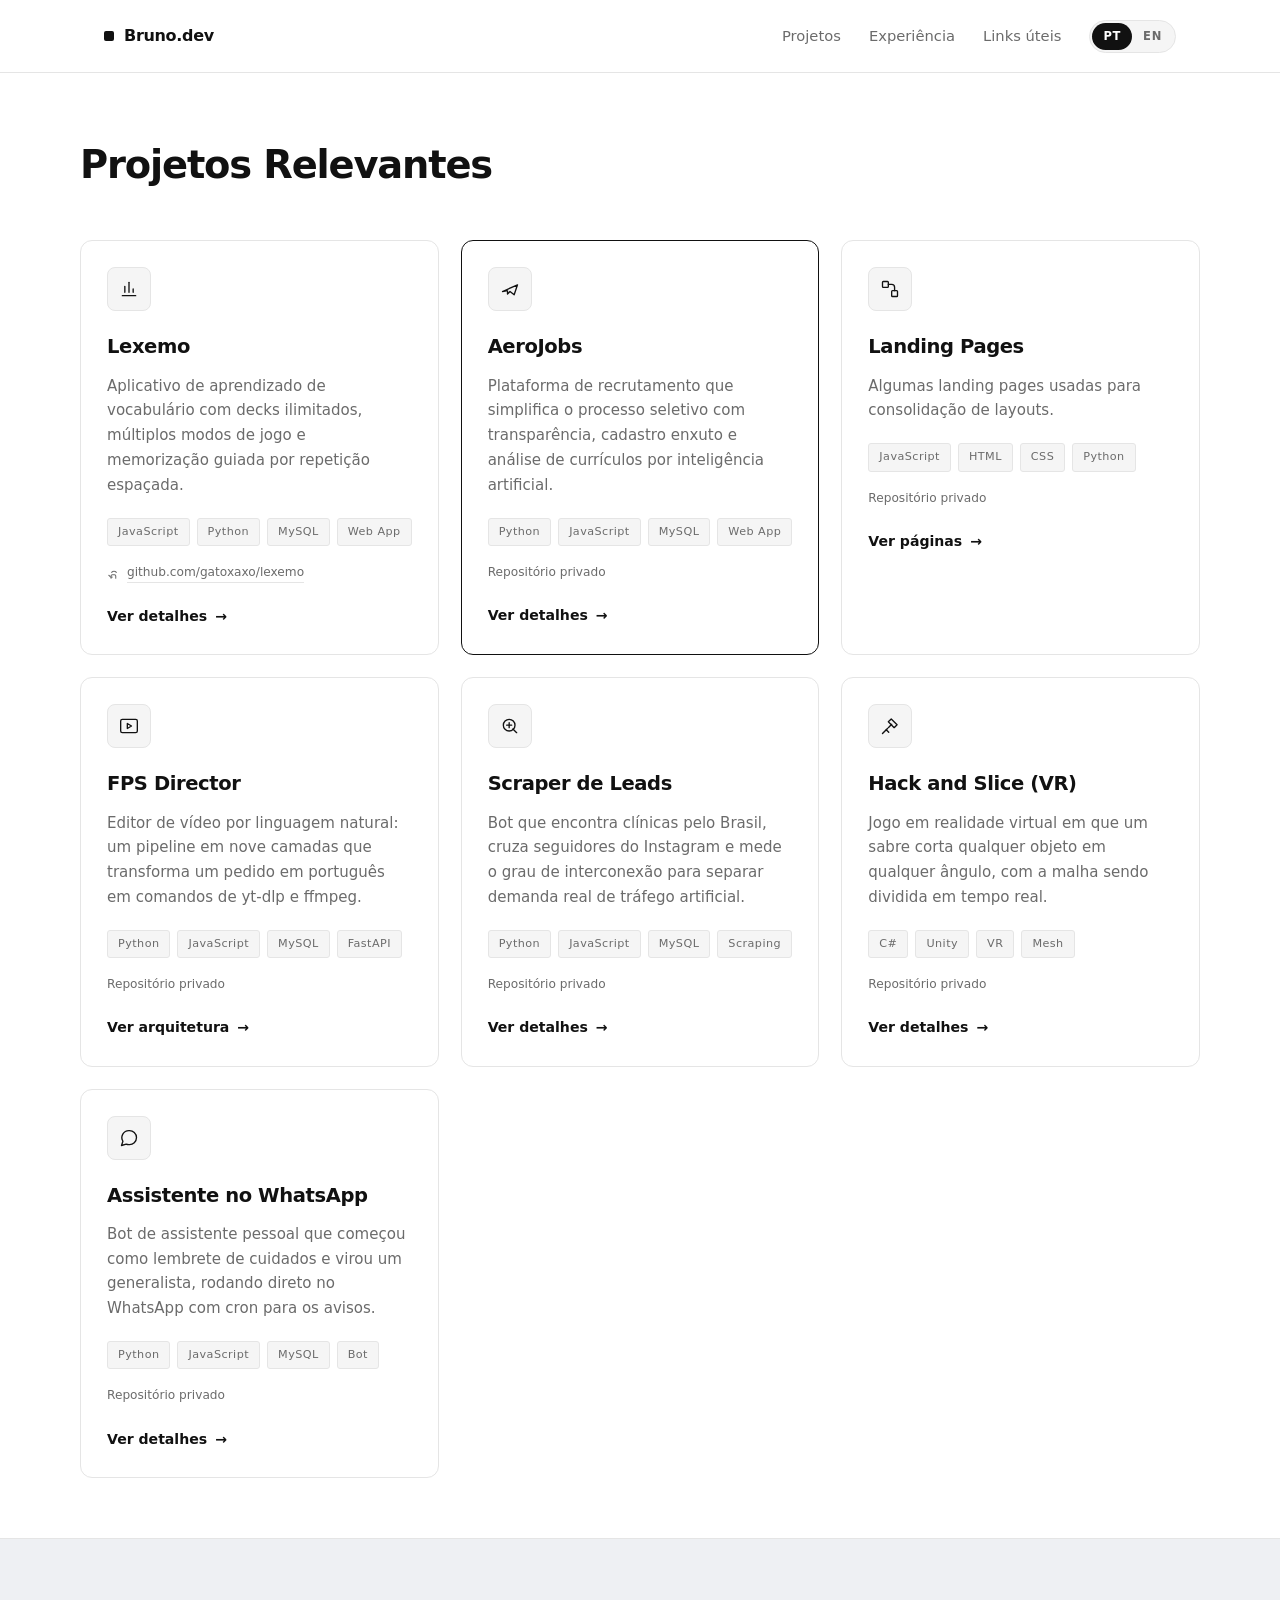
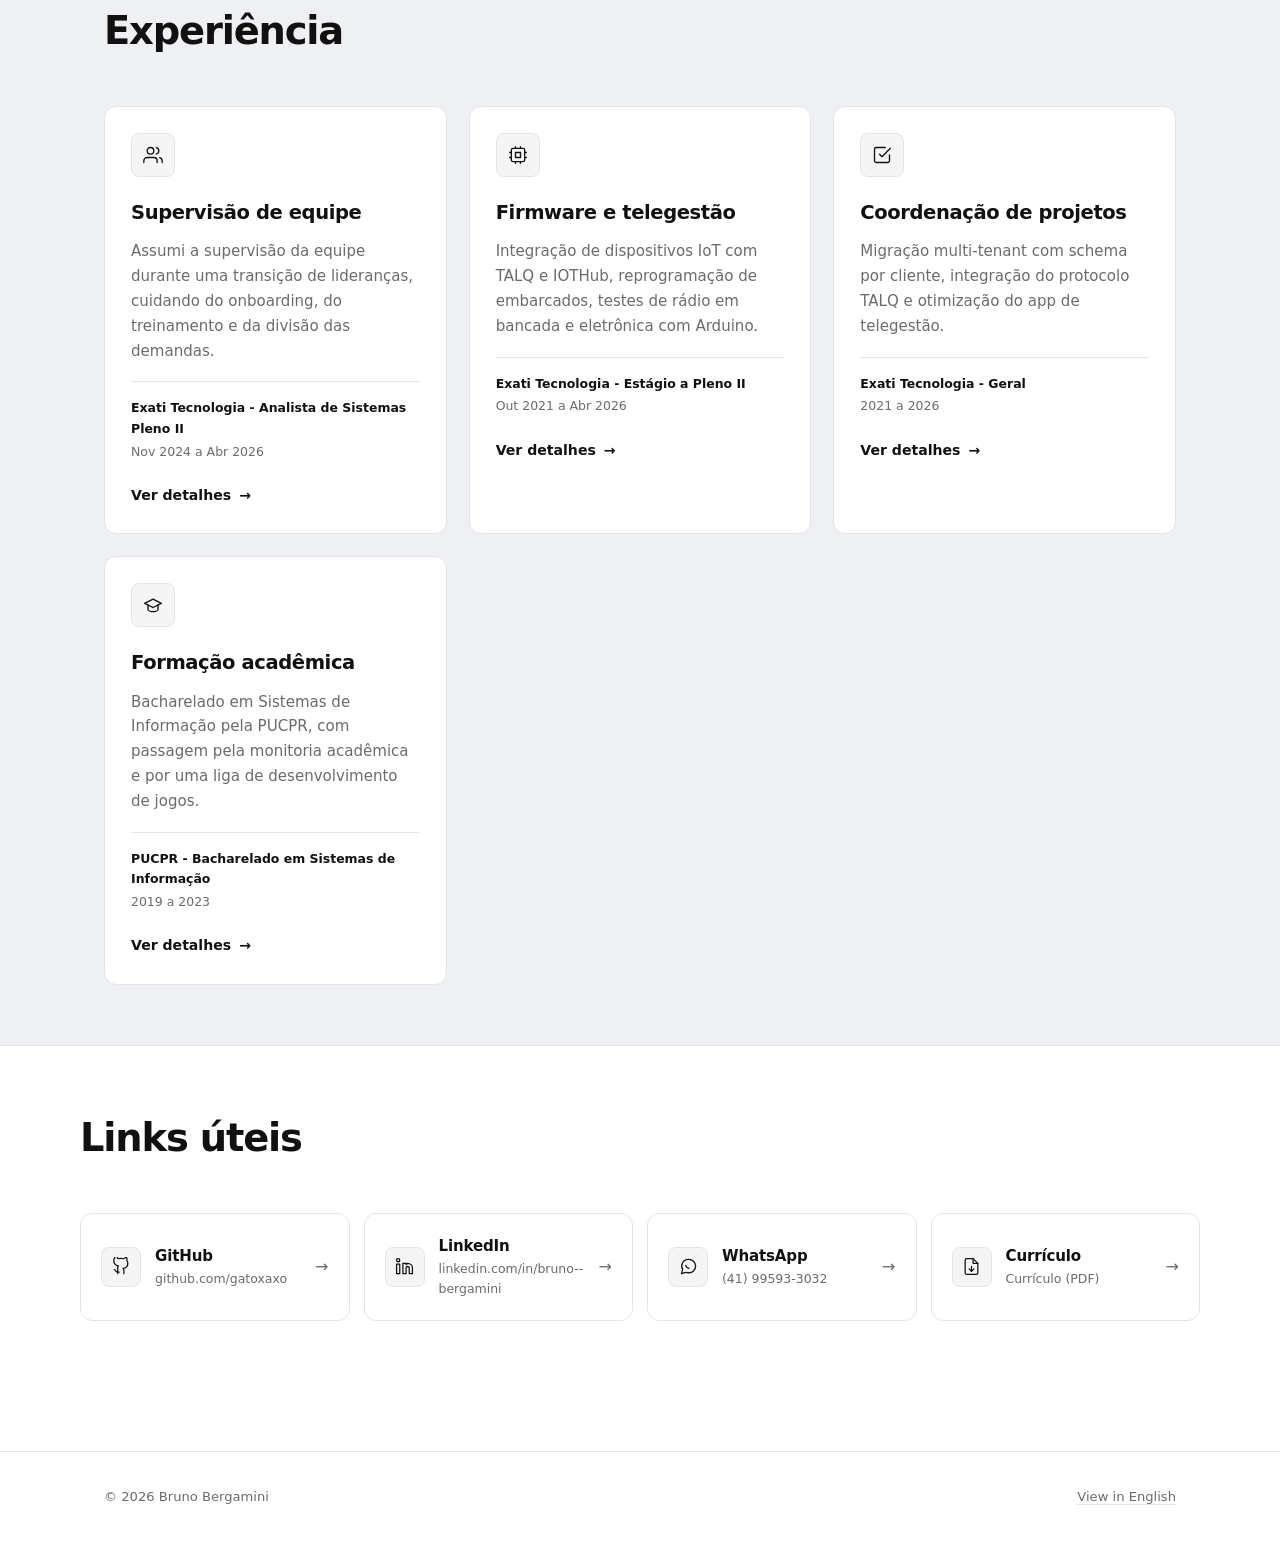
==== commit 328bc5d5: "Fixed resume reference" ====
--- a/index.html
+++ b/index.html
@@ -1196,13 +1196,13 @@
         <span class="arrow">→</span>
       </a>
 
-      <a class="link-item reveal" href="assets/docs/curriculum-bruno-bergamini.pdf" target="_blank" rel="noopener">
+      <a class="link-item reveal" href="assets/docs/curriculo.pdf" target="_blank" rel="noopener">
         <span class="link-icon">
           <svg viewBox="0 0 24 24" fill="none" stroke="currentColor" stroke-width="1.6" stroke-linecap="round" stroke-linejoin="round"><path d="M14 2H6a2 2 0 0 0-2 2v16a2 2 0 0 0 2 2h12a2 2 0 0 0 2-2V8z"/><path d="M14 2v6h6"/><path d="M12 18v-6"/><path d="M9 15l3 3 3-3"/></svg>
         </span>
         <span class="link-text">
           <strong>Currículo</strong>
-          <span>Curriculum (PDF)</span>
+          <span>Currículo (PDF)</span>
         </span>
         <span class="arrow">→</span>
       </a>
